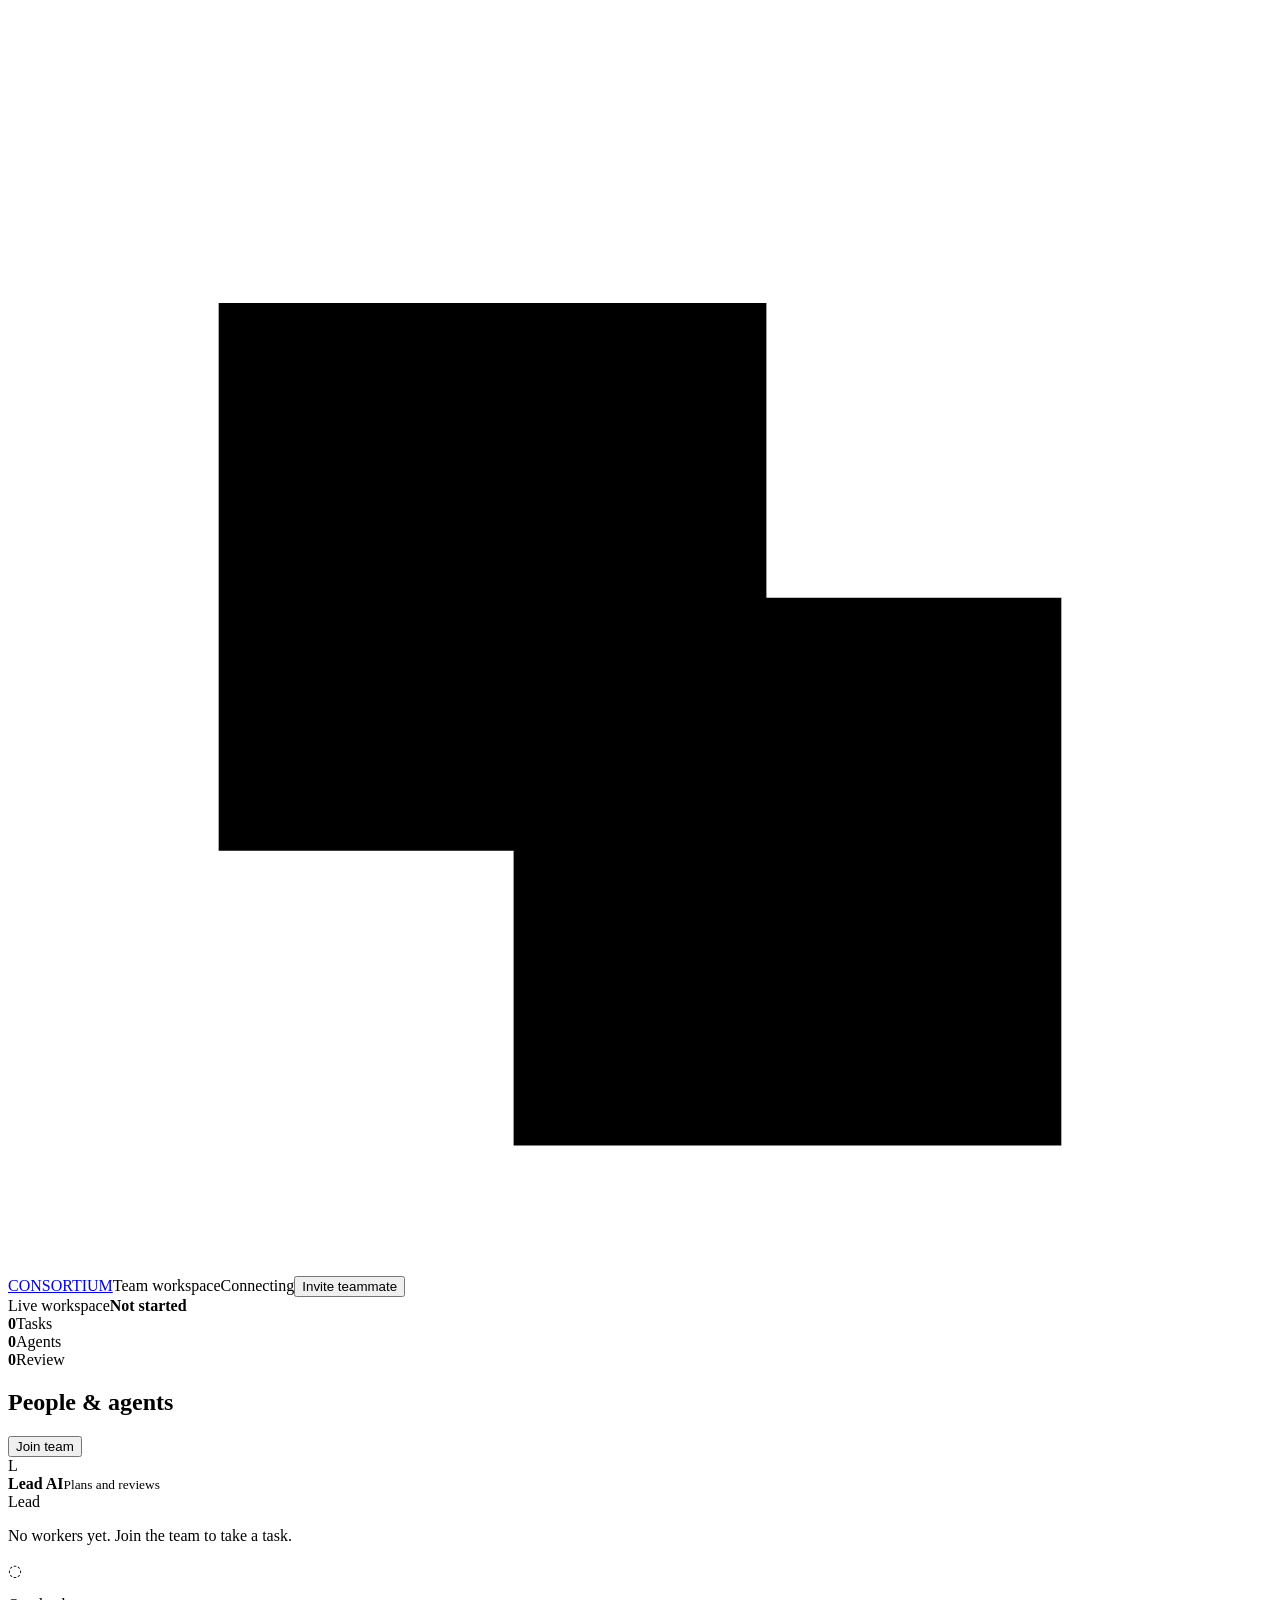
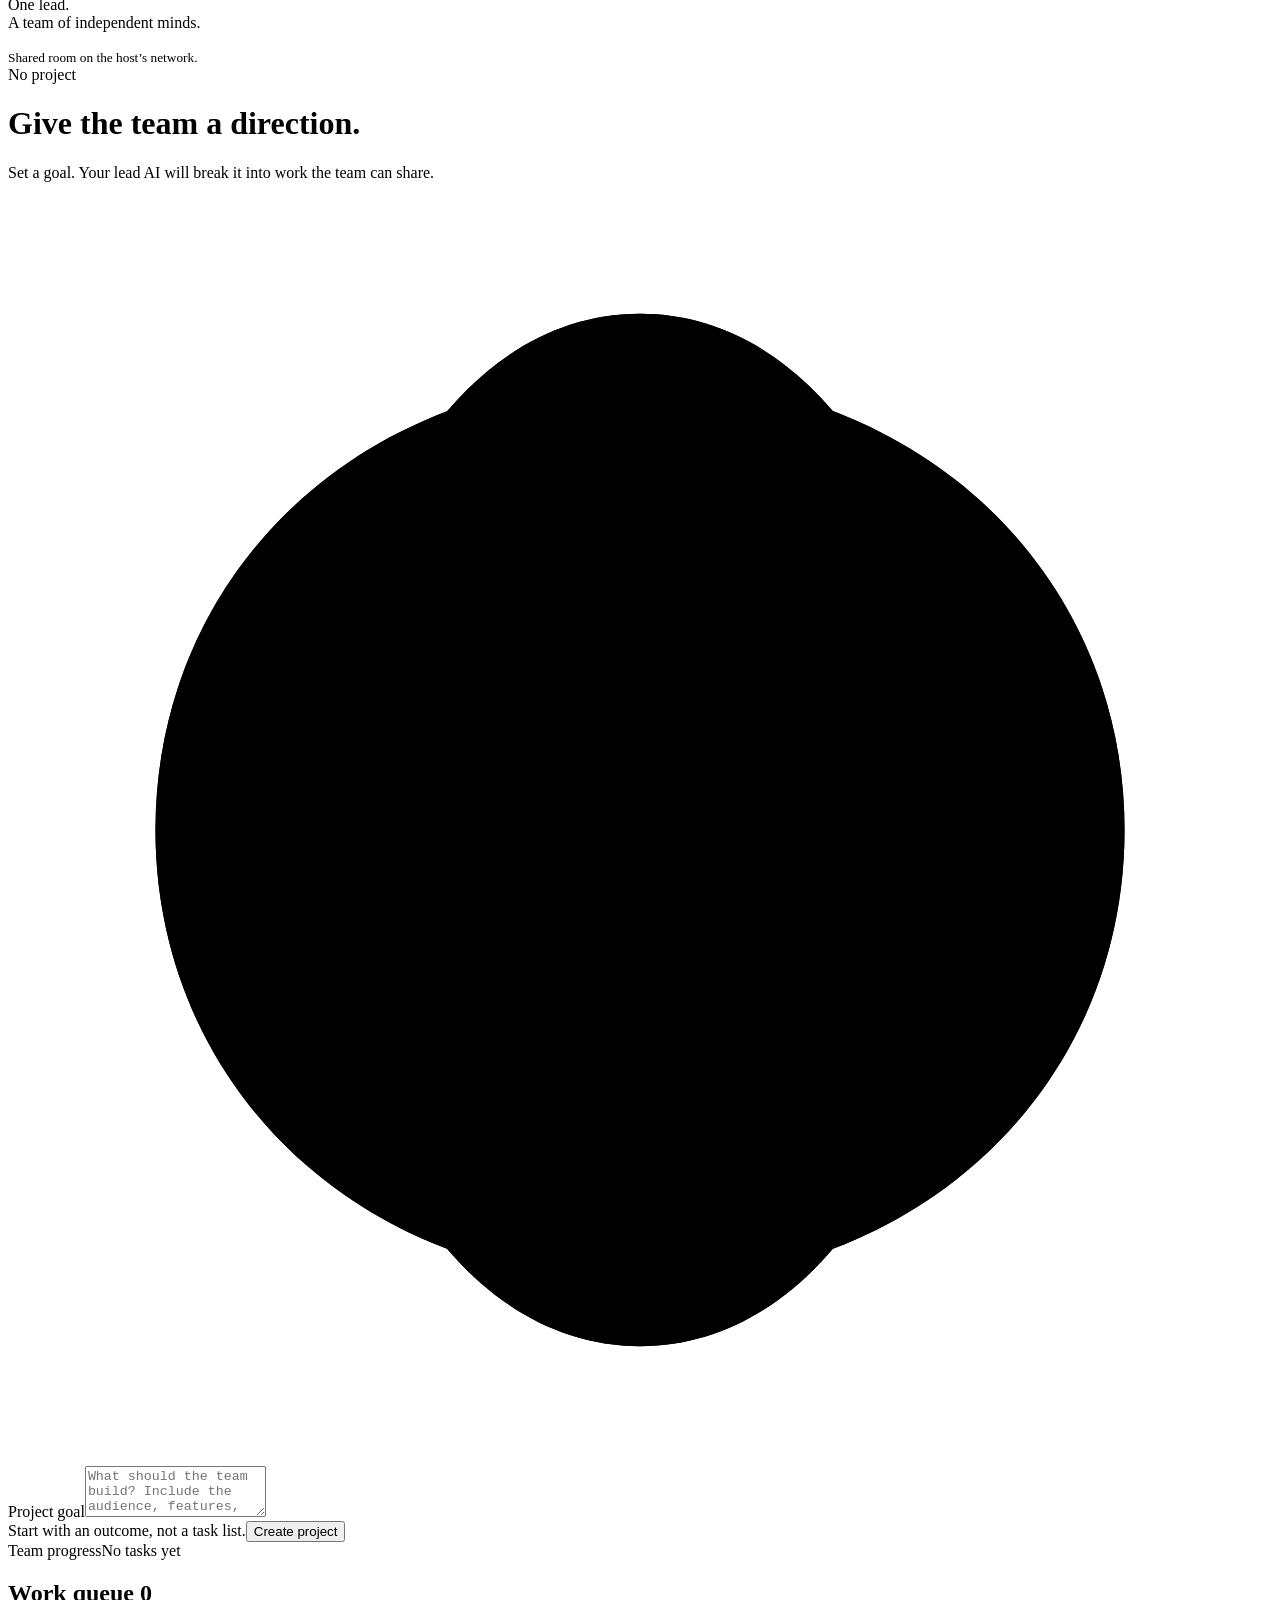
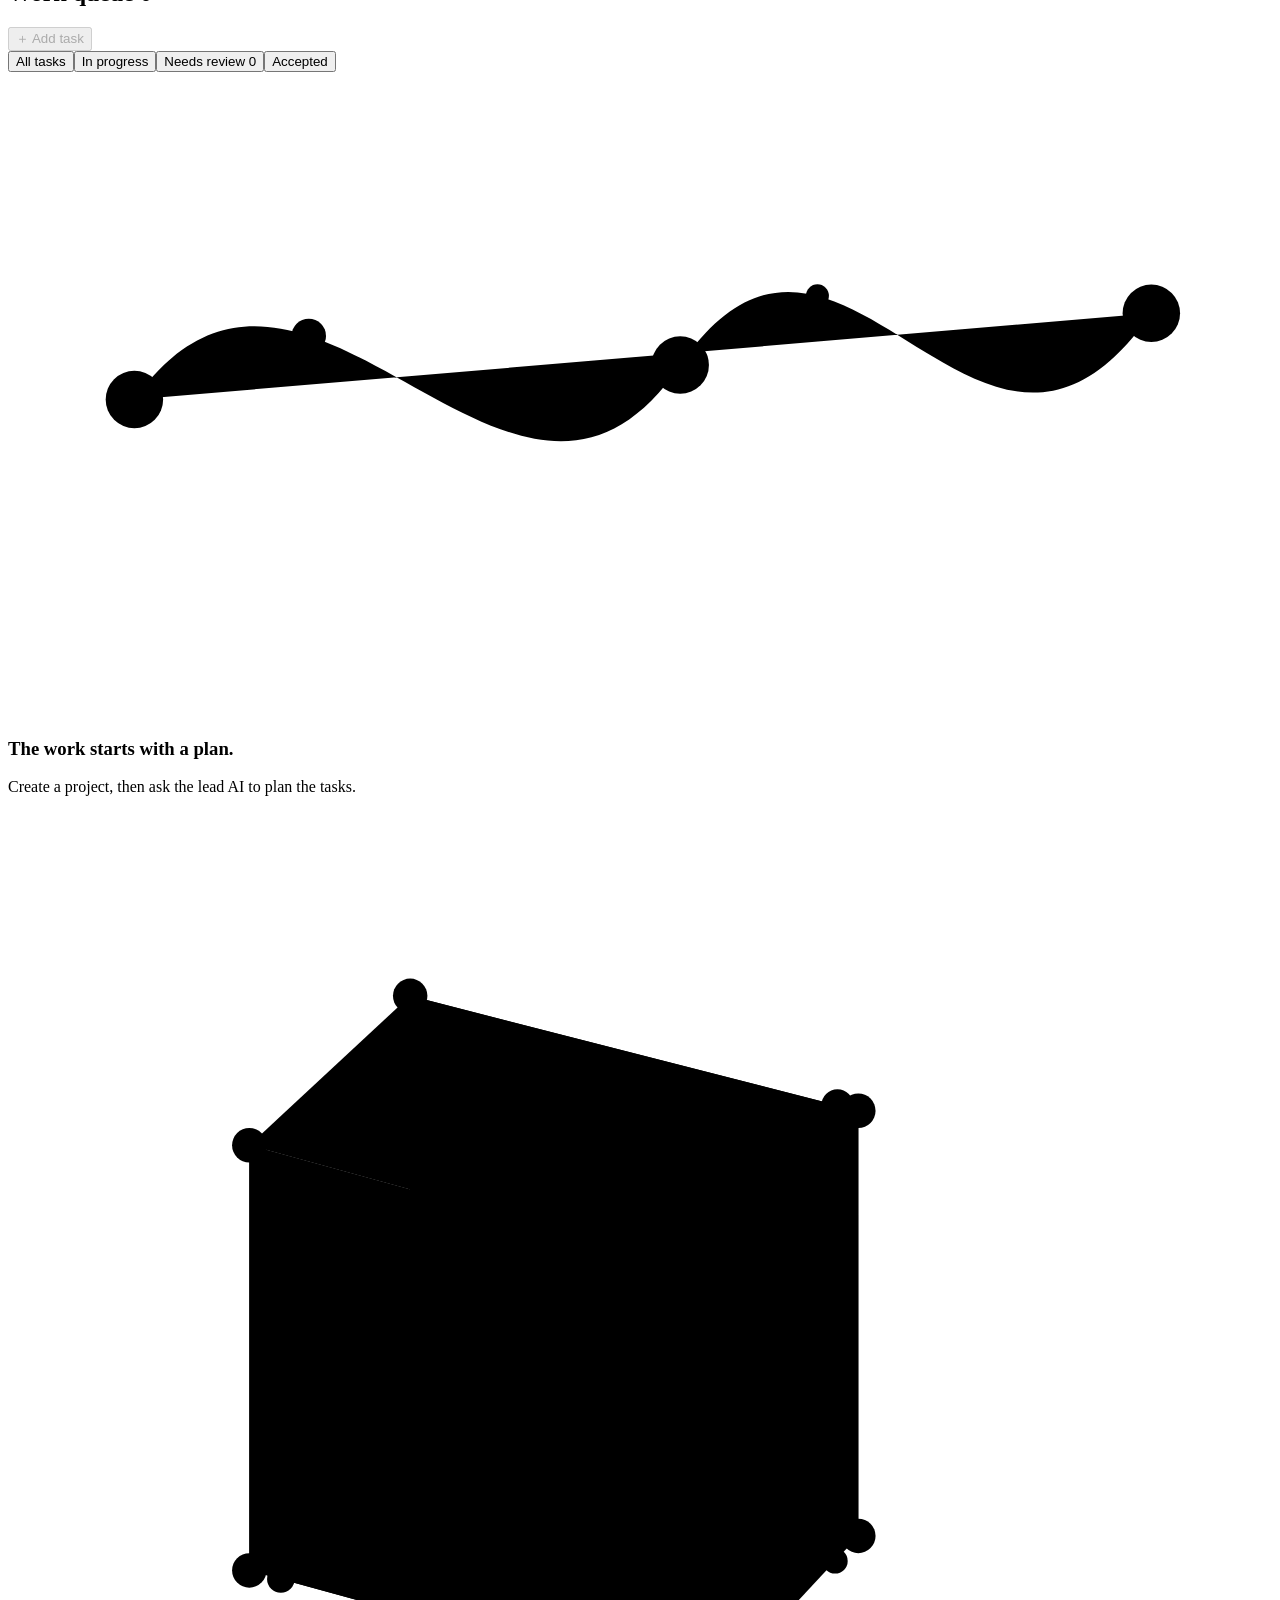
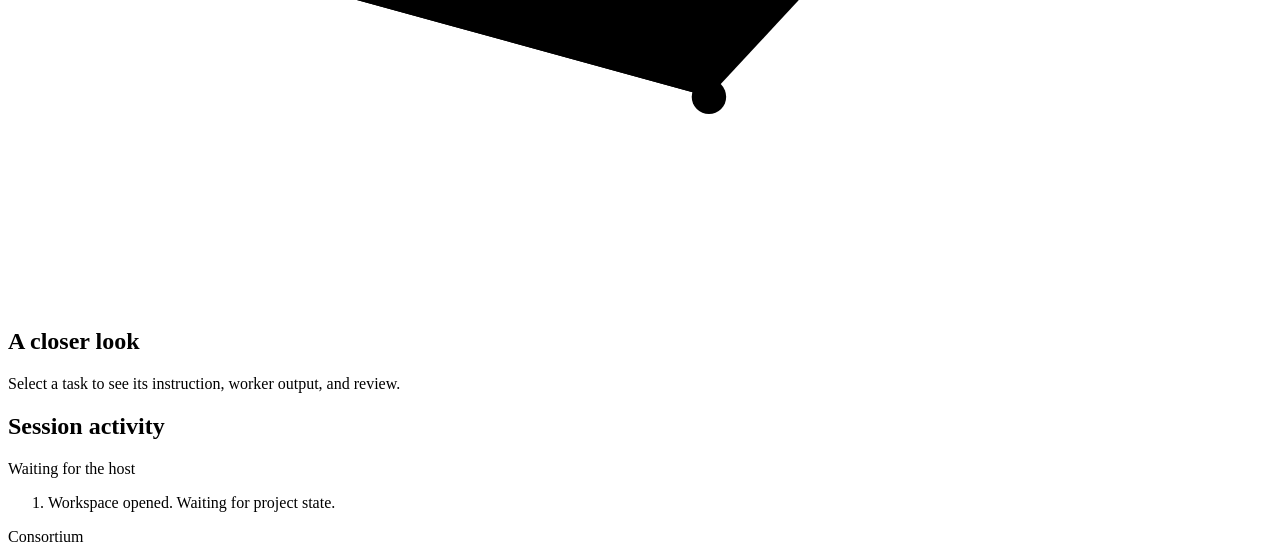
==== agent-mesh/server/webui/index.html @ b5137a47 "Merge remote-tracking branch 'origin/main' into feat/frontend-workspace # Conflicts: #	agent-mesh/se" ====
<!doctype html>
<html lang="en">
<head><meta charset="utf-8"><meta name="viewport" content="width=device-width,initial-scale=1"><meta name="description" content="Consortium connects a lead AI and a team of workers in one shared project."><title>Consortium / Workspace</title><link rel="stylesheet" href="/app.css"><script src="/app.js" defer></script></head>
<body>
<header class="masthead"><a href="./" class="brand" aria-label="Consortium home"><svg viewBox="0 0 30 30" aria-hidden="true"><path d="M5 7h13v13H5zM12 14h13v13H12z"/></svg>CONSORTIUM</a><span class="workspace-name">Team workspace</span><span id="connection" class="connection">Connecting</span><button id="invite" class="quiet">Invite teammate</button></header>
<div id="demo-banner" class="demo-banner" hidden><strong>Sample workspace</strong><span>Local demo. No API calls or real agents.</span><button id="sample-run">Run sample workers</button><a href="./">Connect to backend</a></div>
<div class="layout">
<aside class="sidebar"><section class="workspace-glance" aria-label="Workspace overview"><div class="glance-top"><span>Live workspace</span><strong id="overview-state">Not started</strong></div><div class="glance-metrics"><div><strong id="overview-tasks">0</strong><span>Tasks</span></div><div><strong id="worker-count">0</strong><span>Agents</span></div><div><strong id="overview-review">0</strong><span>Review</span></div></div><div class="glance-track" aria-hidden="true"><span id="overview-fill"></span></div></section><section class="team" id="team"><div class="section-heading"><h2>People & agents</h2><button id="join" class="small-button">Join team</button></div><div class="lead-row"><span class="avatar lead-avatar">L</span><div><strong>Lead AI</strong><small>Plans and reviews</small></div><span class="lead-marker">Lead</span></div><div id="workers"></div><p id="worker-empty" class="muted">No workers yet. Join the team to take a task.</p></section><div class="worker-console" id="worker-console" hidden><div class="section-heading"><h2>Your worker</h2><button class="quiet" id="leave">Leave</button></div><p id="my-worker"></p><button class="button secondary" id="claim">Claim next task</button><p class="help" id="worker-help">Use your AI to complete the instruction, then submit the result.</p></div><div class="sidebar-note"><span class="network-mark" aria-hidden="true">◌</span><p>One lead.<br>A team of independent minds.</p><small>Shared room on the host’s network.</small></div></aside>
<main id="workspace"><div class="project-heading"><div class="project-copy"><span class="project-state" id="project-state">No project</span><h1 id="project-title">Give the team a direction.</h1><p id="project-summary">Set a goal. Your lead AI will break it into work the team can share.</p></div><div class="flow-shape" aria-hidden="true"><svg viewBox="0 0 240 240" focusable="false"><defs><path id="hero-route-a" pathLength="100" d="M120 34C174 34 212 72 212 120C212 168 174 206 120 206C66 206 28 168 28 120C28 72 66 34 120 34Z"/><path id="hero-route-b" pathLength="100" d="M120 22C156 22 181 66 181 120C181 174 156 218 120 218C84 218 59 174 59 120C59 66 84 22 120 22Z"/><path id="hero-route-c" pathLength="100" d="M120 42C184 42 211 80 201 127C191 174 157 205 108 199C59 193 29 157 37 110C45 63 72 42 120 42Z"/></defs><g class="orbit-shell shell-a"><use class="orbit-line" href="#hero-route-a"/><use class="orbit-glint" href="#hero-route-a"/><circle class="orbit-particle" r="2.8"><animateMotion dur="18s" begin="-7s" repeatCount="indefinite"><mpath href="#hero-route-a"/></animateMotion></circle></g><g class="orbit-shell shell-b"><use class="orbit-line" href="#hero-route-b"/><use class="orbit-glint" href="#hero-route-b"/><circle class="orbit-particle muted-particle" r="2.2"><animateMotion dur="24s" begin="-13s" repeatCount="indefinite"><mpath href="#hero-route-b"/></animateMotion></circle></g><g class="orbit-shell shell-c"><use class="orbit-line" href="#hero-route-c"/><use class="orbit-glint" href="#hero-route-c"/><circle class="orbit-particle" r="2.4"><animateMotion dur="31s" begin="-21s" repeatCount="indefinite"><mpath href="#hero-route-c"/></animateMotion></circle></g><g class="flow-kernel"><circle class="kernel-halo" cx="120" cy="120" r="24"/><path d="M102 121C105 101 130 94 143 109C156 124 142 145 121 143C101 141 92 125 102 109"/><circle class="kernel-node" cx="102" cy="121" r="2"/><circle class="kernel-node" cx="143" cy="109" r="2"/><circle class="kernel-node" cx="121" cy="143" r="2"/><circle class="kernel-heart" cx="120" cy="120" r="3.5"/></g></svg></div><div class="project-actions"><button id="pause" class="button secondary" hidden>Pause</button><button id="done" class="button secondary" hidden>Mark done</button></div></div>
<section id="goal-section" class="goal-section"><label for="goal">Project goal</label><textarea id="goal" rows="3" placeholder="What should the team build? Include the audience, features, and what a finished result looks like." maxlength="20000"></textarea><div class="goal-bottom"><span id="goal-help">Start with an outcome, not a task list.</span><button id="create" class="button primary">Create project</button></div></section>
<div class="plan-bar" id="plan-bar" hidden><div><strong>The goal is set.</strong><p>Let the lead AI turn it into an initial task list.</p></div><button id="plan" class="button primary">Plan tasks</button></div>
<div class="progress-section"><div class="progress-label"><span>Team progress</span><span id="progress-text">No tasks yet</span></div><div class="progress-track"><span id="progress-fill"></span></div></div>
<div class="work-area"><section class="queue"><div class="section-heading queue-title"><h2>Work queue <span id="task-count">0</span></h2><button id="add-task" class="quiet" disabled>＋ Add task</button></div><div class="filters" role="group" aria-label="Filter tasks"><button data-filter="all" aria-pressed="true">All tasks</button><button data-filter="assigned" aria-pressed="false">In progress</button><button data-filter="submitted" aria-pressed="false">Needs review <span id="review-count">0</span></button><button data-filter="accepted" aria-pressed="false">Accepted</button></div><div id="task-list" class="task-list"></div><div class="queue-empty" id="queue-empty"><svg class="queue-flow" viewBox="0 0 220 112" aria-hidden="true"><defs><path id="queue-route" pathLength="100" d="M22 57C52 15 88 94 117 51C145 10 169 85 199 42"/></defs><path class="queue-baseline" d="M20 91H200"/><use class="queue-route" href="#queue-route"/><g class="queue-stations"><circle cx="22" cy="57" r="5"/><circle cx="117" cy="51" r="5"/><circle cx="199" cy="42" r="5"/></g><g class="queue-packet"><circle r="3"><animateMotion dur="14s" repeatCount="indefinite"><mpath href="#queue-route"/></animateMotion></circle><circle r="2"><animateMotion dur="14s" begin="-7s" repeatCount="indefinite"><mpath href="#queue-route"/></animateMotion></circle></g></svg><h3>The work starts with a plan.</h3><p>Create a project, then ask the lead AI to plan the tasks.</p></div></section>
<aside class="inspector" id="inspector" aria-label="Task details"><div id="detail-empty"><svg class="inspector-flow cube-flow" viewBox="0 0 220 190" aria-hidden="true"><defs><path id="cube-top-route" pathLength="100" d="M70 32L148 52L122 80L42 58Z"/><path id="cube-front-route" pathLength="100" d="M42 58L122 80L122 154L42 132Z"/><path id="cube-right-route" pathLength="100" d="M148 52L148 126L122 154L122 80Z"/></defs><g class="cube-faces"><path d="M70 32L148 52L122 80L42 58Z"/><path d="M42 58L122 80L122 154L42 132Z"/><path d="M122 80L148 52L148 126L122 154Z"/></g><g class="cube-edges"><path d="M70 32L148 52L148 126L70 106ZM42 58L122 80L122 154L42 132ZM70 32L42 58M148 52L122 80M148 126L122 154M70 106L42 132"/><path class="cube-hidden" d="M70 106L148 126M70 32L70 106"/></g><g class="cube-vertices"><circle cx="70" cy="32" r="3"/><circle cx="148" cy="52" r="3"/><circle cx="148" cy="126" r="3"/><circle cx="70" cy="106" r="3"/><circle cx="42" cy="58" r="3"/><circle cx="122" cy="80" r="3.6"/><circle cx="122" cy="154" r="3"/><circle cx="42" cy="132" r="3"/></g><g class="cube-packets"><circle r="2.8"><animateMotion dur="20s" begin="-4s" repeatCount="indefinite" calcMode="linear"><mpath href="#cube-top-route"/></animateMotion></circle><circle r="2.4"><animateMotion dur="26s" begin="-17s" repeatCount="indefinite" calcMode="linear"><mpath href="#cube-front-route"/></animateMotion></circle><circle r="2.2"><animateMotion dur="32s" begin="-9s" repeatCount="indefinite" calcMode="linear"><mpath href="#cube-right-route"/></animateMotion></circle></g></svg><h2>A closer look</h2><p>Select a task to see its instruction, worker output, and review.</p></div><div id="task-detail" hidden><div class="detail-top"><span id="detail-state" class="state-chip"></span><span id="detail-seq"></span></div><h2 id="detail-title"></h2><p id="detail-worker" class="detail-worker"></p><div id="assign-row" class="assign-row" hidden><label for="assign-select">Assign to</label><select id="assign-select"></select><button id="assign-btn" class="small-button" type="button">Assign</button></div><h3>Instruction</h3><p id="detail-instruction" class="instruction"></p><p id="detail-deps" class="help"></p><div id="output-section" hidden><div class="section-heading"><h3>Worker output</h3><button id="preview-output" class="quiet">Preview HTML</button></div><pre id="detail-output"></pre><iframe id="output-frame" sandbox="allow-scripts" title="Worker HTML output preview" hidden></iframe></div><div id="review-note-section" hidden><h3>Review note</h3><p id="detail-review"></p></div><form id="review-form" hidden><label for="review-note">Review note</label><textarea id="review-note" rows="2" placeholder="What works, or what needs to change?"></textarea><label for="followup">Follow-up instruction <span>optional on rejection</span></label><textarea id="followup" rows="2" placeholder="Describe a correction for a new task"></textarea><div class="review-actions"><button class="button secondary" type="submit" value="rejected">Request changes</button><button class="button primary" type="submit" value="accepted">Accept</button></div></form><form id="submit-form" hidden><label for="worker-output">Your result</label><textarea id="worker-output" rows="7" required placeholder="Paste the result produced by your AI."></textarea><button class="button primary" type="submit">Submit for review</button></form><button id="copy-instruction" class="quiet copy-instruction">Copy instruction</button></div></aside></div>
<section id="activity" class="activity"><div class="section-heading"><h2>Session activity</h2><span id="event-status" class="help">Waiting for the host</span></div><ol id="events"><li>Workspace opened. Waiting for project state.</li></ol></section><footer><span>Consortium</span><button id="new-project" class="quiet" hidden>Start a new project</button></footer>
</main></div>
<div id="toast" role="status" hidden></div>
<dialog id="join-dialog"><form id="join-form"><div class="dialog-top"><h2>Join the team</h2><button type="button" class="close" data-close="join-dialog" aria-label="Close join dialog">×</button></div><p>Register the AI you’re working with. You can claim tasks here or run the worker client.</p><label for="owner">Your name</label><input id="owner" required maxlength="60" autocomplete="given-name" placeholder="Derek"><label for="provider">Provider</label><select id="provider"><option value="mock">Mock (demo)</option><option value="anthropic">Claude / Anthropic</option><option value="openai">OpenAI</option><option value="kimi">Kimi</option><option value="custom">Custom / OpenAI-compatible</option><option value="cli">CLI agent / local runner</option></select><p id="provider-help" class="help" hidden></p><div id="credentials" hidden><div id="custom-endpoint" hidden><label for="base-url">Base URL <span>required for automatic custom workers</span></label><input id="base-url" type="url" autocomplete="off" placeholder="https://openrouter.ai/api/v1"></div><label for="key">API key <span>optional</span></label><input type="password" id="key" autocomplete="off" placeholder="Stored in this tab only"><label for="model">Model <span>optional</span></label><input id="model" placeholder="Provider default"><p class="help">Add a key to run tasks automatically in this tab. Leave it blank to claim and submit work manually. The key is never sent to the Consortium host.</p></div><label for="room-code">Room code <span>if the host requires one</span></label><input id="room-code" autocomplete="off"><p id="join-error" class="error" role="alert"></p><button class="button primary" type="submit">Join team</button></form></dialog>
<dialog id="task-dialog"><form id="task-form"><div class="dialog-top"><h2>Add a task</h2><button type="button" class="close" data-close="task-dialog" aria-label="Close task dialog">×</button></div><label for="task-title">Title</label><input id="task-title" required maxlength="160"><label for="task-instruction">Instruction</label><textarea id="task-instruction" required rows="5"></textarea><label for="dependencies">Depends on <span>Ctrl/Cmd-click for multiple</span></label><select id="dependencies" multiple></select><label for="task-assignee">Assign to <span>optional</span></label><select id="task-assignee"></select><p id="task-error" class="error" role="alert"></p><button class="button primary" type="submit">Add task</button></form></dialog>
<dialog id="invite-dialog"><div class="dialog-top"><h2>Invite a teammate</h2><button class="close" data-close="invite-dialog" aria-label="Close invite dialog">×</button></div><label for="invite-address">Workspace address</label><input id="invite-address" readonly><p class="help" id="invite-help"></p><button class="button primary" id="copy-address">Copy address</button></dialog>
</body></html>
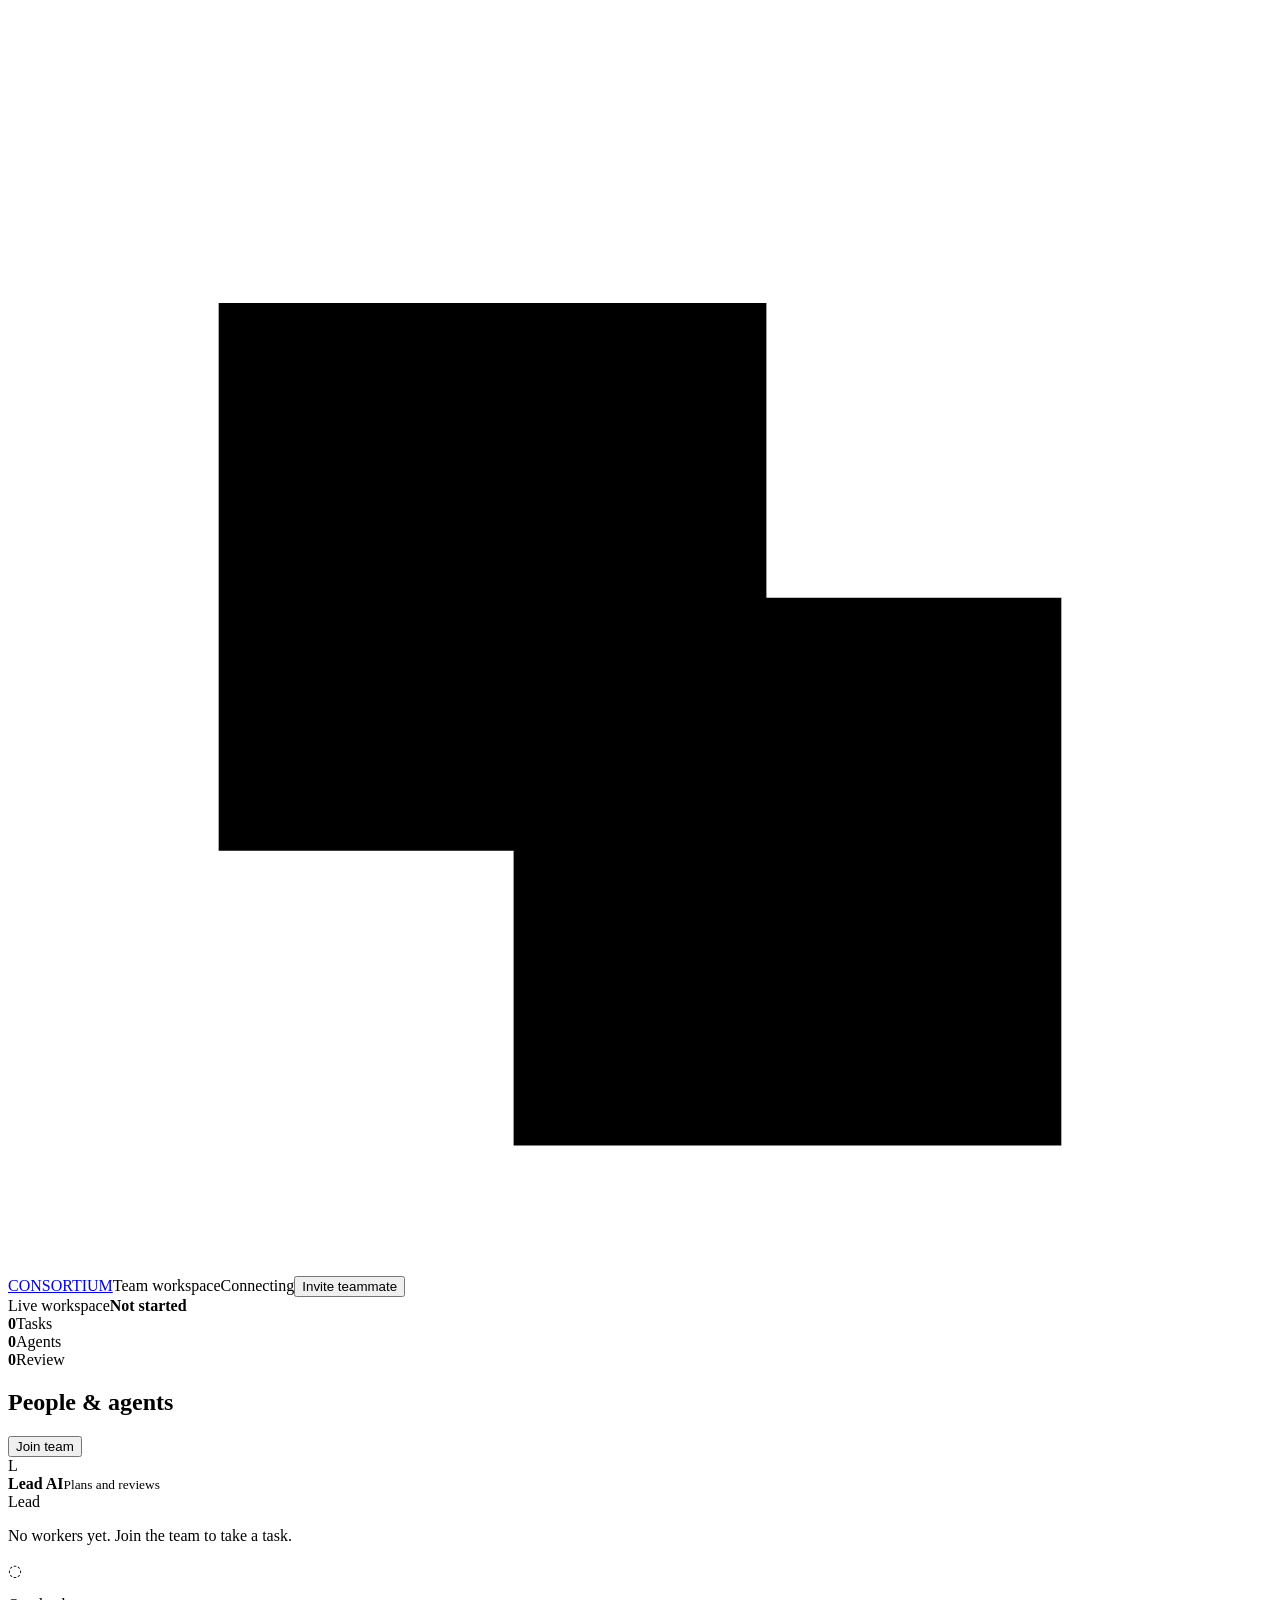
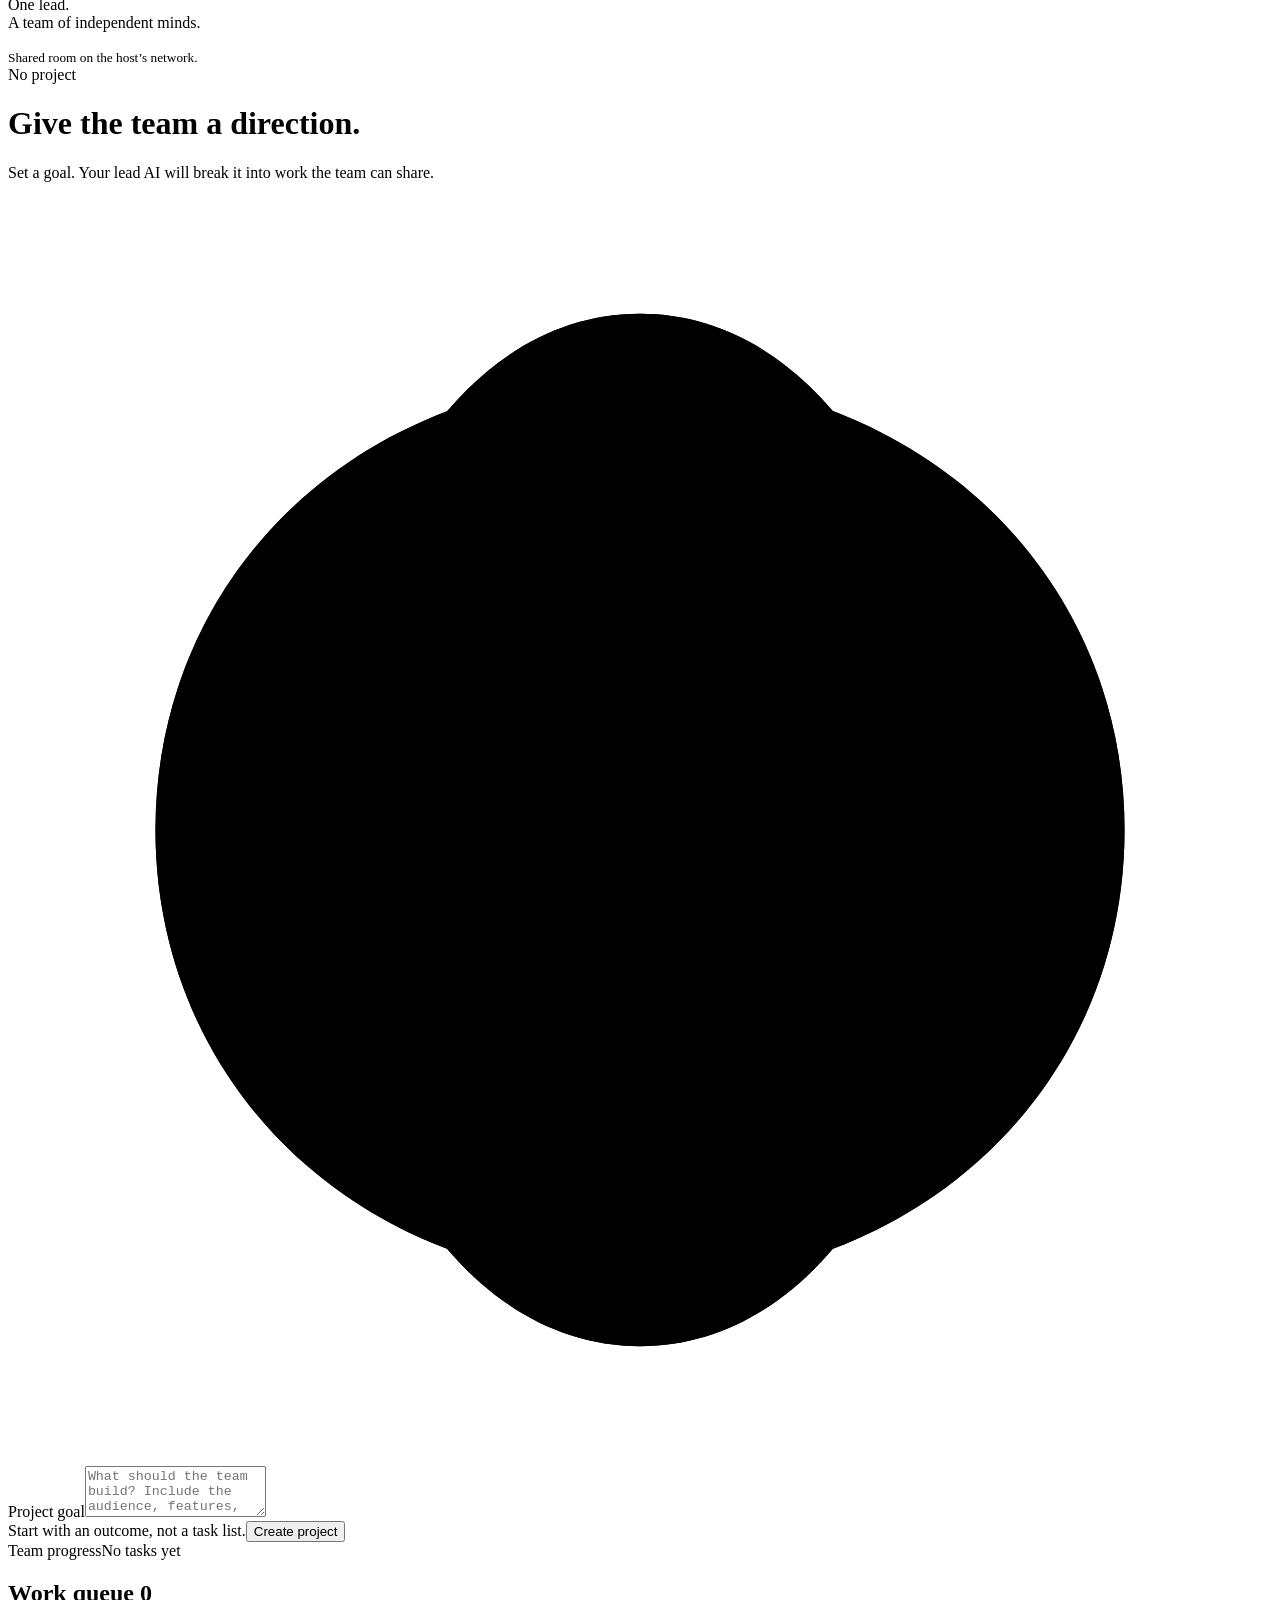
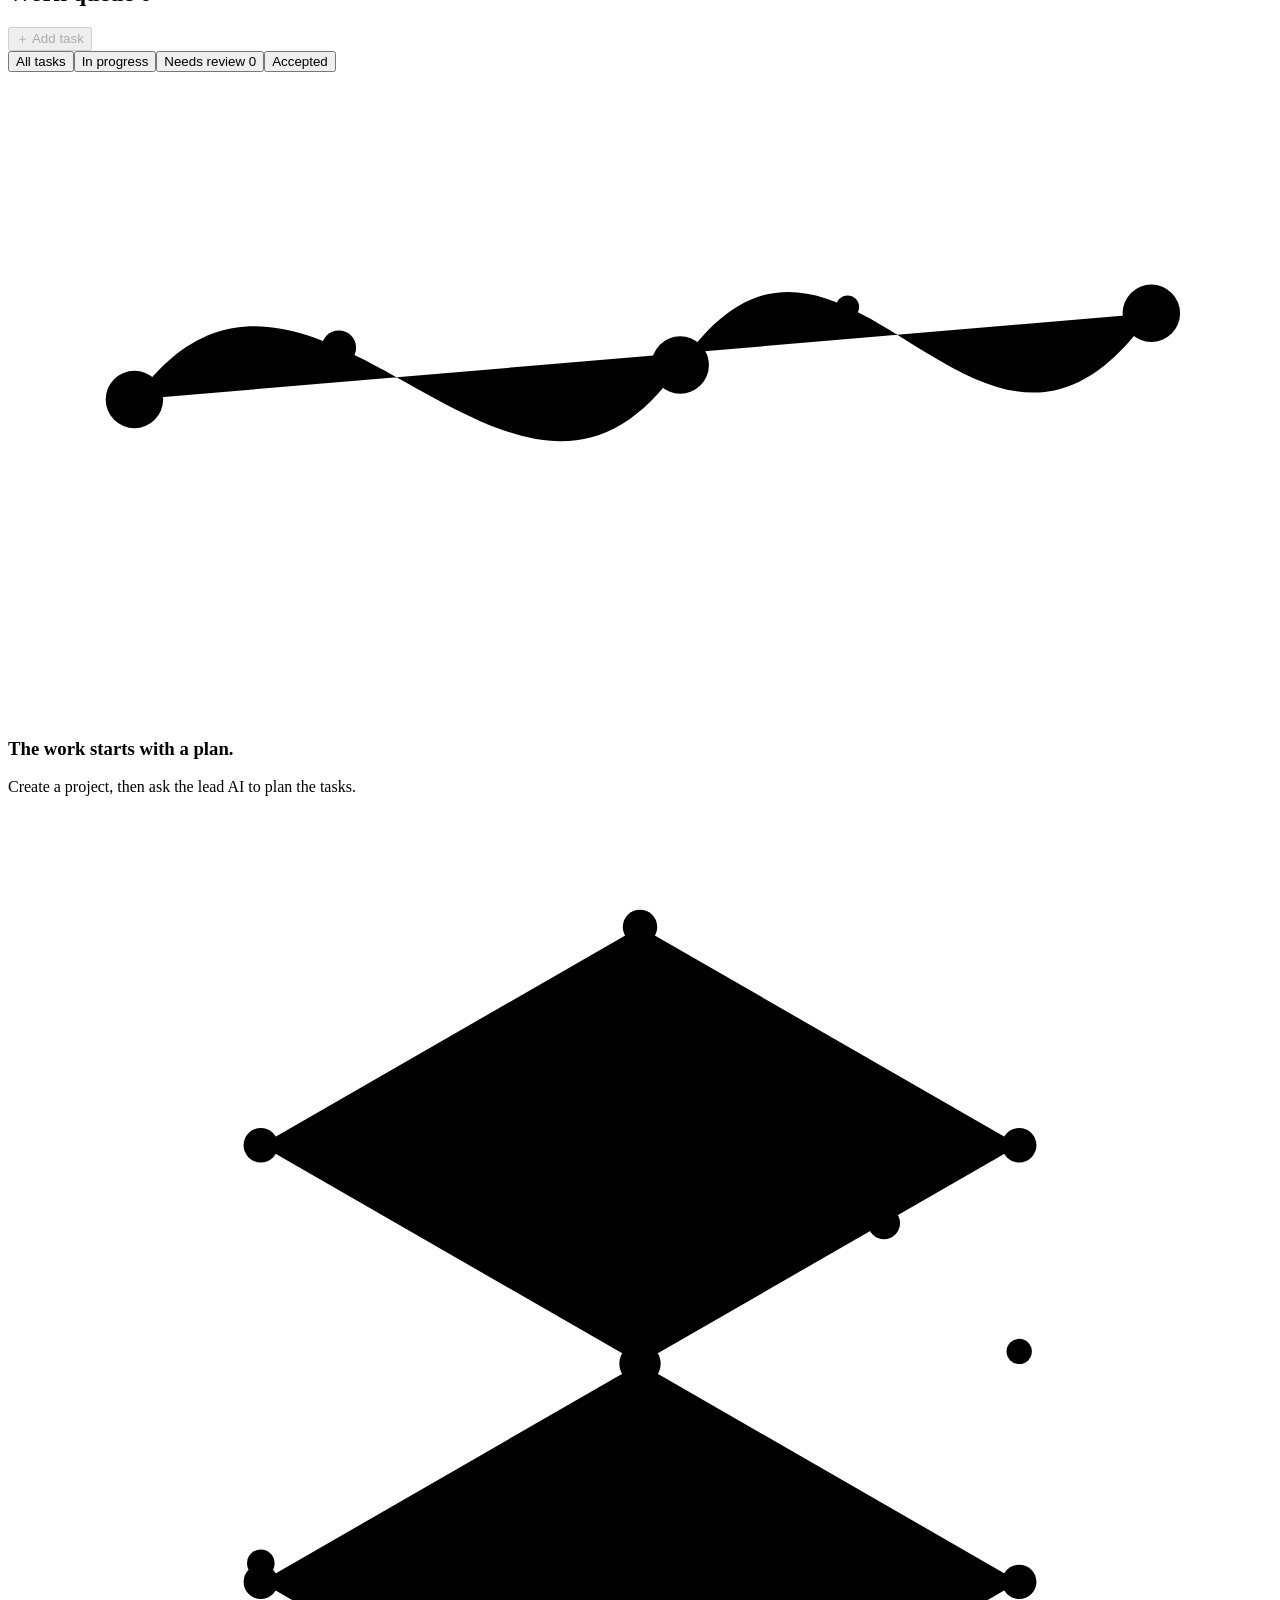
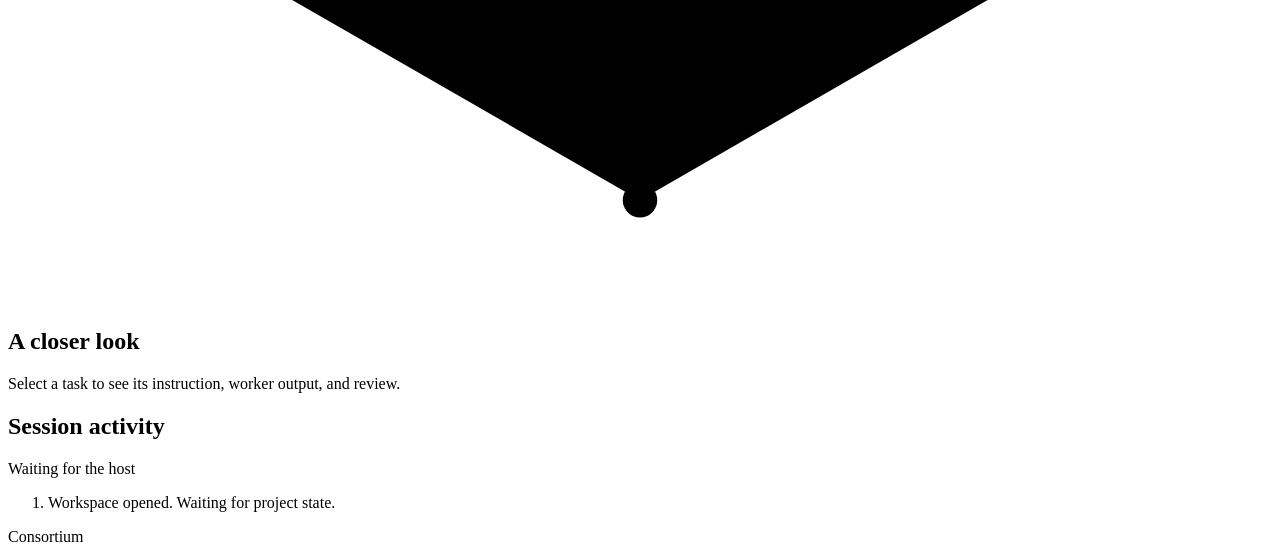
==== commit 1163444d: "frontend: orient inspector cube corner-on" ====
--- a/agent-mesh/server/webui/index.html
+++ b/agent-mesh/server/webui/index.html
@@ -11,7 +11,7 @@
 <div class="plan-bar" id="plan-bar" hidden><div><strong>The goal is set.</strong><p>Let the lead AI turn it into an initial task list.</p></div><button id="plan" class="button primary">Plan tasks</button></div>
 <div class="progress-section"><div class="progress-label"><span>Team progress</span><span id="progress-text">No tasks yet</span></div><div class="progress-track"><span id="progress-fill"></span></div></div>
 <div class="work-area"><section class="queue"><div class="section-heading queue-title"><h2>Work queue <span id="task-count">0</span></h2><button id="add-task" class="quiet" disabled>＋ Add task</button></div><div class="filters" role="group" aria-label="Filter tasks"><button data-filter="all" aria-pressed="true">All tasks</button><button data-filter="assigned" aria-pressed="false">In progress</button><button data-filter="submitted" aria-pressed="false">Needs review <span id="review-count">0</span></button><button data-filter="accepted" aria-pressed="false">Accepted</button></div><div id="task-list" class="task-list"></div><div class="queue-empty" id="queue-empty"><svg class="queue-flow" viewBox="0 0 220 112" aria-hidden="true"><defs><path id="queue-route" pathLength="100" d="M22 57C52 15 88 94 117 51C145 10 169 85 199 42"/></defs><path class="queue-baseline" d="M20 91H200"/><use class="queue-route" href="#queue-route"/><g class="queue-stations"><circle cx="22" cy="57" r="5"/><circle cx="117" cy="51" r="5"/><circle cx="199" cy="42" r="5"/></g><g class="queue-packet"><circle r="3"><animateMotion dur="14s" repeatCount="indefinite"><mpath href="#queue-route"/></animateMotion></circle><circle r="2"><animateMotion dur="14s" begin="-7s" repeatCount="indefinite"><mpath href="#queue-route"/></animateMotion></circle></g></svg><h3>The work starts with a plan.</h3><p>Create a project, then ask the lead AI to plan the tasks.</p></div></section>
-<aside class="inspector" id="inspector" aria-label="Task details"><div id="detail-empty"><svg class="inspector-flow cube-flow" viewBox="0 0 220 190" aria-hidden="true"><defs><path id="cube-top-route" pathLength="100" d="M70 32L148 52L122 80L42 58Z"/><path id="cube-front-route" pathLength="100" d="M42 58L122 80L122 154L42 132Z"/><path id="cube-right-route" pathLength="100" d="M148 52L148 126L122 154L122 80Z"/></defs><g class="cube-faces"><path d="M70 32L148 52L122 80L42 58Z"/><path d="M42 58L122 80L122 154L42 132Z"/><path d="M122 80L148 52L148 126L122 154Z"/></g><g class="cube-edges"><path d="M70 32L148 52L148 126L70 106ZM42 58L122 80L122 154L42 132ZM70 32L42 58M148 52L122 80M148 126L122 154M70 106L42 132"/><path class="cube-hidden" d="M70 106L148 126M70 32L70 106"/></g><g class="cube-vertices"><circle cx="70" cy="32" r="3"/><circle cx="148" cy="52" r="3"/><circle cx="148" cy="126" r="3"/><circle cx="70" cy="106" r="3"/><circle cx="42" cy="58" r="3"/><circle cx="122" cy="80" r="3.6"/><circle cx="122" cy="154" r="3"/><circle cx="42" cy="132" r="3"/></g><g class="cube-packets"><circle r="2.8"><animateMotion dur="20s" begin="-4s" repeatCount="indefinite" calcMode="linear"><mpath href="#cube-top-route"/></animateMotion></circle><circle r="2.4"><animateMotion dur="26s" begin="-17s" repeatCount="indefinite" calcMode="linear"><mpath href="#cube-front-route"/></animateMotion></circle><circle r="2.2"><animateMotion dur="32s" begin="-9s" repeatCount="indefinite" calcMode="linear"><mpath href="#cube-right-route"/></animateMotion></circle></g></svg><h2>A closer look</h2><p>Select a task to see its instruction, worker output, and review.</p></div><div id="task-detail" hidden><div class="detail-top"><span id="detail-state" class="state-chip"></span><span id="detail-seq"></span></div><h2 id="detail-title"></h2><p id="detail-worker" class="detail-worker"></p><div id="assign-row" class="assign-row" hidden><label for="assign-select">Assign to</label><select id="assign-select"></select><button id="assign-btn" class="small-button" type="button">Assign</button></div><h3>Instruction</h3><p id="detail-instruction" class="instruction"></p><p id="detail-deps" class="help"></p><div id="output-section" hidden><div class="section-heading"><h3>Worker output</h3><button id="preview-output" class="quiet">Preview HTML</button></div><pre id="detail-output"></pre><iframe id="output-frame" sandbox="allow-scripts" title="Worker HTML output preview" hidden></iframe></div><div id="review-note-section" hidden><h3>Review note</h3><p id="detail-review"></p></div><form id="review-form" hidden><label for="review-note">Review note</label><textarea id="review-note" rows="2" placeholder="What works, or what needs to change?"></textarea><label for="followup">Follow-up instruction <span>optional on rejection</span></label><textarea id="followup" rows="2" placeholder="Describe a correction for a new task"></textarea><div class="review-actions"><button class="button secondary" type="submit" value="rejected">Request changes</button><button class="button primary" type="submit" value="accepted">Accept</button></div></form><form id="submit-form" hidden><label for="worker-output">Your result</label><textarea id="worker-output" rows="7" required placeholder="Paste the result produced by your AI."></textarea><button class="button primary" type="submit">Submit for review</button></form><button id="copy-instruction" class="quiet copy-instruction">Copy instruction</button></div></aside></div>
+<aside class="inspector" id="inspector" aria-label="Task details"><div id="detail-empty"><svg class="inspector-flow cube-flow" viewBox="0 0 220 190" aria-hidden="true"><defs><path id="cube-top-route" pathLength="100" d="M110 20L176 58L110 96L44 58Z"/><path id="cube-left-route" pathLength="100" d="M44 58L110 96L110 172L44 134Z"/><path id="cube-right-route" pathLength="100" d="M110 96L176 58L176 134L110 172Z"/></defs><g class="cube-edges"><path d="M110 20L176 58L110 96L44 58ZM110 96L176 134L110 172L44 134ZM110 20L110 96M176 58L176 134M110 96L110 172M44 58L44 134"/></g><g class="cube-vertices"><circle cx="110" cy="20" r="3"/><circle cx="176" cy="58" r="3"/><circle cx="110" cy="96" r="3.6"/><circle class="coincident-vertex" cx="110" cy="96" r="1.7"/><circle cx="44" cy="58" r="3"/><circle cx="176" cy="134" r="3"/><circle cx="110" cy="172" r="3"/><circle cx="44" cy="134" r="3"/></g><g class="cube-packets"><circle r="2.8"><animateMotion dur="20s" begin="-4s" repeatCount="indefinite" calcMode="linear"><mpath href="#cube-top-route"/></animateMotion></circle><circle r="2.4"><animateMotion dur="26s" begin="-17s" repeatCount="indefinite" calcMode="linear"><mpath href="#cube-left-route"/></animateMotion></circle><circle r="2.2"><animateMotion dur="32s" begin="-9s" repeatCount="indefinite" calcMode="linear"><mpath href="#cube-right-route"/></animateMotion></circle></g></svg><h2>A closer look</h2><p>Select a task to see its instruction, worker output, and review.</p></div><div id="task-detail" hidden><div class="detail-top"><span id="detail-state" class="state-chip"></span><span id="detail-seq"></span></div><h2 id="detail-title"></h2><p id="detail-worker" class="detail-worker"></p><div id="assign-row" class="assign-row" hidden><label for="assign-select">Assign to</label><select id="assign-select"></select><button id="assign-btn" class="small-button" type="button">Assign</button></div><h3>Instruction</h3><p id="detail-instruction" class="instruction"></p><p id="detail-deps" class="help"></p><div id="output-section" hidden><div class="section-heading"><h3>Worker output</h3><button id="preview-output" class="quiet">Preview HTML</button></div><pre id="detail-output"></pre><iframe id="output-frame" sandbox="allow-scripts" title="Worker HTML output preview" hidden></iframe></div><div id="review-note-section" hidden><h3>Review note</h3><p id="detail-review"></p></div><form id="review-form" hidden><label for="review-note">Review note</label><textarea id="review-note" rows="2" placeholder="What works, or what needs to change?"></textarea><label for="followup">Follow-up instruction <span>optional on rejection</span></label><textarea id="followup" rows="2" placeholder="Describe a correction for a new task"></textarea><div class="review-actions"><button class="button secondary" type="submit" value="rejected">Request changes</button><button class="button primary" type="submit" value="accepted">Accept</button></div></form><form id="submit-form" hidden><label for="worker-output">Your result</label><textarea id="worker-output" rows="7" required placeholder="Paste the result produced by your AI."></textarea><button class="button primary" type="submit">Submit for review</button></form><button id="copy-instruction" class="quiet copy-instruction">Copy instruction</button></div></aside></div>
 <section id="activity" class="activity"><div class="section-heading"><h2>Session activity</h2><span id="event-status" class="help">Waiting for the host</span></div><ol id="events"><li>Workspace opened. Waiting for project state.</li></ol></section><footer><span>Consortium</span><button id="new-project" class="quiet" hidden>Start a new project</button></footer>
 </main></div>
 <div id="toast" role="status" hidden></div>
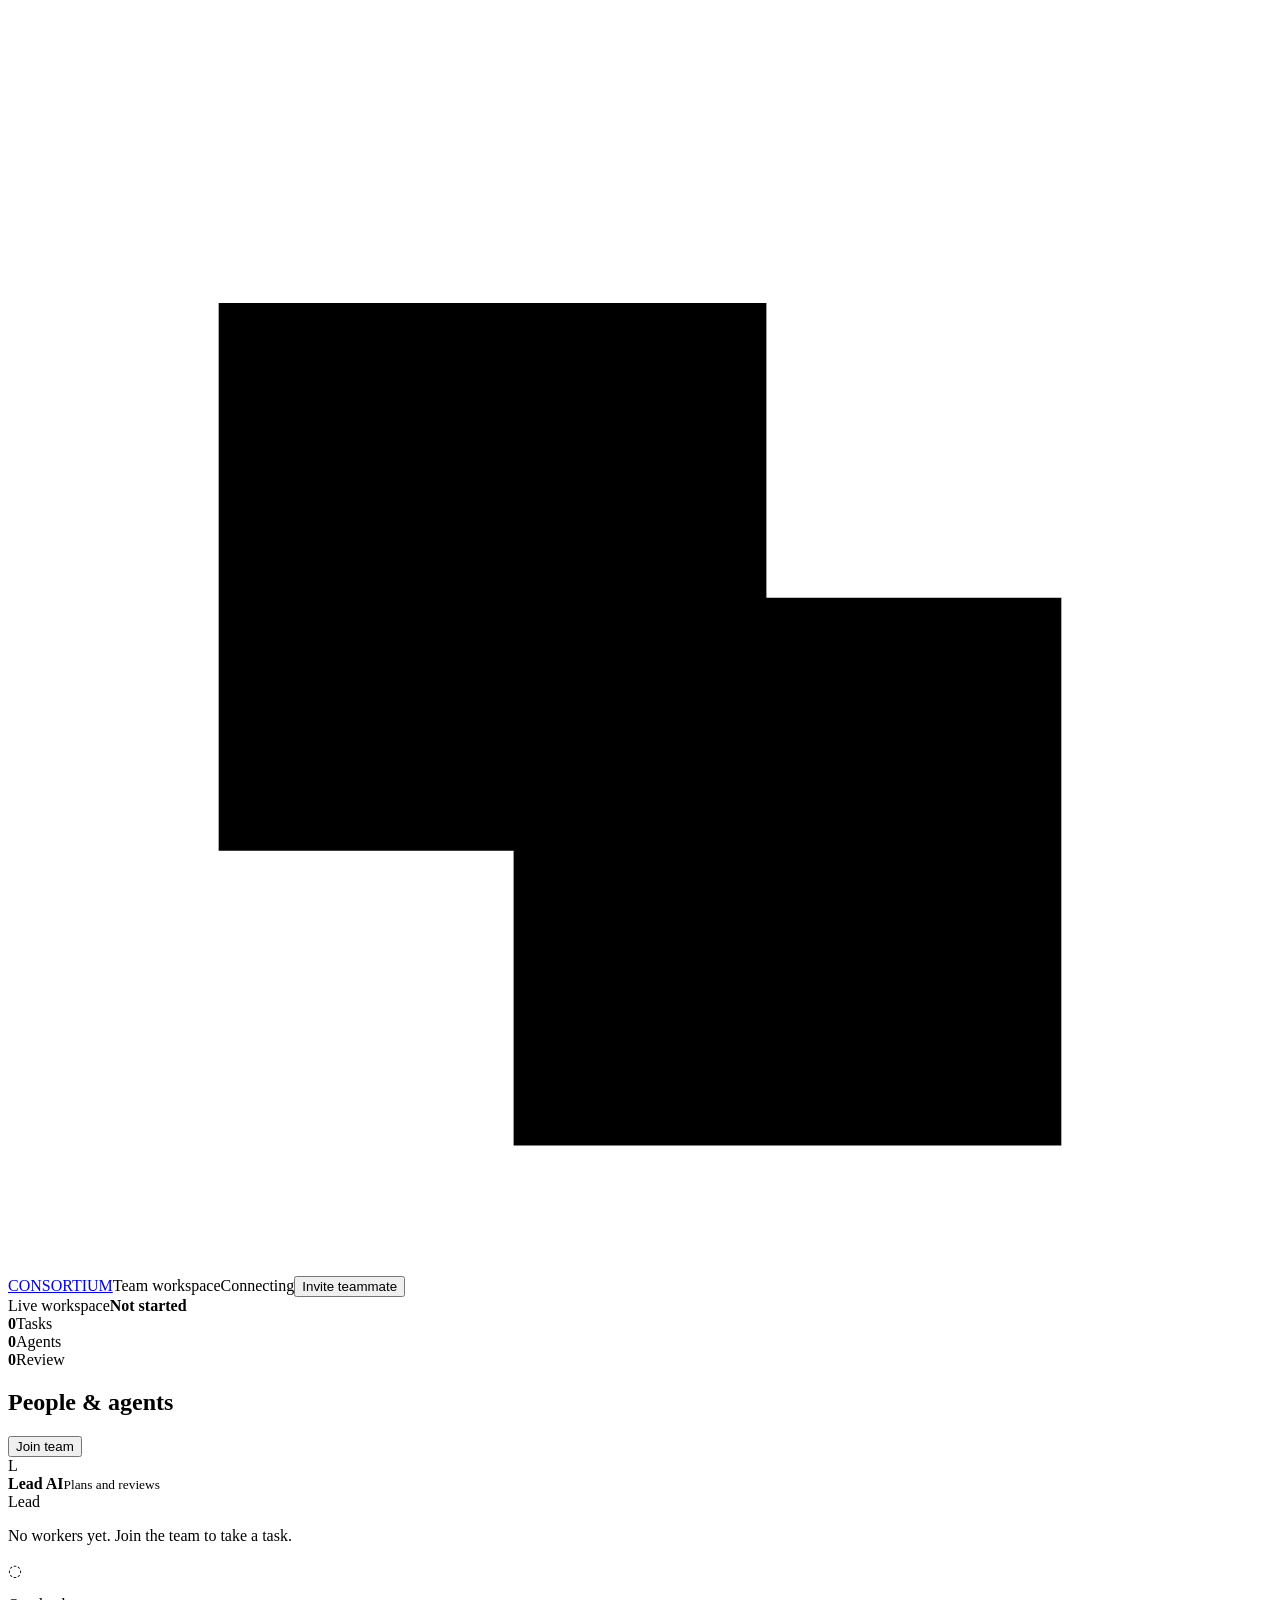
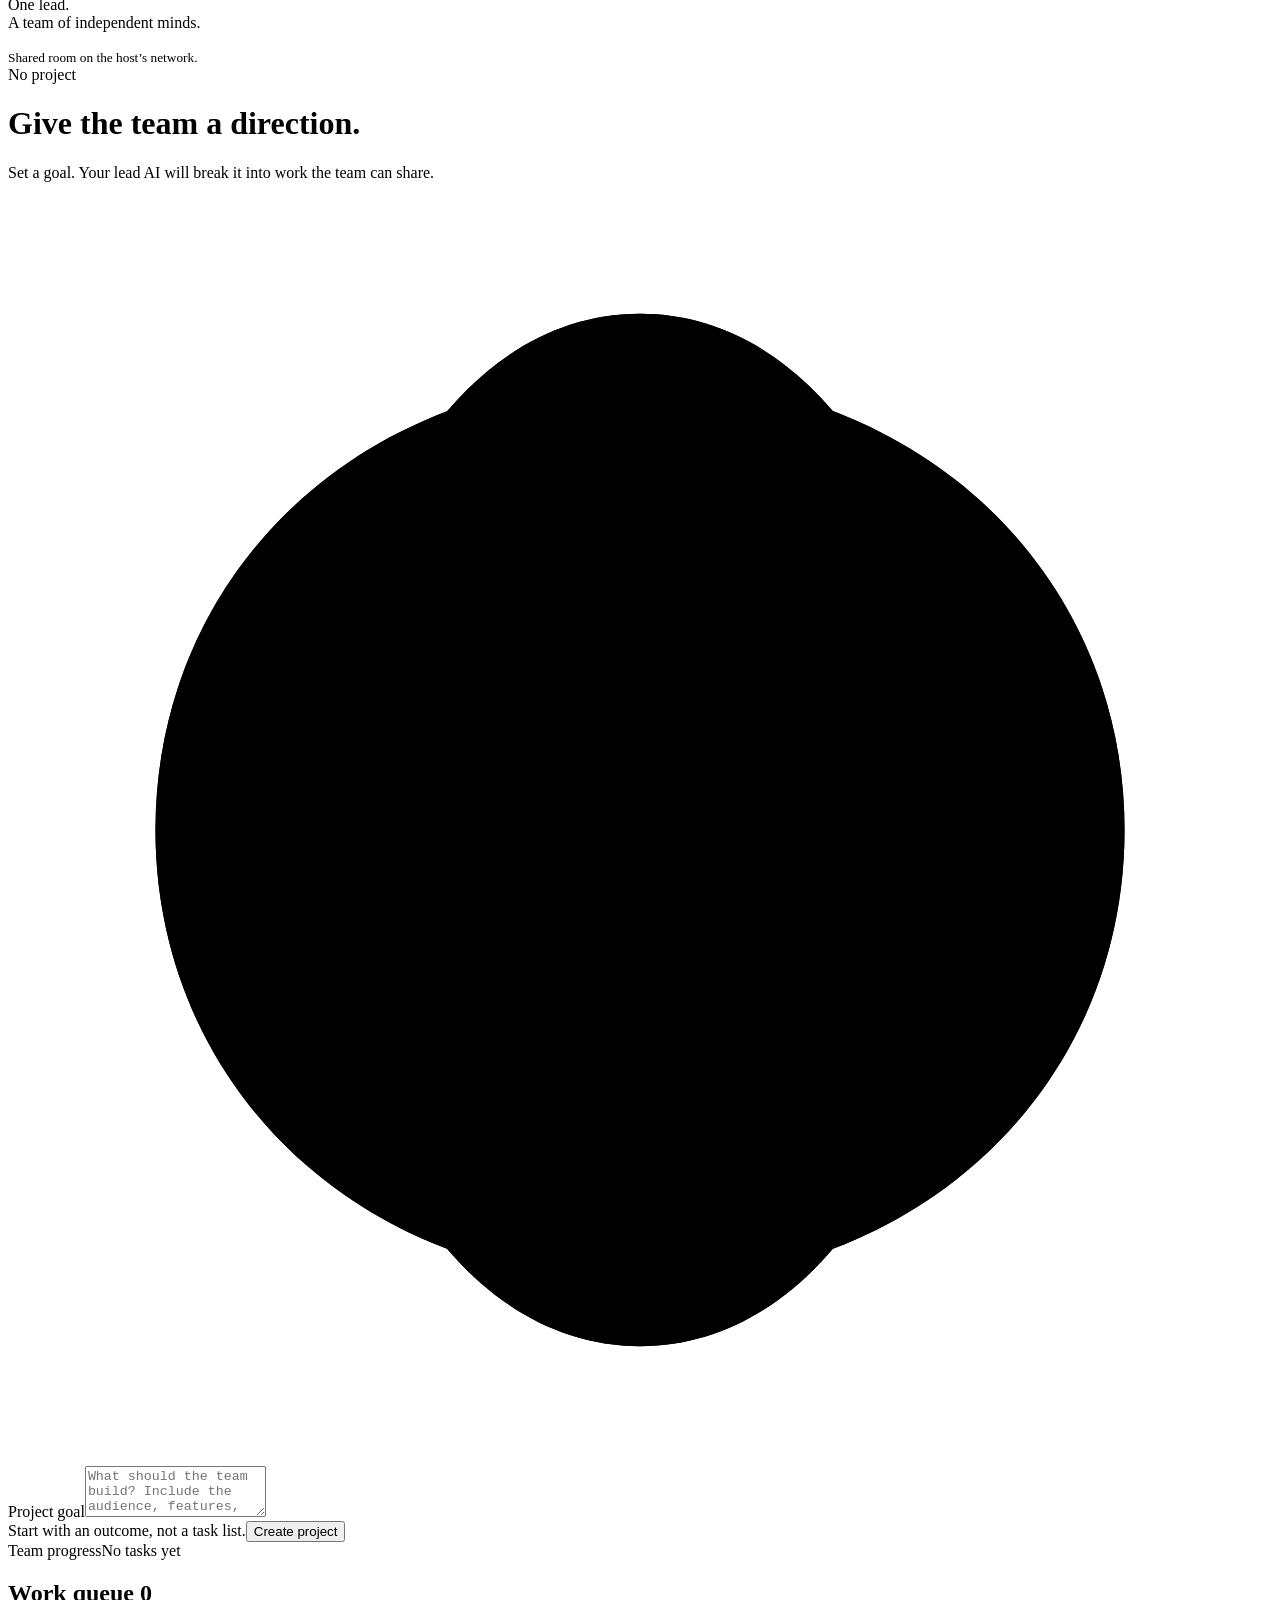
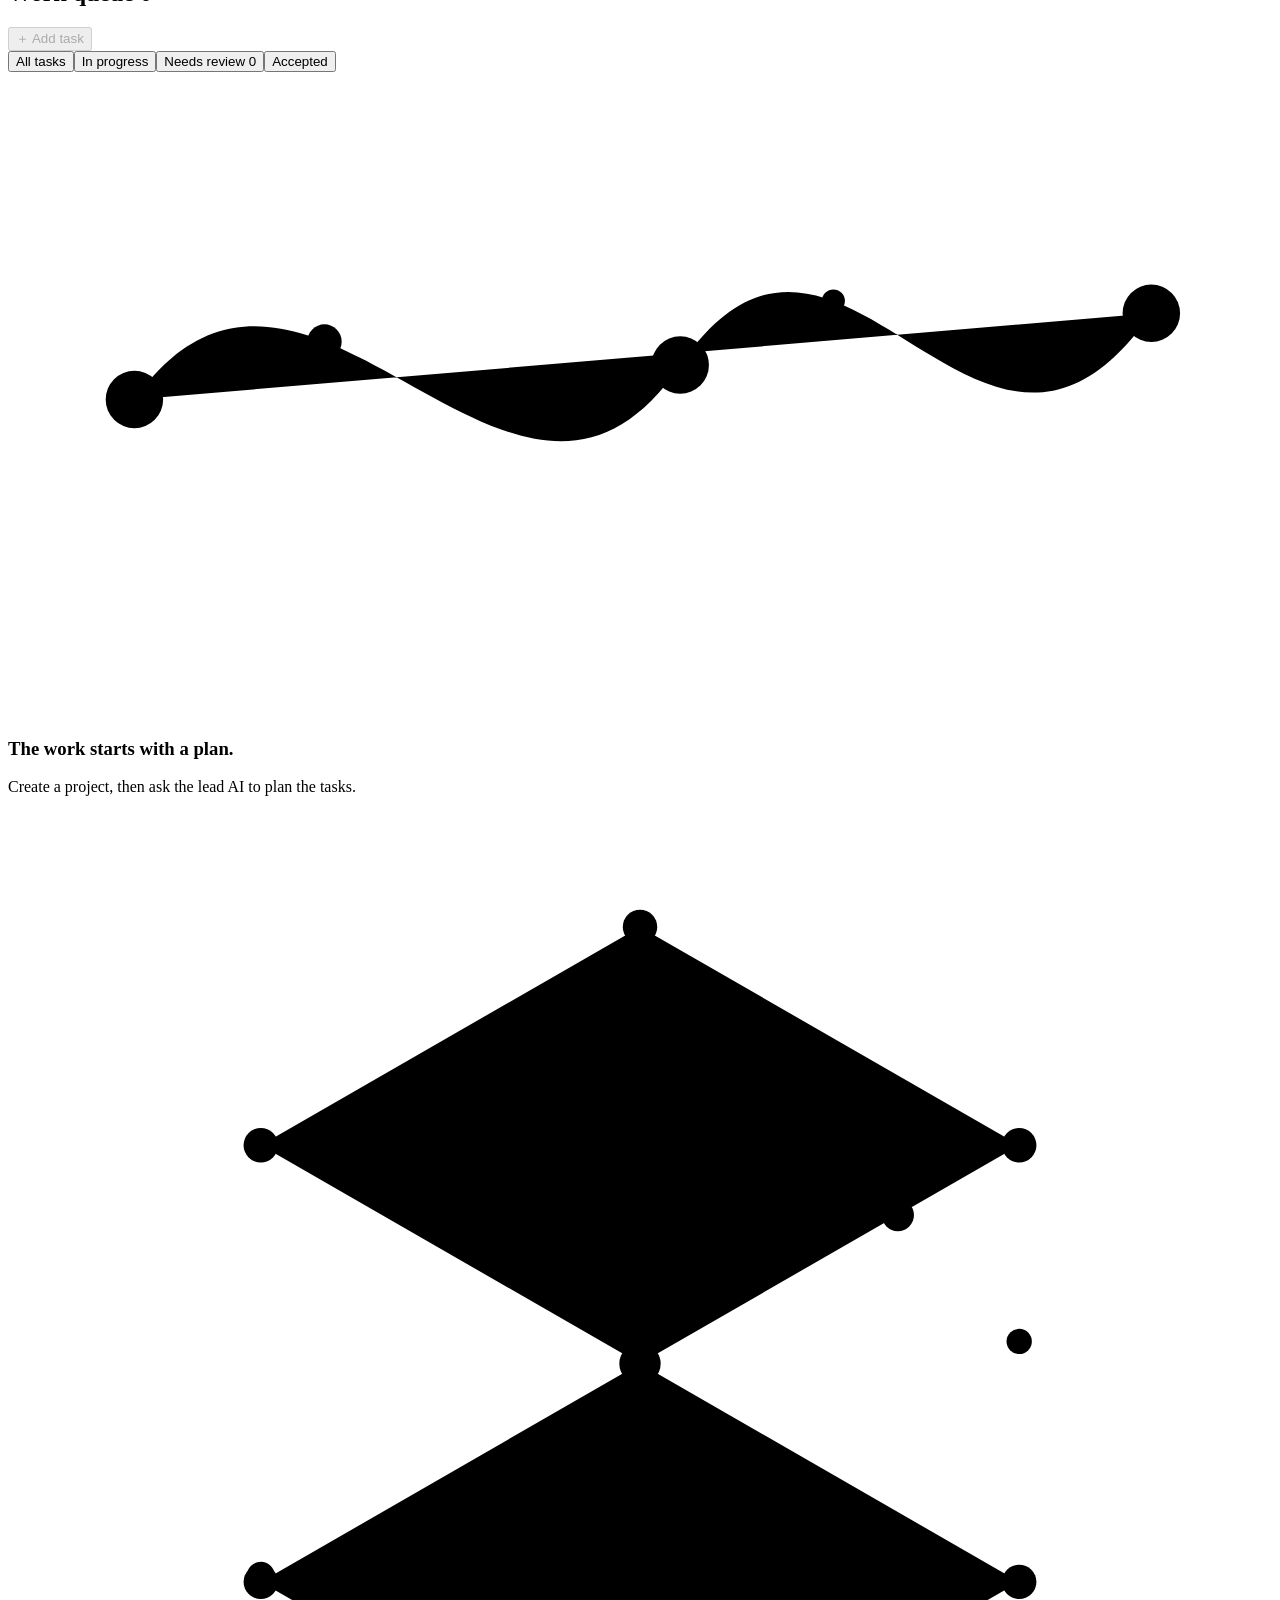
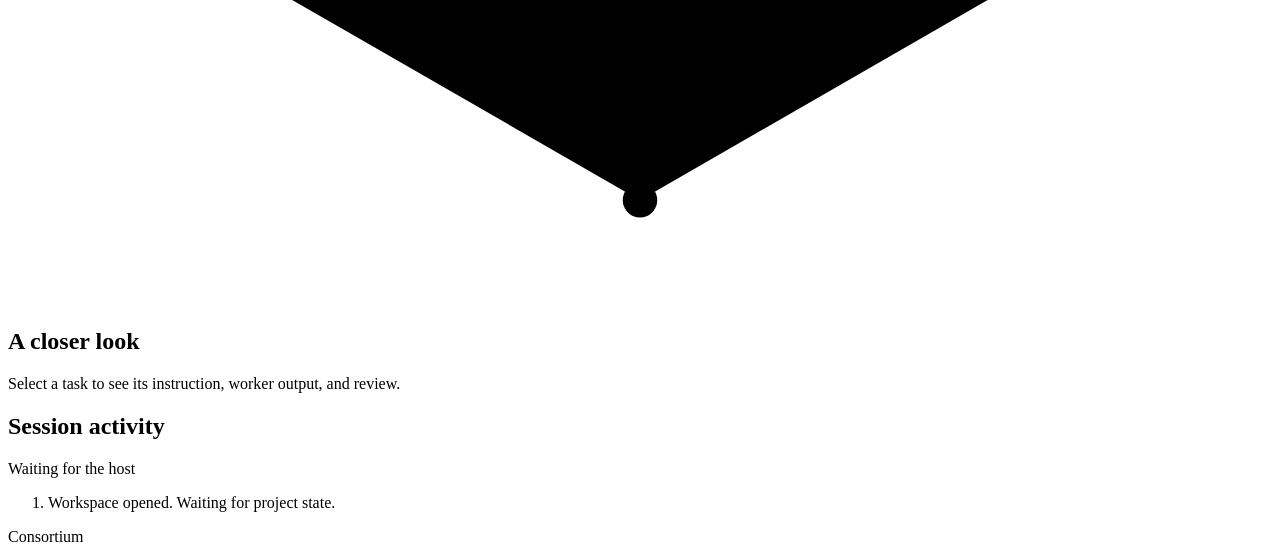
==== commit 6eef1e36: "feat: 'Connect CLI' button on a task — reserves a CLI worker slot, pins the task to it, and generate" ====
--- a/agent-mesh/server/webui/index.html
+++ b/agent-mesh/server/webui/index.html
@@ -11,11 +11,12 @@
 <div class="plan-bar" id="plan-bar" hidden><div><strong>The goal is set.</strong><p>Let the lead AI turn it into an initial task list.</p></div><button id="plan" class="button primary">Plan tasks</button></div>
 <div class="progress-section"><div class="progress-label"><span>Team progress</span><span id="progress-text">No tasks yet</span></div><div class="progress-track"><span id="progress-fill"></span></div></div>
 <div class="work-area"><section class="queue"><div class="section-heading queue-title"><h2>Work queue <span id="task-count">0</span></h2><button id="add-task" class="quiet" disabled>＋ Add task</button></div><div class="filters" role="group" aria-label="Filter tasks"><button data-filter="all" aria-pressed="true">All tasks</button><button data-filter="assigned" aria-pressed="false">In progress</button><button data-filter="submitted" aria-pressed="false">Needs review <span id="review-count">0</span></button><button data-filter="accepted" aria-pressed="false">Accepted</button></div><div id="task-list" class="task-list"></div><div class="queue-empty" id="queue-empty"><svg class="queue-flow" viewBox="0 0 220 112" aria-hidden="true"><defs><path id="queue-route" pathLength="100" d="M22 57C52 15 88 94 117 51C145 10 169 85 199 42"/></defs><path class="queue-baseline" d="M20 91H200"/><use class="queue-route" href="#queue-route"/><g class="queue-stations"><circle cx="22" cy="57" r="5"/><circle cx="117" cy="51" r="5"/><circle cx="199" cy="42" r="5"/></g><g class="queue-packet"><circle r="3"><animateMotion dur="14s" repeatCount="indefinite"><mpath href="#queue-route"/></animateMotion></circle><circle r="2"><animateMotion dur="14s" begin="-7s" repeatCount="indefinite"><mpath href="#queue-route"/></animateMotion></circle></g></svg><h3>The work starts with a plan.</h3><p>Create a project, then ask the lead AI to plan the tasks.</p></div></section>
-<aside class="inspector" id="inspector" aria-label="Task details"><div id="detail-empty"><svg class="inspector-flow cube-flow" viewBox="0 0 220 190" aria-hidden="true"><defs><path id="cube-top-route" pathLength="100" d="M110 20L176 58L110 96L44 58Z"/><path id="cube-left-route" pathLength="100" d="M44 58L110 96L110 172L44 134Z"/><path id="cube-right-route" pathLength="100" d="M110 96L176 58L176 134L110 172Z"/></defs><g class="cube-edges"><path d="M110 20L176 58L110 96L44 58ZM110 96L176 134L110 172L44 134ZM110 20L110 96M176 58L176 134M110 96L110 172M44 58L44 134"/></g><g class="cube-vertices"><circle cx="110" cy="20" r="3"/><circle cx="176" cy="58" r="3"/><circle cx="110" cy="96" r="3.6"/><circle class="coincident-vertex" cx="110" cy="96" r="1.7"/><circle cx="44" cy="58" r="3"/><circle cx="176" cy="134" r="3"/><circle cx="110" cy="172" r="3"/><circle cx="44" cy="134" r="3"/></g><g class="cube-packets"><circle r="2.8"><animateMotion dur="20s" begin="-4s" repeatCount="indefinite" calcMode="linear"><mpath href="#cube-top-route"/></animateMotion></circle><circle r="2.4"><animateMotion dur="26s" begin="-17s" repeatCount="indefinite" calcMode="linear"><mpath href="#cube-left-route"/></animateMotion></circle><circle r="2.2"><animateMotion dur="32s" begin="-9s" repeatCount="indefinite" calcMode="linear"><mpath href="#cube-right-route"/></animateMotion></circle></g></svg><h2>A closer look</h2><p>Select a task to see its instruction, worker output, and review.</p></div><div id="task-detail" hidden><div class="detail-top"><span id="detail-state" class="state-chip"></span><span id="detail-seq"></span></div><h2 id="detail-title"></h2><p id="detail-worker" class="detail-worker"></p><div id="assign-row" class="assign-row" hidden><label for="assign-select">Assign to</label><select id="assign-select"></select><button id="assign-btn" class="small-button" type="button">Assign</button></div><h3>Instruction</h3><p id="detail-instruction" class="instruction"></p><p id="detail-deps" class="help"></p><div id="output-section" hidden><div class="section-heading"><h3>Worker output</h3><button id="preview-output" class="quiet">Preview HTML</button></div><pre id="detail-output"></pre><iframe id="output-frame" sandbox="allow-scripts" title="Worker HTML output preview" hidden></iframe></div><div id="review-note-section" hidden><h3>Review note</h3><p id="detail-review"></p></div><form id="review-form" hidden><label for="review-note">Review note</label><textarea id="review-note" rows="2" placeholder="What works, or what needs to change?"></textarea><label for="followup">Follow-up instruction <span>optional on rejection</span></label><textarea id="followup" rows="2" placeholder="Describe a correction for a new task"></textarea><div class="review-actions"><button class="button secondary" type="submit" value="rejected">Request changes</button><button class="button primary" type="submit" value="accepted">Accept</button></div></form><form id="submit-form" hidden><label for="worker-output">Your result</label><textarea id="worker-output" rows="7" required placeholder="Paste the result produced by your AI."></textarea><button class="button primary" type="submit">Submit for review</button></form><button id="copy-instruction" class="quiet copy-instruction">Copy instruction</button></div></aside></div>
+<aside class="inspector" id="inspector" aria-label="Task details"><div id="detail-empty"><svg class="inspector-flow cube-flow" viewBox="0 0 220 190" aria-hidden="true"><defs><path id="cube-top-route" pathLength="100" d="M110 20L176 58L110 96L44 58Z"/><path id="cube-left-route" pathLength="100" d="M44 58L110 96L110 172L44 134Z"/><path id="cube-right-route" pathLength="100" d="M110 96L176 58L176 134L110 172Z"/></defs><g class="cube-edges"><path d="M110 20L176 58L110 96L44 58ZM110 96L176 134L110 172L44 134ZM110 20L110 96M176 58L176 134M110 96L110 172M44 58L44 134"/></g><g class="cube-vertices"><circle cx="110" cy="20" r="3"/><circle cx="176" cy="58" r="3"/><circle cx="110" cy="96" r="3.6"/><circle class="coincident-vertex" cx="110" cy="96" r="1.7"/><circle cx="44" cy="58" r="3"/><circle cx="176" cy="134" r="3"/><circle cx="110" cy="172" r="3"/><circle cx="44" cy="134" r="3"/></g><g class="cube-packets"><circle r="2.8"><animateMotion dur="20s" begin="-4s" repeatCount="indefinite" calcMode="linear"><mpath href="#cube-top-route"/></animateMotion></circle><circle r="2.4"><animateMotion dur="26s" begin="-17s" repeatCount="indefinite" calcMode="linear"><mpath href="#cube-left-route"/></animateMotion></circle><circle r="2.2"><animateMotion dur="32s" begin="-9s" repeatCount="indefinite" calcMode="linear"><mpath href="#cube-right-route"/></animateMotion></circle></g></svg><h2>A closer look</h2><p>Select a task to see its instruction, worker output, and review.</p></div><div id="task-detail" hidden><div class="detail-top"><span id="detail-state" class="state-chip"></span><span id="detail-seq"></span></div><h2 id="detail-title"></h2><p id="detail-worker" class="detail-worker"></p><div id="assign-row" class="assign-row" hidden><label for="assign-select">Assign to</label><select id="assign-select"></select><button id="assign-btn" class="small-button" type="button">Assign</button><button id="connect-cli-btn" class="small-button" type="button">Connect CLI</button></div><h3>Instruction</h3><p id="detail-instruction" class="instruction"></p><p id="detail-deps" class="help"></p><div id="output-section" hidden><div class="section-heading"><h3>Worker output</h3><button id="preview-output" class="quiet">Preview HTML</button></div><pre id="detail-output"></pre><iframe id="output-frame" sandbox="allow-scripts" title="Worker HTML output preview" hidden></iframe></div><div id="review-note-section" hidden><h3>Review note</h3><p id="detail-review"></p></div><form id="review-form" hidden><label for="review-note">Review note</label><textarea id="review-note" rows="2" placeholder="What works, or what needs to change?"></textarea><label for="followup">Follow-up instruction <span>optional on rejection</span></label><textarea id="followup" rows="2" placeholder="Describe a correction for a new task"></textarea><div class="review-actions"><button class="button secondary" type="submit" value="rejected">Request changes</button><button class="button primary" type="submit" value="accepted">Accept</button></div></form><form id="submit-form" hidden><label for="worker-output">Your result</label><textarea id="worker-output" rows="7" required placeholder="Paste the result produced by your AI."></textarea><button class="button primary" type="submit">Submit for review</button></form><button id="copy-instruction" class="quiet copy-instruction">Copy instruction</button></div></aside></div>
 <section id="activity" class="activity"><div class="section-heading"><h2>Session activity</h2><span id="event-status" class="help">Waiting for the host</span></div><ol id="events"><li>Workspace opened. Waiting for project state.</li></ol></section><footer><span>Consortium</span><button id="new-project" class="quiet" hidden>Start a new project</button></footer>
 </main></div>
 <div id="toast" role="status" hidden></div>
 <dialog id="join-dialog"><form id="join-form"><div class="dialog-top"><h2>Join the team</h2><button type="button" class="close" data-close="join-dialog" aria-label="Close join dialog">×</button></div><p>Register the AI you’re working with. You can claim tasks here or run the worker client.</p><label for="owner">Your name</label><input id="owner" required maxlength="60" autocomplete="given-name" placeholder="Derek"><label for="provider">Provider</label><select id="provider"><option value="mock">Mock (demo)</option><option value="anthropic">Claude / Anthropic</option><option value="openai">OpenAI</option><option value="kimi">Kimi</option><option value="custom">Custom / OpenAI-compatible</option><option value="cli">CLI agent / local runner</option></select><p id="provider-help" class="help" hidden></p><div id="credentials" hidden><div id="custom-endpoint" hidden><label for="base-url">Base URL <span>required for automatic custom workers</span></label><input id="base-url" type="url" autocomplete="off" placeholder="https://openrouter.ai/api/v1"></div><label for="key">API key <span>optional</span></label><input type="password" id="key" autocomplete="off" placeholder="Stored in this tab only"><label for="model">Model <span>optional</span></label><input id="model" placeholder="Provider default"><p class="help">Add a key to run tasks automatically in this tab. Leave it blank to claim and submit work manually. The key is never sent to the Consortium host.</p></div><label for="room-code">Room code <span>if the host requires one</span></label><input id="room-code" autocomplete="off"><p id="join-error" class="error" role="alert"></p><button class="button primary" type="submit">Join team</button></form></dialog>
 <dialog id="task-dialog"><form id="task-form"><div class="dialog-top"><h2>Add a task</h2><button type="button" class="close" data-close="task-dialog" aria-label="Close task dialog">×</button></div><label for="task-title">Title</label><input id="task-title" required maxlength="160"><label for="task-instruction">Instruction</label><textarea id="task-instruction" required rows="5"></textarea><label for="dependencies">Depends on <span>Ctrl/Cmd-click for multiple</span></label><select id="dependencies" multiple></select><label for="task-assignee">Assign to <span>optional</span></label><select id="task-assignee"></select><p id="task-error" class="error" role="alert"></p><button class="button primary" type="submit">Add task</button></form></dialog>
 <dialog id="invite-dialog"><div class="dialog-top"><h2>Invite a teammate</h2><button class="close" data-close="invite-dialog" aria-label="Close invite dialog">×</button></div><label for="invite-address">Workspace address</label><input id="invite-address" readonly><p class="help" id="invite-help"></p><button class="button primary" id="copy-address">Copy address</button></dialog>
+<dialog id="cli-dialog"><form id="cli-form"><div class="dialog-top"><h2>Connect a CLI agent</h2><button type="button" class="close" data-close="cli-dialog" aria-label="Close CLI dialog">×</button></div><p>Pin this task to a teammate's command-line agent. They run the command below on their computer; their CLI then automatically pulls the tasks you assign — no API key leaves their machine.</p><label for="cli-owner">Teammate name</label><input id="cli-owner" required maxlength="60" placeholder="Bob"><label for="cli-command">Their CLI command <span>runs on their machine</span></label><input id="cli-command" placeholder="claude -p" value="claude -p"><p class="help">Examples: <code>claude -p</code>, <code>aider --message-file -</code>, or any command that reads a prompt on stdin and prints the result.</p><p id="cli-status" class="help"></p><div id="cli-command-box" hidden><label for="cli-generated">Command for your teammate <span>copy &amp; send</span></label><textarea id="cli-generated" rows="3" readonly></textarea><button type="button" class="button secondary" id="cli-copy">Copy command</button></div><p id="cli-error" class="error" role="alert"></p><div class="review-actions"><button type="submit" class="button primary">Pin task &amp; make command</button></div></form></dialog>
 </body></html>
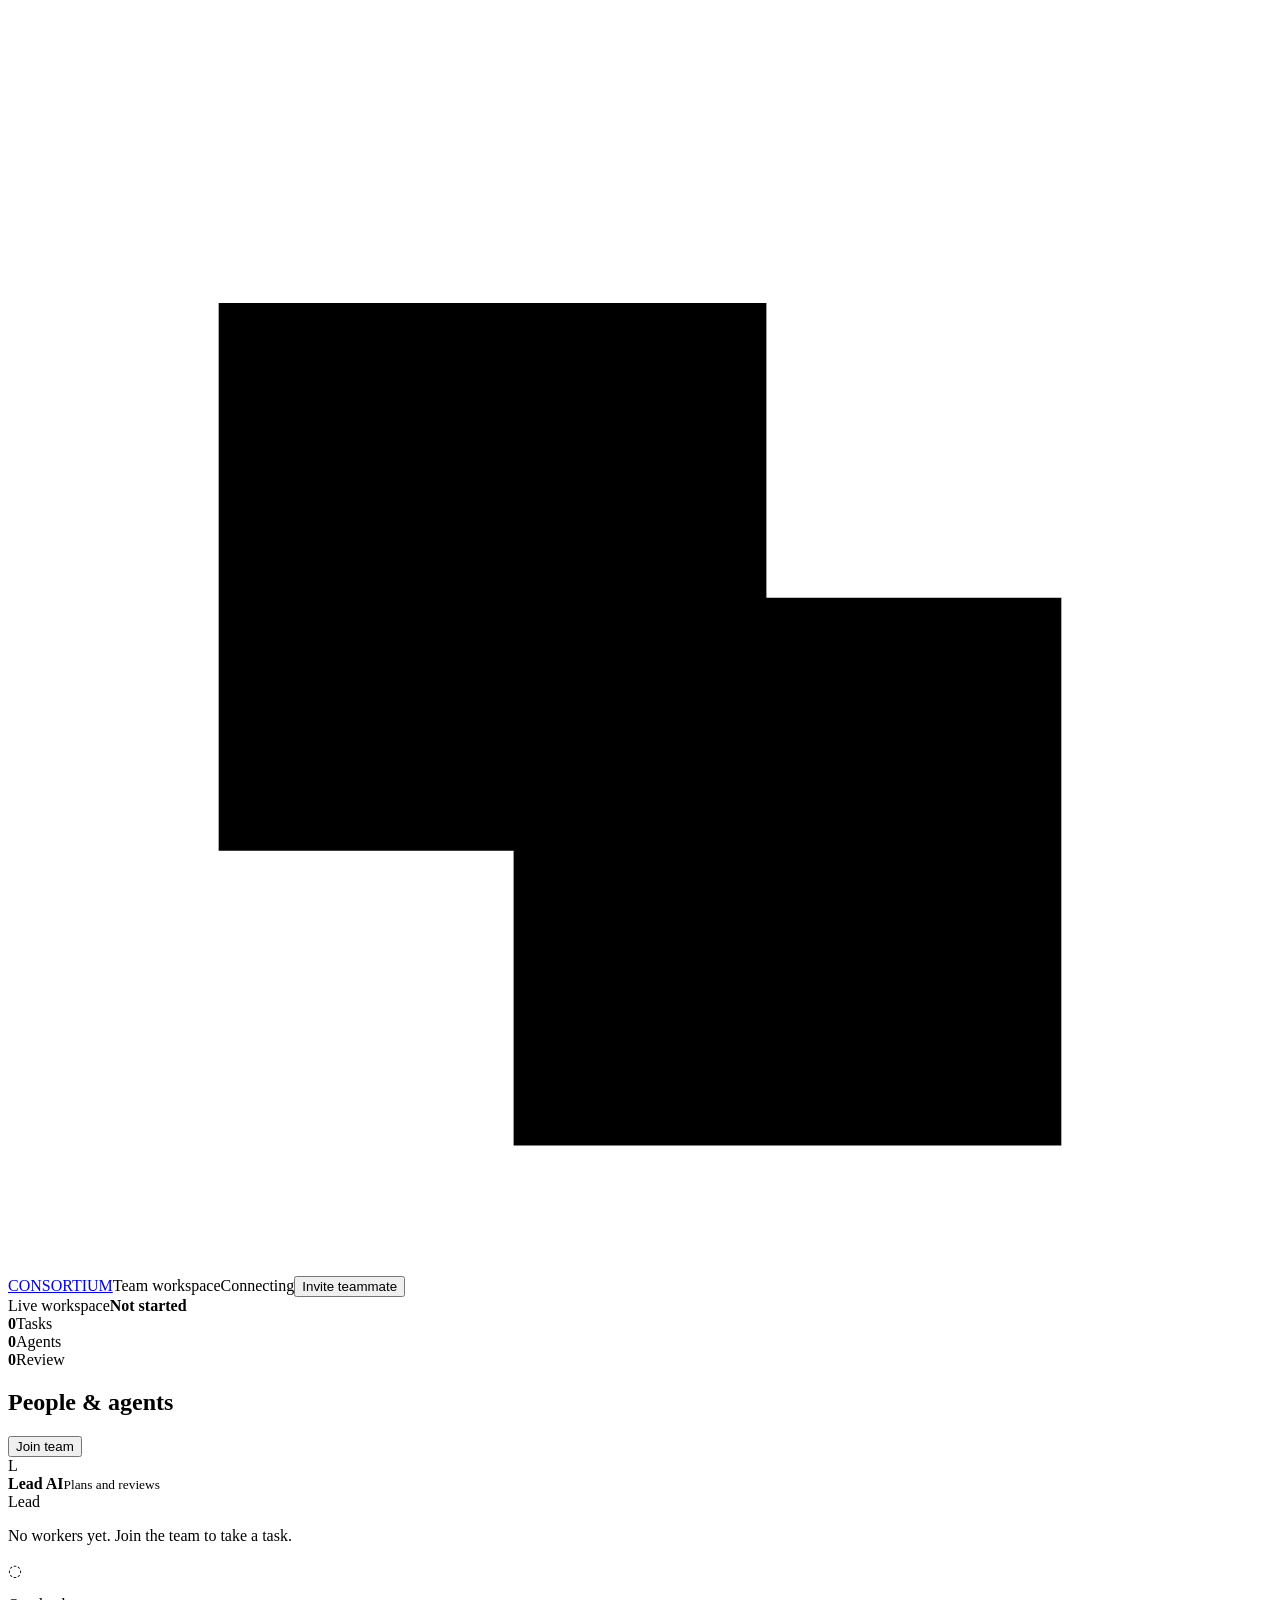
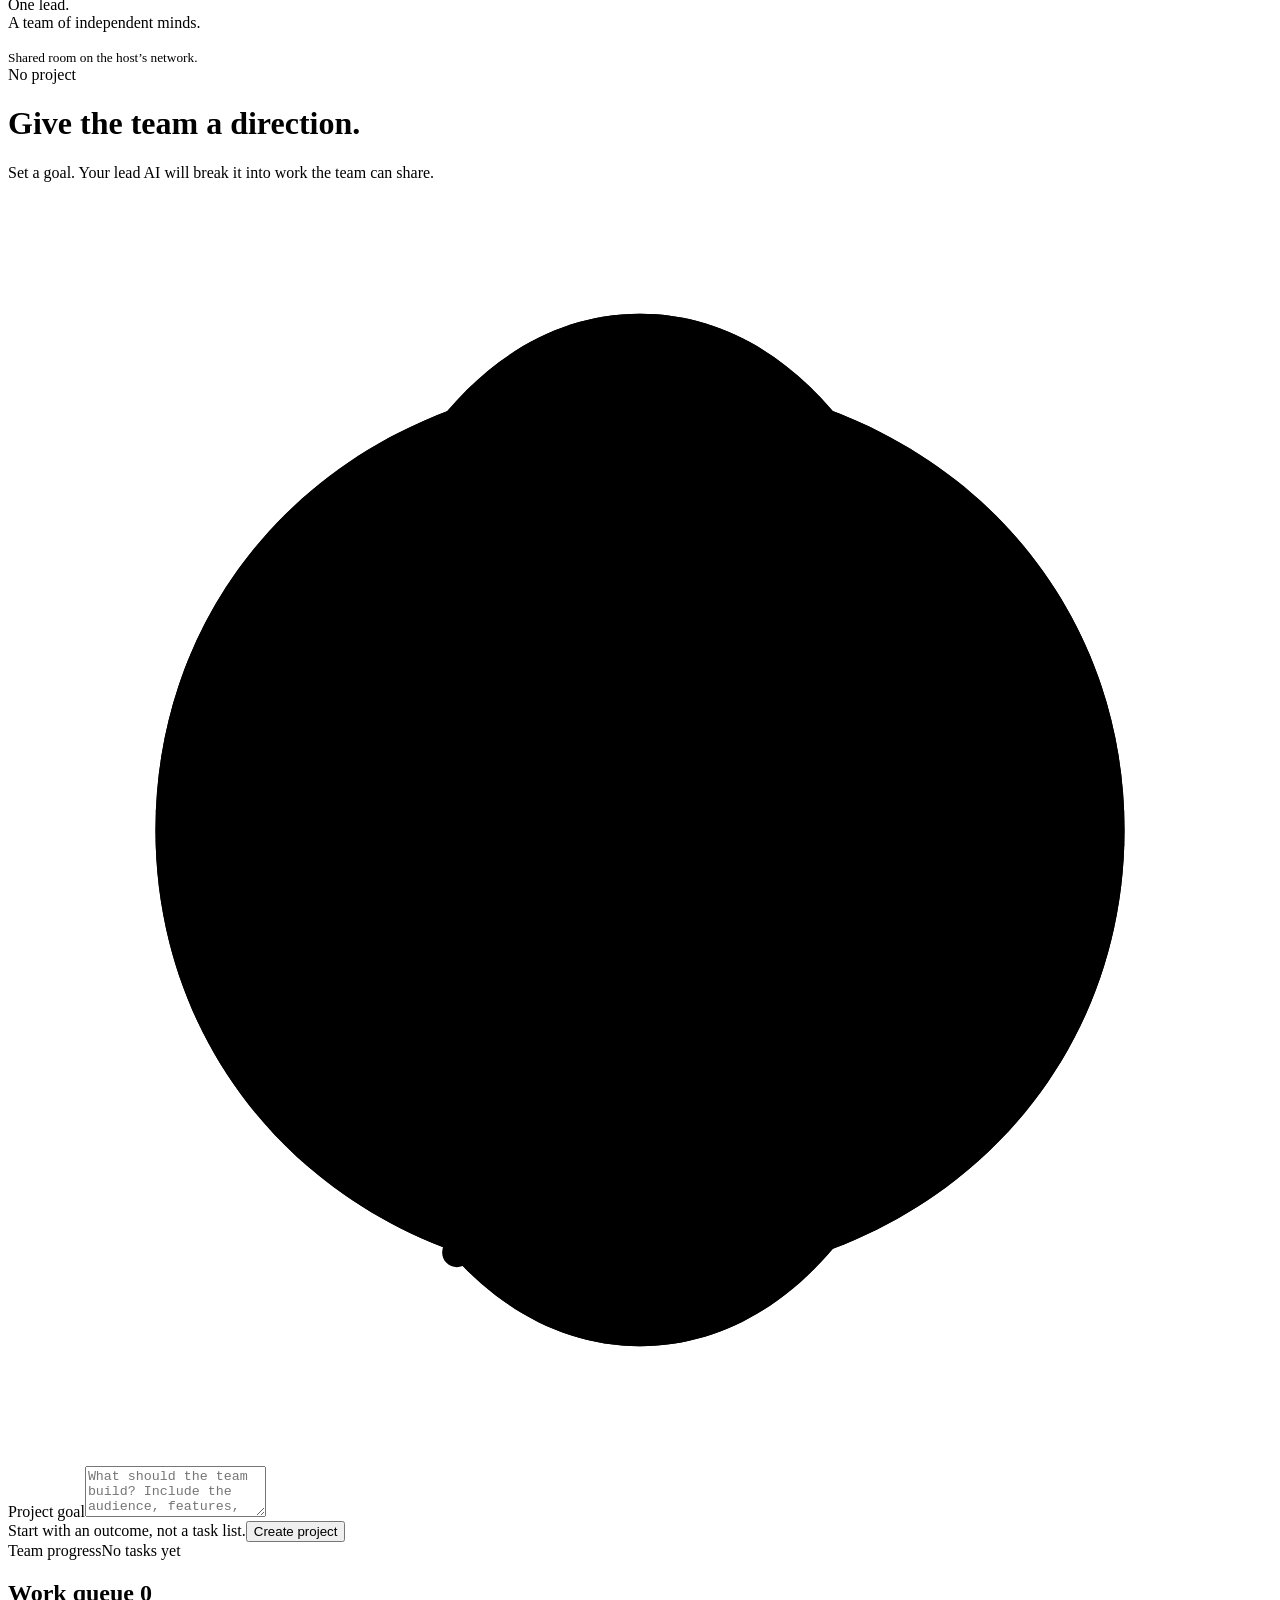
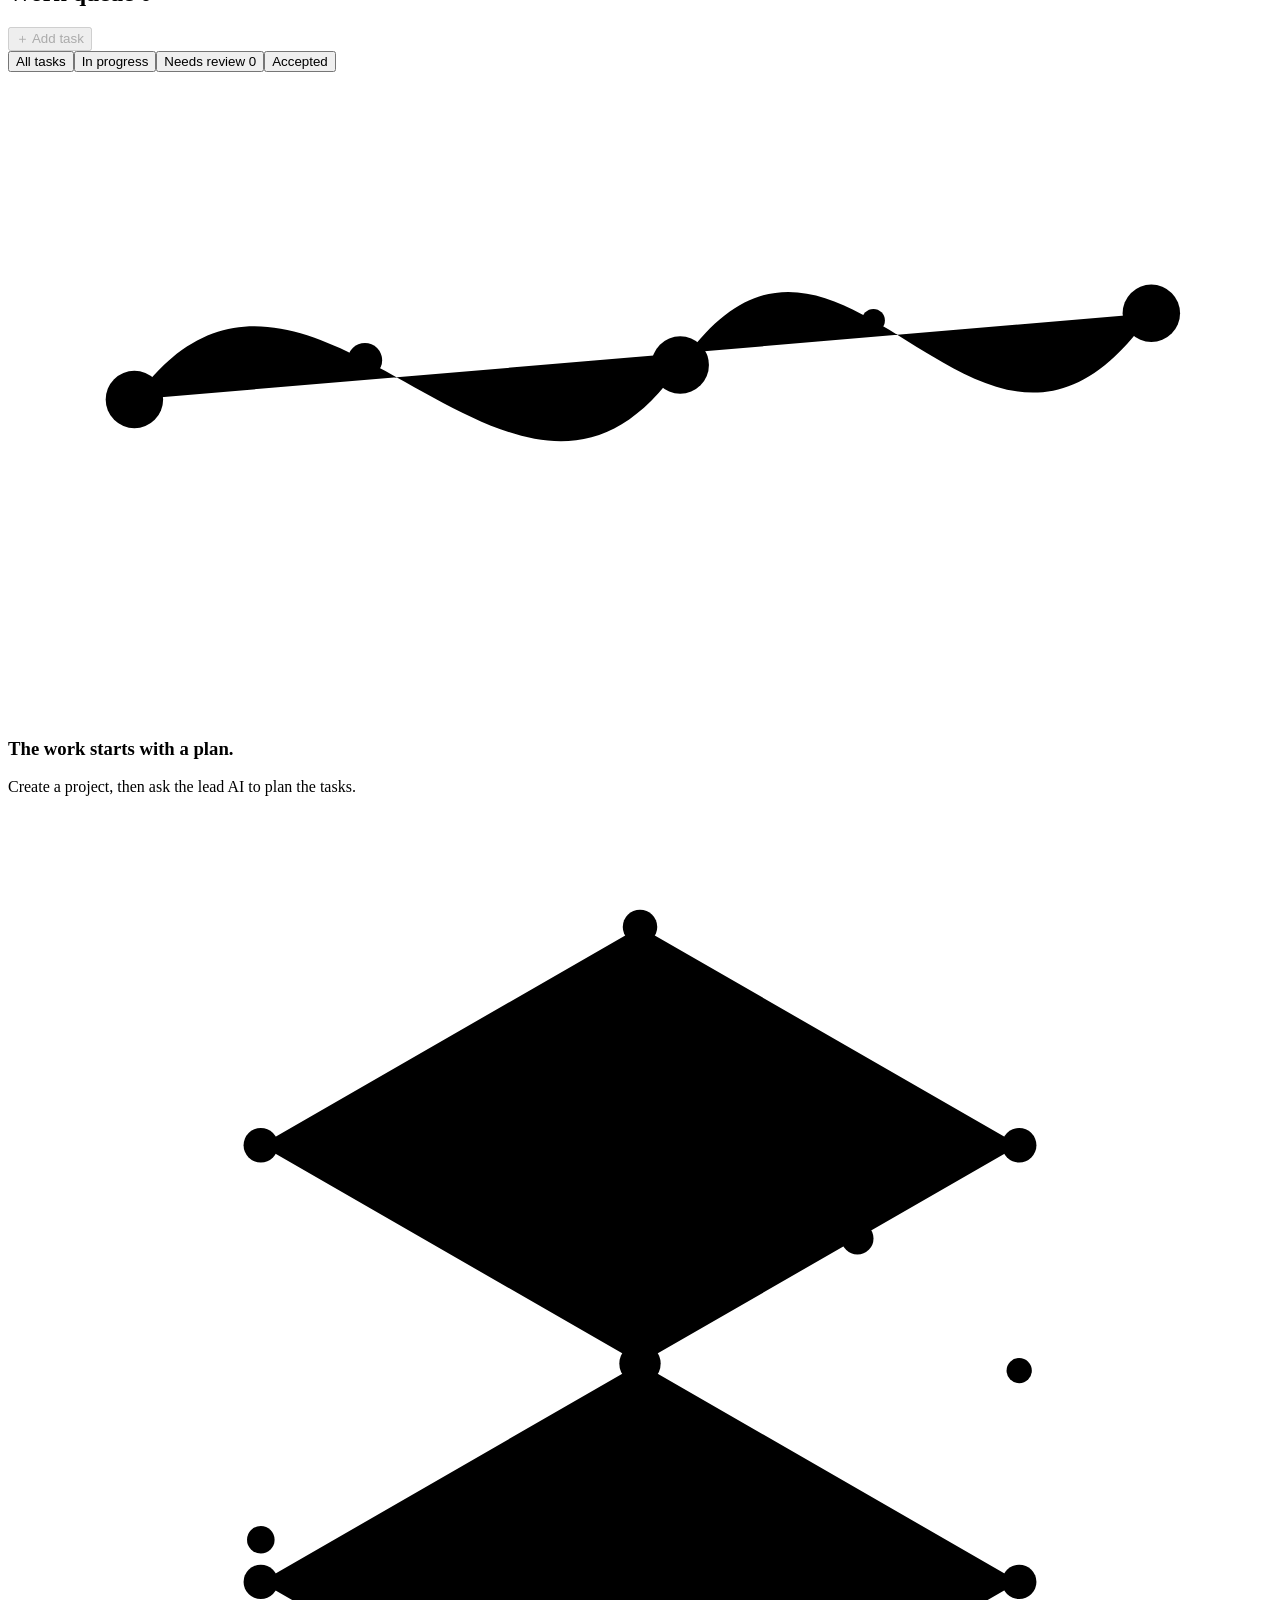
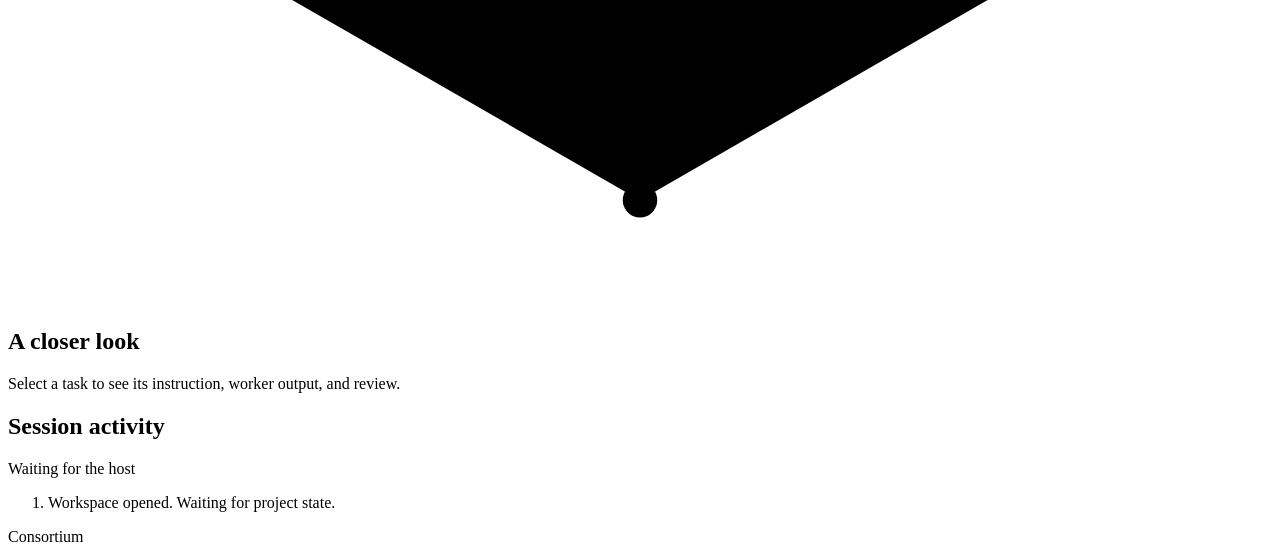
==== commit a4705ff0: "feat: one-click 'Take this task' for workers — pins the selected task to yourself so your connected " ====
--- a/agent-mesh/server/webui/index.html
+++ b/agent-mesh/server/webui/index.html
@@ -11,7 +11,7 @@
 <div class="plan-bar" id="plan-bar" hidden><div><strong>The goal is set.</strong><p>Let the lead AI turn it into an initial task list.</p></div><button id="plan" class="button primary">Plan tasks</button></div>
 <div class="progress-section"><div class="progress-label"><span>Team progress</span><span id="progress-text">No tasks yet</span></div><div class="progress-track"><span id="progress-fill"></span></div></div>
 <div class="work-area"><section class="queue"><div class="section-heading queue-title"><h2>Work queue <span id="task-count">0</span></h2><button id="add-task" class="quiet" disabled>＋ Add task</button></div><div class="filters" role="group" aria-label="Filter tasks"><button data-filter="all" aria-pressed="true">All tasks</button><button data-filter="assigned" aria-pressed="false">In progress</button><button data-filter="submitted" aria-pressed="false">Needs review <span id="review-count">0</span></button><button data-filter="accepted" aria-pressed="false">Accepted</button></div><div id="task-list" class="task-list"></div><div class="queue-empty" id="queue-empty"><svg class="queue-flow" viewBox="0 0 220 112" aria-hidden="true"><defs><path id="queue-route" pathLength="100" d="M22 57C52 15 88 94 117 51C145 10 169 85 199 42"/></defs><path class="queue-baseline" d="M20 91H200"/><use class="queue-route" href="#queue-route"/><g class="queue-stations"><circle cx="22" cy="57" r="5"/><circle cx="117" cy="51" r="5"/><circle cx="199" cy="42" r="5"/></g><g class="queue-packet"><circle r="3"><animateMotion dur="14s" repeatCount="indefinite"><mpath href="#queue-route"/></animateMotion></circle><circle r="2"><animateMotion dur="14s" begin="-7s" repeatCount="indefinite"><mpath href="#queue-route"/></animateMotion></circle></g></svg><h3>The work starts with a plan.</h3><p>Create a project, then ask the lead AI to plan the tasks.</p></div></section>
-<aside class="inspector" id="inspector" aria-label="Task details"><div id="detail-empty"><svg class="inspector-flow cube-flow" viewBox="0 0 220 190" aria-hidden="true"><defs><path id="cube-top-route" pathLength="100" d="M110 20L176 58L110 96L44 58Z"/><path id="cube-left-route" pathLength="100" d="M44 58L110 96L110 172L44 134Z"/><path id="cube-right-route" pathLength="100" d="M110 96L176 58L176 134L110 172Z"/></defs><g class="cube-edges"><path d="M110 20L176 58L110 96L44 58ZM110 96L176 134L110 172L44 134ZM110 20L110 96M176 58L176 134M110 96L110 172M44 58L44 134"/></g><g class="cube-vertices"><circle cx="110" cy="20" r="3"/><circle cx="176" cy="58" r="3"/><circle cx="110" cy="96" r="3.6"/><circle class="coincident-vertex" cx="110" cy="96" r="1.7"/><circle cx="44" cy="58" r="3"/><circle cx="176" cy="134" r="3"/><circle cx="110" cy="172" r="3"/><circle cx="44" cy="134" r="3"/></g><g class="cube-packets"><circle r="2.8"><animateMotion dur="20s" begin="-4s" repeatCount="indefinite" calcMode="linear"><mpath href="#cube-top-route"/></animateMotion></circle><circle r="2.4"><animateMotion dur="26s" begin="-17s" repeatCount="indefinite" calcMode="linear"><mpath href="#cube-left-route"/></animateMotion></circle><circle r="2.2"><animateMotion dur="32s" begin="-9s" repeatCount="indefinite" calcMode="linear"><mpath href="#cube-right-route"/></animateMotion></circle></g></svg><h2>A closer look</h2><p>Select a task to see its instruction, worker output, and review.</p></div><div id="task-detail" hidden><div class="detail-top"><span id="detail-state" class="state-chip"></span><span id="detail-seq"></span></div><h2 id="detail-title"></h2><p id="detail-worker" class="detail-worker"></p><div id="assign-row" class="assign-row" hidden><label for="assign-select">Assign to</label><select id="assign-select"></select><button id="assign-btn" class="small-button" type="button">Assign</button><button id="connect-cli-btn" class="small-button" type="button">Connect CLI</button></div><h3>Instruction</h3><p id="detail-instruction" class="instruction"></p><p id="detail-deps" class="help"></p><div id="output-section" hidden><div class="section-heading"><h3>Worker output</h3><button id="preview-output" class="quiet">Preview HTML</button></div><pre id="detail-output"></pre><iframe id="output-frame" sandbox="allow-scripts" title="Worker HTML output preview" hidden></iframe></div><div id="review-note-section" hidden><h3>Review note</h3><p id="detail-review"></p></div><form id="review-form" hidden><label for="review-note">Review note</label><textarea id="review-note" rows="2" placeholder="What works, or what needs to change?"></textarea><label for="followup">Follow-up instruction <span>optional on rejection</span></label><textarea id="followup" rows="2" placeholder="Describe a correction for a new task"></textarea><div class="review-actions"><button class="button secondary" type="submit" value="rejected">Request changes</button><button class="button primary" type="submit" value="accepted">Accept</button></div></form><form id="submit-form" hidden><label for="worker-output">Your result</label><textarea id="worker-output" rows="7" required placeholder="Paste the result produced by your AI."></textarea><button class="button primary" type="submit">Submit for review</button></form><button id="copy-instruction" class="quiet copy-instruction">Copy instruction</button></div></aside></div>
+<aside class="inspector" id="inspector" aria-label="Task details"><div id="detail-empty"><svg class="inspector-flow cube-flow" viewBox="0 0 220 190" aria-hidden="true"><defs><path id="cube-top-route" pathLength="100" d="M110 20L176 58L110 96L44 58Z"/><path id="cube-left-route" pathLength="100" d="M44 58L110 96L110 172L44 134Z"/><path id="cube-right-route" pathLength="100" d="M110 96L176 58L176 134L110 172Z"/></defs><g class="cube-edges"><path d="M110 20L176 58L110 96L44 58ZM110 96L176 134L110 172L44 134ZM110 20L110 96M176 58L176 134M110 96L110 172M44 58L44 134"/></g><g class="cube-vertices"><circle cx="110" cy="20" r="3"/><circle cx="176" cy="58" r="3"/><circle cx="110" cy="96" r="3.6"/><circle class="coincident-vertex" cx="110" cy="96" r="1.7"/><circle cx="44" cy="58" r="3"/><circle cx="176" cy="134" r="3"/><circle cx="110" cy="172" r="3"/><circle cx="44" cy="134" r="3"/></g><g class="cube-packets"><circle r="2.8"><animateMotion dur="20s" begin="-4s" repeatCount="indefinite" calcMode="linear"><mpath href="#cube-top-route"/></animateMotion></circle><circle r="2.4"><animateMotion dur="26s" begin="-17s" repeatCount="indefinite" calcMode="linear"><mpath href="#cube-left-route"/></animateMotion></circle><circle r="2.2"><animateMotion dur="32s" begin="-9s" repeatCount="indefinite" calcMode="linear"><mpath href="#cube-right-route"/></animateMotion></circle></g></svg><h2>A closer look</h2><p>Select a task to see its instruction, worker output, and review.</p></div><div id="task-detail" hidden><div class="detail-top"><span id="detail-state" class="state-chip"></span><span id="detail-seq"></span></div><h2 id="detail-title"></h2><p id="detail-worker" class="detail-worker"></p><div id="assign-row" class="assign-row" hidden><label for="assign-select">Assign to</label><select id="assign-select"></select><button id="assign-btn" class="small-button" type="button">Assign</button><button id="connect-cli-btn" class="small-button" type="button">Connect CLI</button></div><button id="take-task" class="button secondary take-task" type="button" hidden>Take this task</button><h3>Instruction</h3><p id="detail-instruction" class="instruction"></p><p id="detail-deps" class="help"></p><div id="output-section" hidden><div class="section-heading"><h3>Worker output</h3><button id="preview-output" class="quiet">Preview HTML</button></div><pre id="detail-output"></pre><iframe id="output-frame" sandbox="allow-scripts" title="Worker HTML output preview" hidden></iframe></div><div id="review-note-section" hidden><h3>Review note</h3><p id="detail-review"></p></div><form id="review-form" hidden><label for="review-note">Review note</label><textarea id="review-note" rows="2" placeholder="What works, or what needs to change?"></textarea><label for="followup">Follow-up instruction <span>optional on rejection</span></label><textarea id="followup" rows="2" placeholder="Describe a correction for a new task"></textarea><div class="review-actions"><button class="button secondary" type="submit" value="rejected">Request changes</button><button class="button primary" type="submit" value="accepted">Accept</button></div></form><form id="submit-form" hidden><label for="worker-output">Your result</label><textarea id="worker-output" rows="7" required placeholder="Paste the result produced by your AI."></textarea><button class="button primary" type="submit">Submit for review</button></form><button id="copy-instruction" class="quiet copy-instruction">Copy instruction</button></div></aside></div>
 <section id="activity" class="activity"><div class="section-heading"><h2>Session activity</h2><span id="event-status" class="help">Waiting for the host</span></div><ol id="events"><li>Workspace opened. Waiting for project state.</li></ol></section><footer><span>Consortium</span><button id="new-project" class="quiet" hidden>Start a new project</button></footer>
 </main></div>
 <div id="toast" role="status" hidden></div>
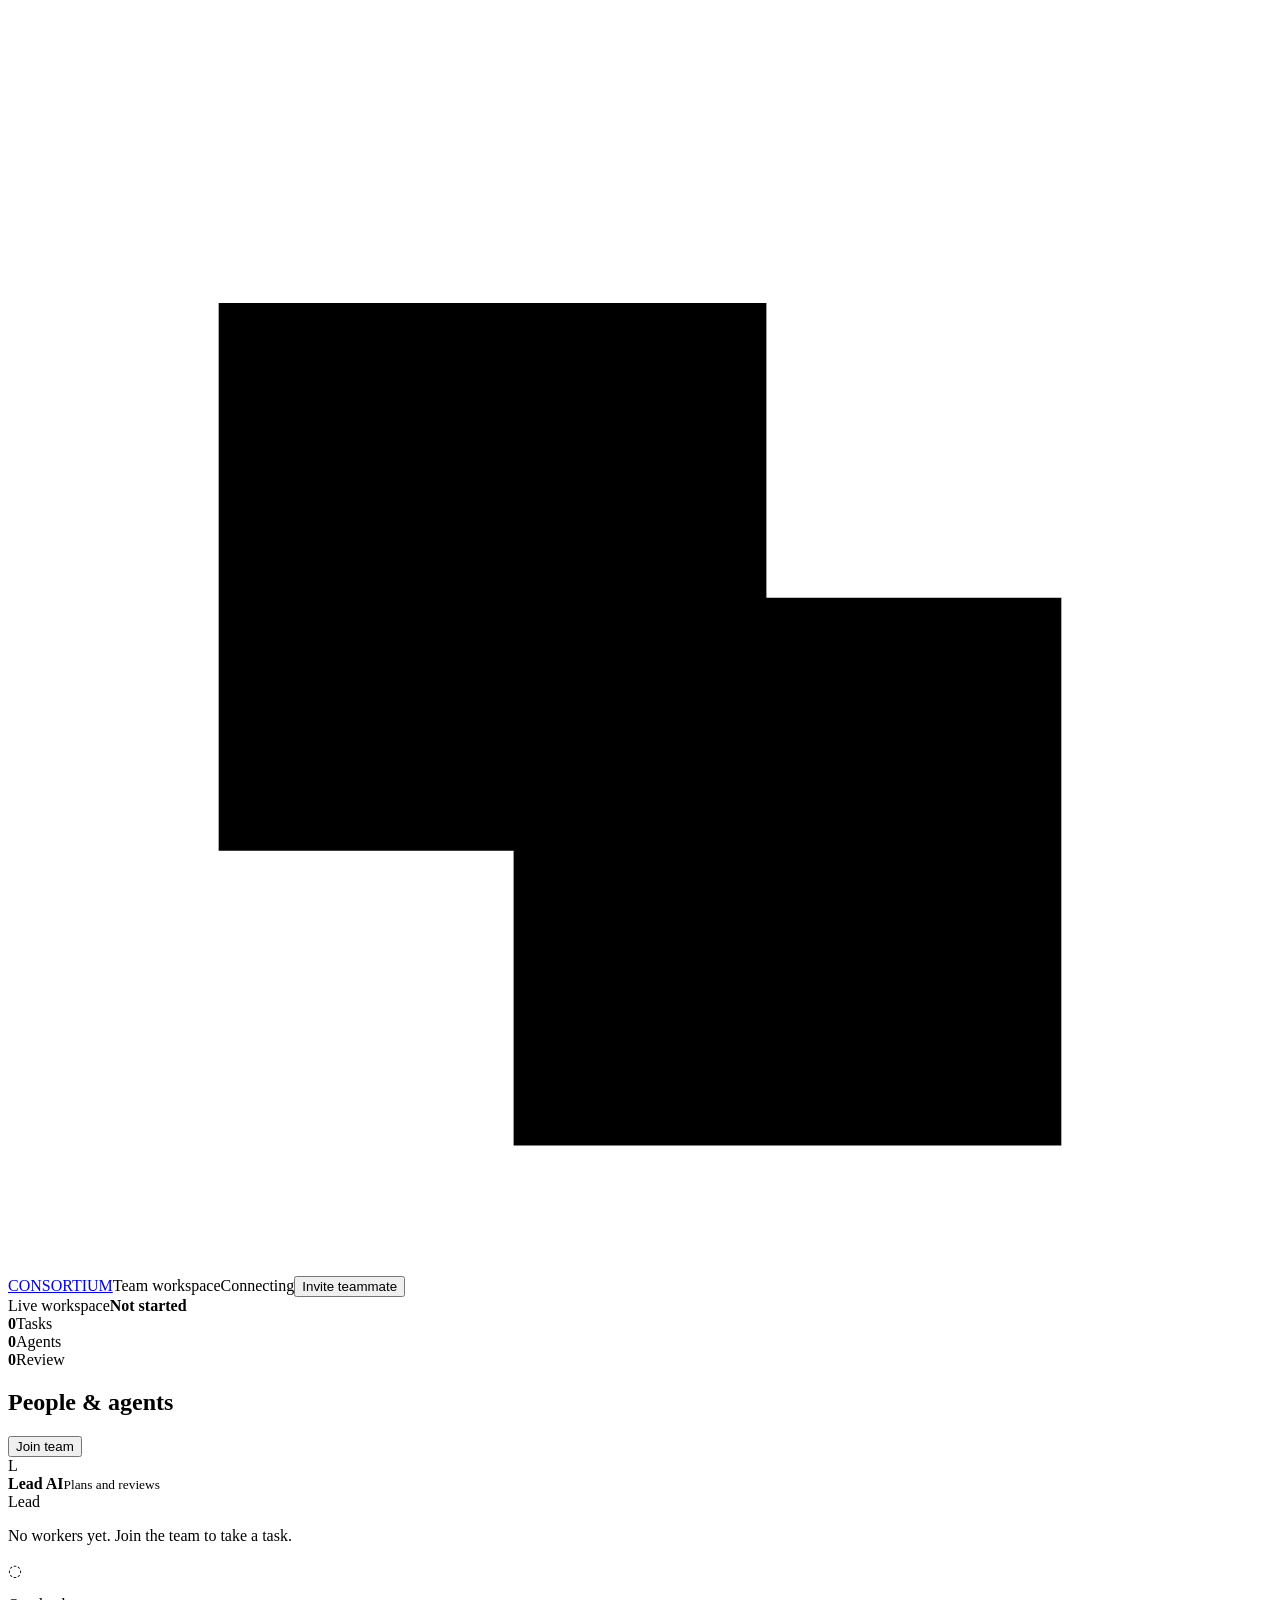
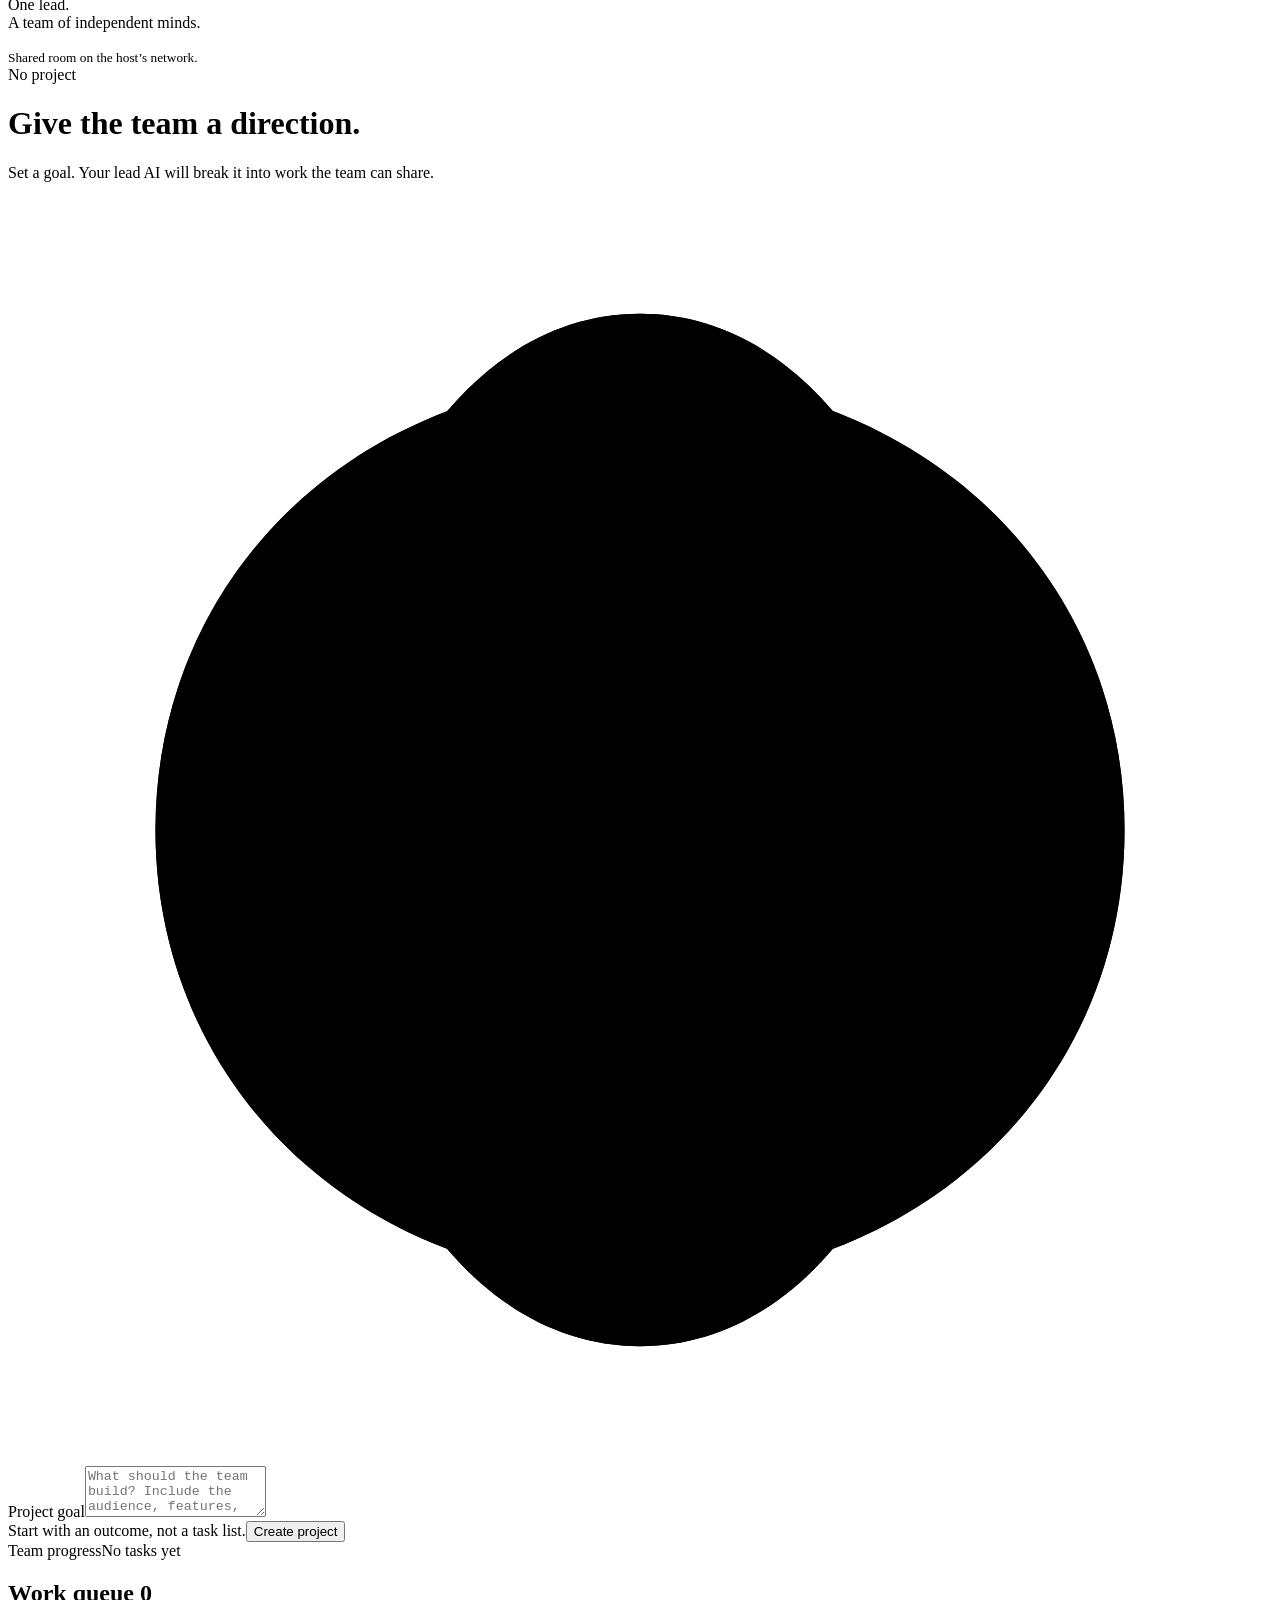
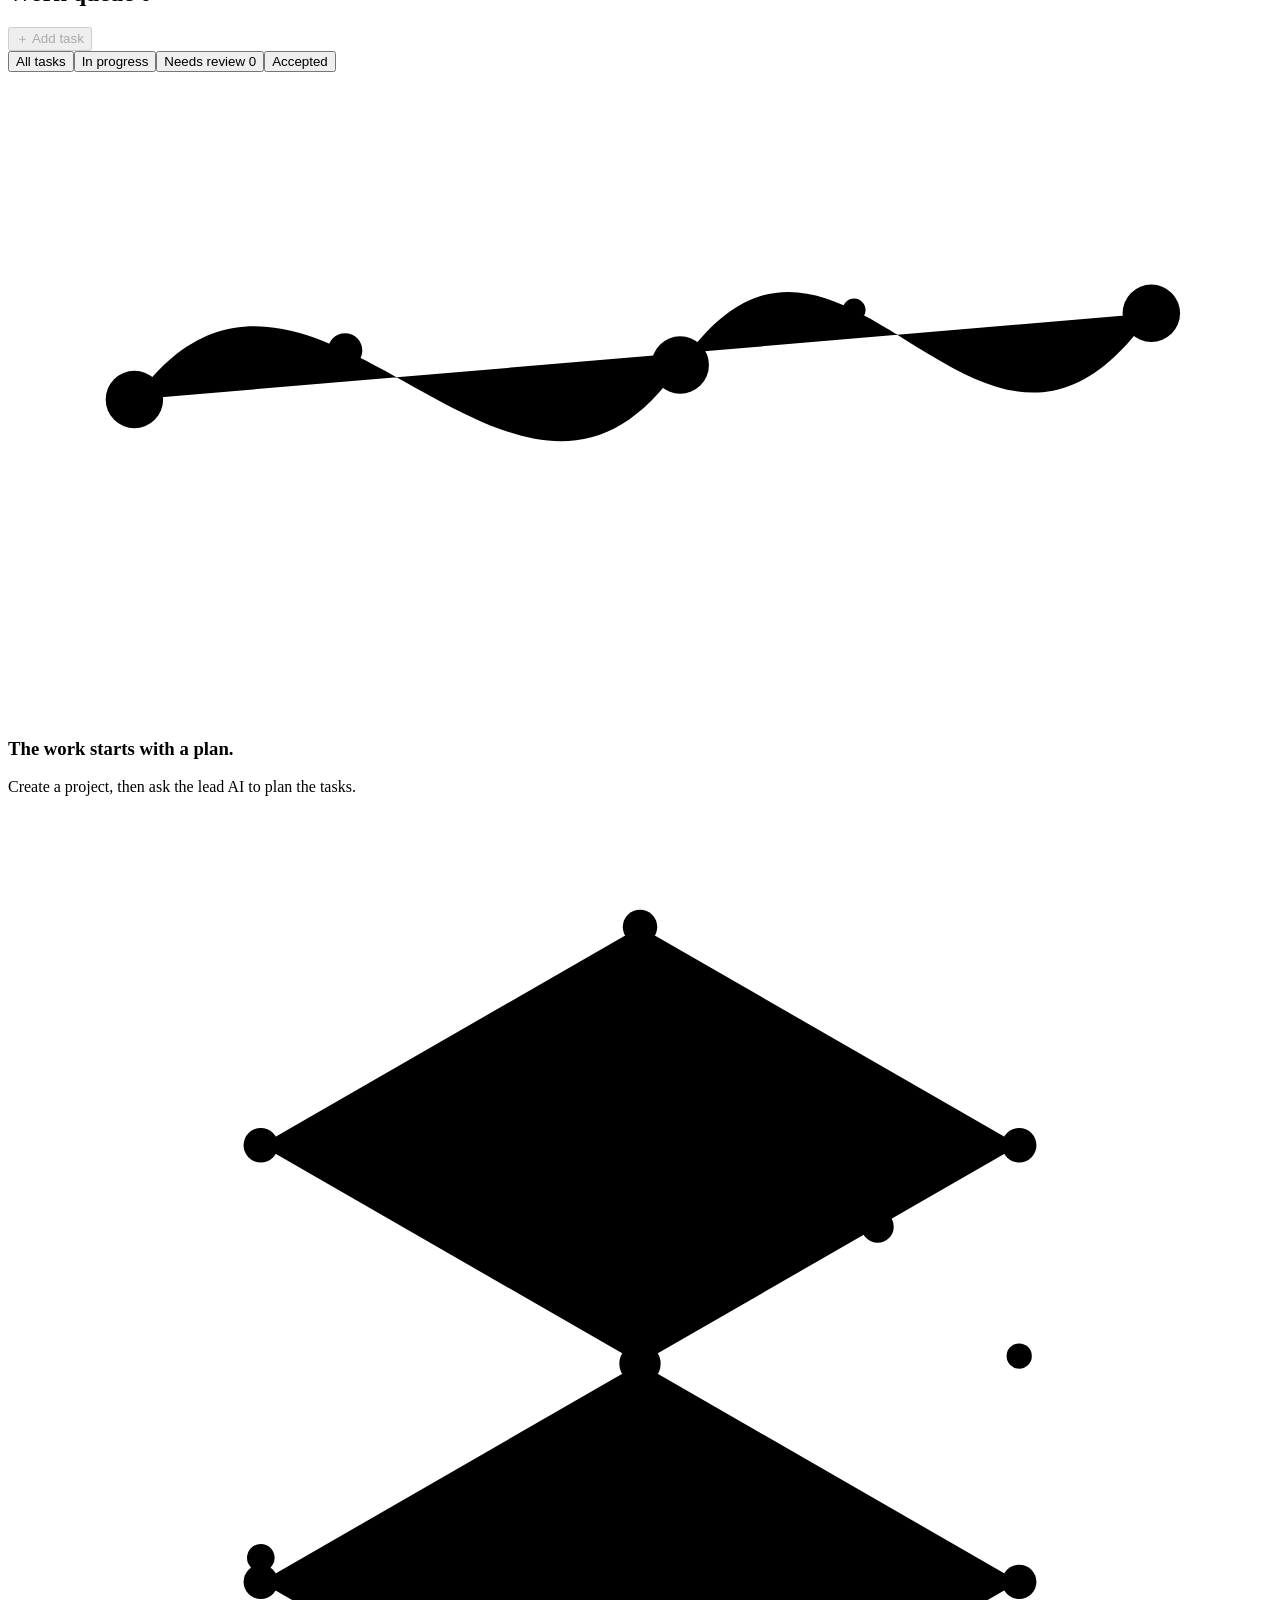
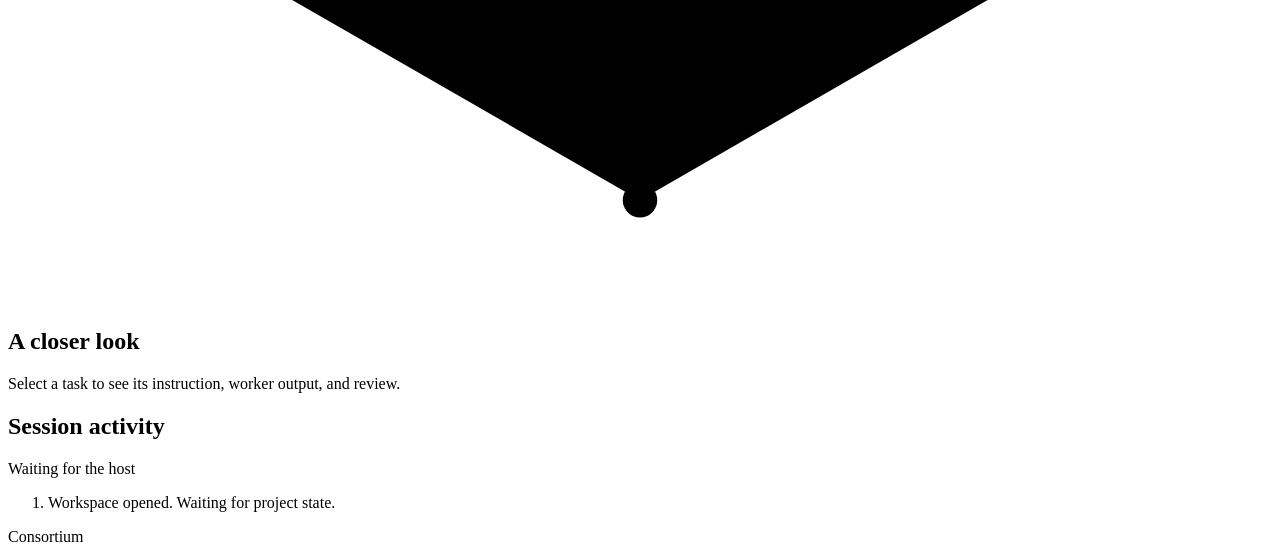
==== commit c6fbbf8c: "feat: Connect CLI generates a ONE-paste bootstrap command (downloads worker from the server + boots " ====
--- a/agent-mesh/server/webui/index.html
+++ b/agent-mesh/server/webui/index.html
@@ -18,5 +18,5 @@
 <dialog id="join-dialog"><form id="join-form"><div class="dialog-top"><h2>Join the team</h2><button type="button" class="close" data-close="join-dialog" aria-label="Close join dialog">×</button></div><p>Register the AI you’re working with. You can claim tasks here or run the worker client.</p><label for="owner">Your name</label><input id="owner" required maxlength="60" autocomplete="given-name" placeholder="Derek"><label for="provider">Provider</label><select id="provider"><option value="mock">Mock (demo)</option><option value="anthropic">Claude / Anthropic</option><option value="openai">OpenAI</option><option value="kimi">Kimi</option><option value="custom">Custom / OpenAI-compatible</option><option value="cli">CLI agent / local runner</option></select><p id="provider-help" class="help" hidden></p><div id="credentials" hidden><div id="custom-endpoint" hidden><label for="base-url">Base URL <span>required for automatic custom workers</span></label><input id="base-url" type="url" autocomplete="off" placeholder="https://openrouter.ai/api/v1"></div><label for="key">API key <span>optional</span></label><input type="password" id="key" autocomplete="off" placeholder="Stored in this tab only"><label for="model">Model <span>optional</span></label><input id="model" placeholder="Provider default"><p class="help">Add a key to run tasks automatically in this tab. Leave it blank to claim and submit work manually. The key is never sent to the Consortium host.</p></div><label for="room-code">Room code <span>if the host requires one</span></label><input id="room-code" autocomplete="off"><p id="join-error" class="error" role="alert"></p><button class="button primary" type="submit">Join team</button></form></dialog>
 <dialog id="task-dialog"><form id="task-form"><div class="dialog-top"><h2>Add a task</h2><button type="button" class="close" data-close="task-dialog" aria-label="Close task dialog">×</button></div><label for="task-title">Title</label><input id="task-title" required maxlength="160"><label for="task-instruction">Instruction</label><textarea id="task-instruction" required rows="5"></textarea><label for="dependencies">Depends on <span>Ctrl/Cmd-click for multiple</span></label><select id="dependencies" multiple></select><label for="task-assignee">Assign to <span>optional</span></label><select id="task-assignee"></select><p id="task-error" class="error" role="alert"></p><button class="button primary" type="submit">Add task</button></form></dialog>
 <dialog id="invite-dialog"><div class="dialog-top"><h2>Invite a teammate</h2><button class="close" data-close="invite-dialog" aria-label="Close invite dialog">×</button></div><label for="invite-address">Workspace address</label><input id="invite-address" readonly><p class="help" id="invite-help"></p><button class="button primary" id="copy-address">Copy address</button></dialog>
-<dialog id="cli-dialog"><form id="cli-form"><div class="dialog-top"><h2>Connect a CLI agent</h2><button type="button" class="close" data-close="cli-dialog" aria-label="Close CLI dialog">×</button></div><p>Pin this task to a teammate's command-line agent. They run the command below on their computer; their CLI then automatically pulls the tasks you assign — no API key leaves their machine.</p><label for="cli-owner">Teammate name</label><input id="cli-owner" required maxlength="60" placeholder="Bob"><label for="cli-command">Their CLI command <span>runs on their machine</span></label><input id="cli-command" placeholder="claude -p" value="claude -p"><p class="help">Examples: <code>claude -p</code>, <code>aider --message-file -</code>, or any command that reads a prompt on stdin and prints the result.</p><p id="cli-status" class="help"></p><div id="cli-command-box" hidden><label for="cli-generated">Command for your teammate <span>copy &amp; send</span></label><textarea id="cli-generated" rows="3" readonly></textarea><button type="button" class="button secondary" id="cli-copy">Copy command</button></div><p id="cli-error" class="error" role="alert"></p><div class="review-actions"><button type="submit" class="button primary">Pin task &amp; make command</button></div></form></dialog>
+<dialog id="cli-dialog"><form id="cli-form"><div class="dialog-top"><h2>Connect a CLI agent</h2><button type="button" class="close" data-close="cli-dialog" aria-label="Close CLI dialog">×</button></div><p>Pin this task to a teammate's command-line agent. They run the command below on their computer; their CLI then automatically pulls the tasks you assign — no API key leaves their machine.</p><label for="cli-owner">Teammate name</label><input id="cli-owner" required maxlength="60" placeholder="Bob"><label for="cli-command">Their CLI command <span>runs on their machine</span></label><input id="cli-command" placeholder="claude -p" value="claude -p"><p class="help">Examples: <code>claude -p</code>, <code>aider --message-file -</code>, or any command that reads a prompt on stdin and prints the result.</p><p id="cli-status" class="help"></p><div id="cli-command-box" hidden><label for="cli-generated">Command for your teammate <span>copy &amp; send</span></label><textarea id="cli-generated" rows="6" readonly></textarea><button type="button" class="button secondary" id="cli-copy">Copy command</button></div><p id="cli-error" class="error" role="alert"></p><div class="review-actions"><button type="submit" class="button primary">Pin task &amp; make command</button></div></form></dialog>
 </body></html>
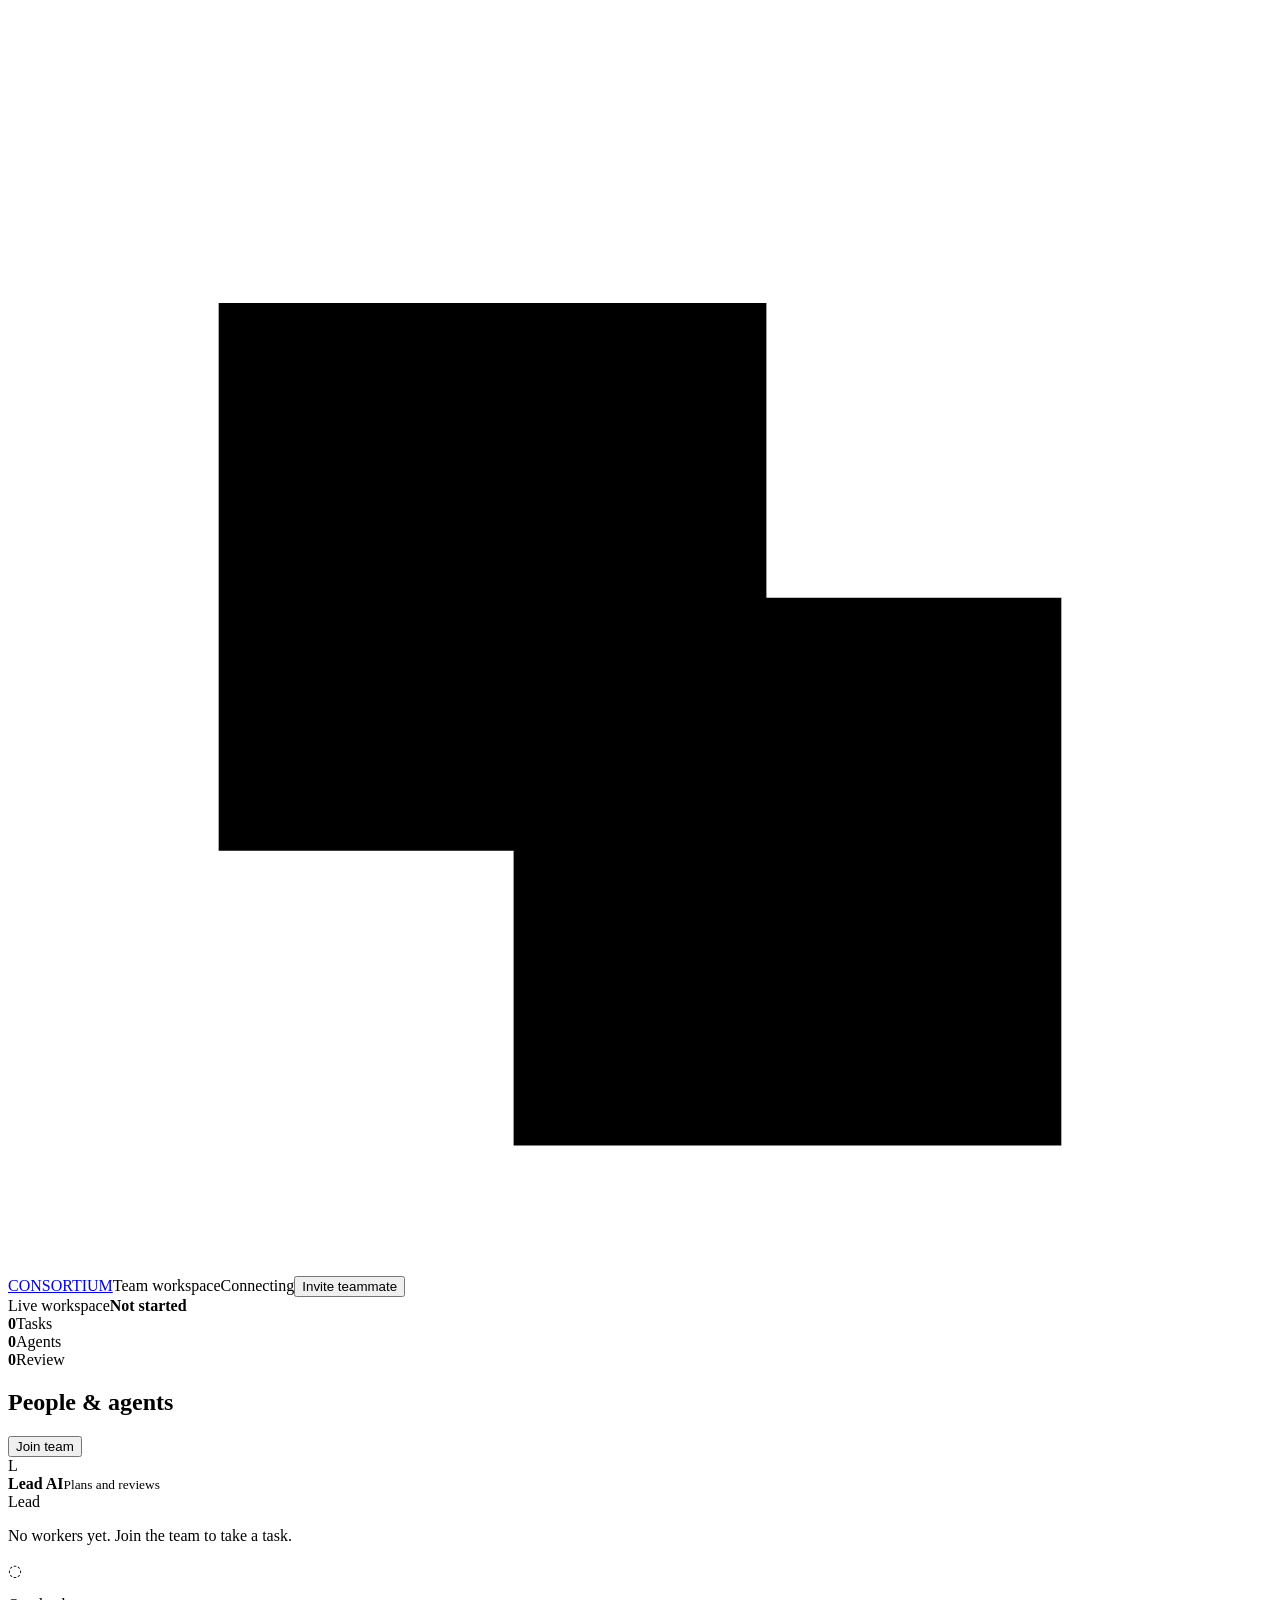
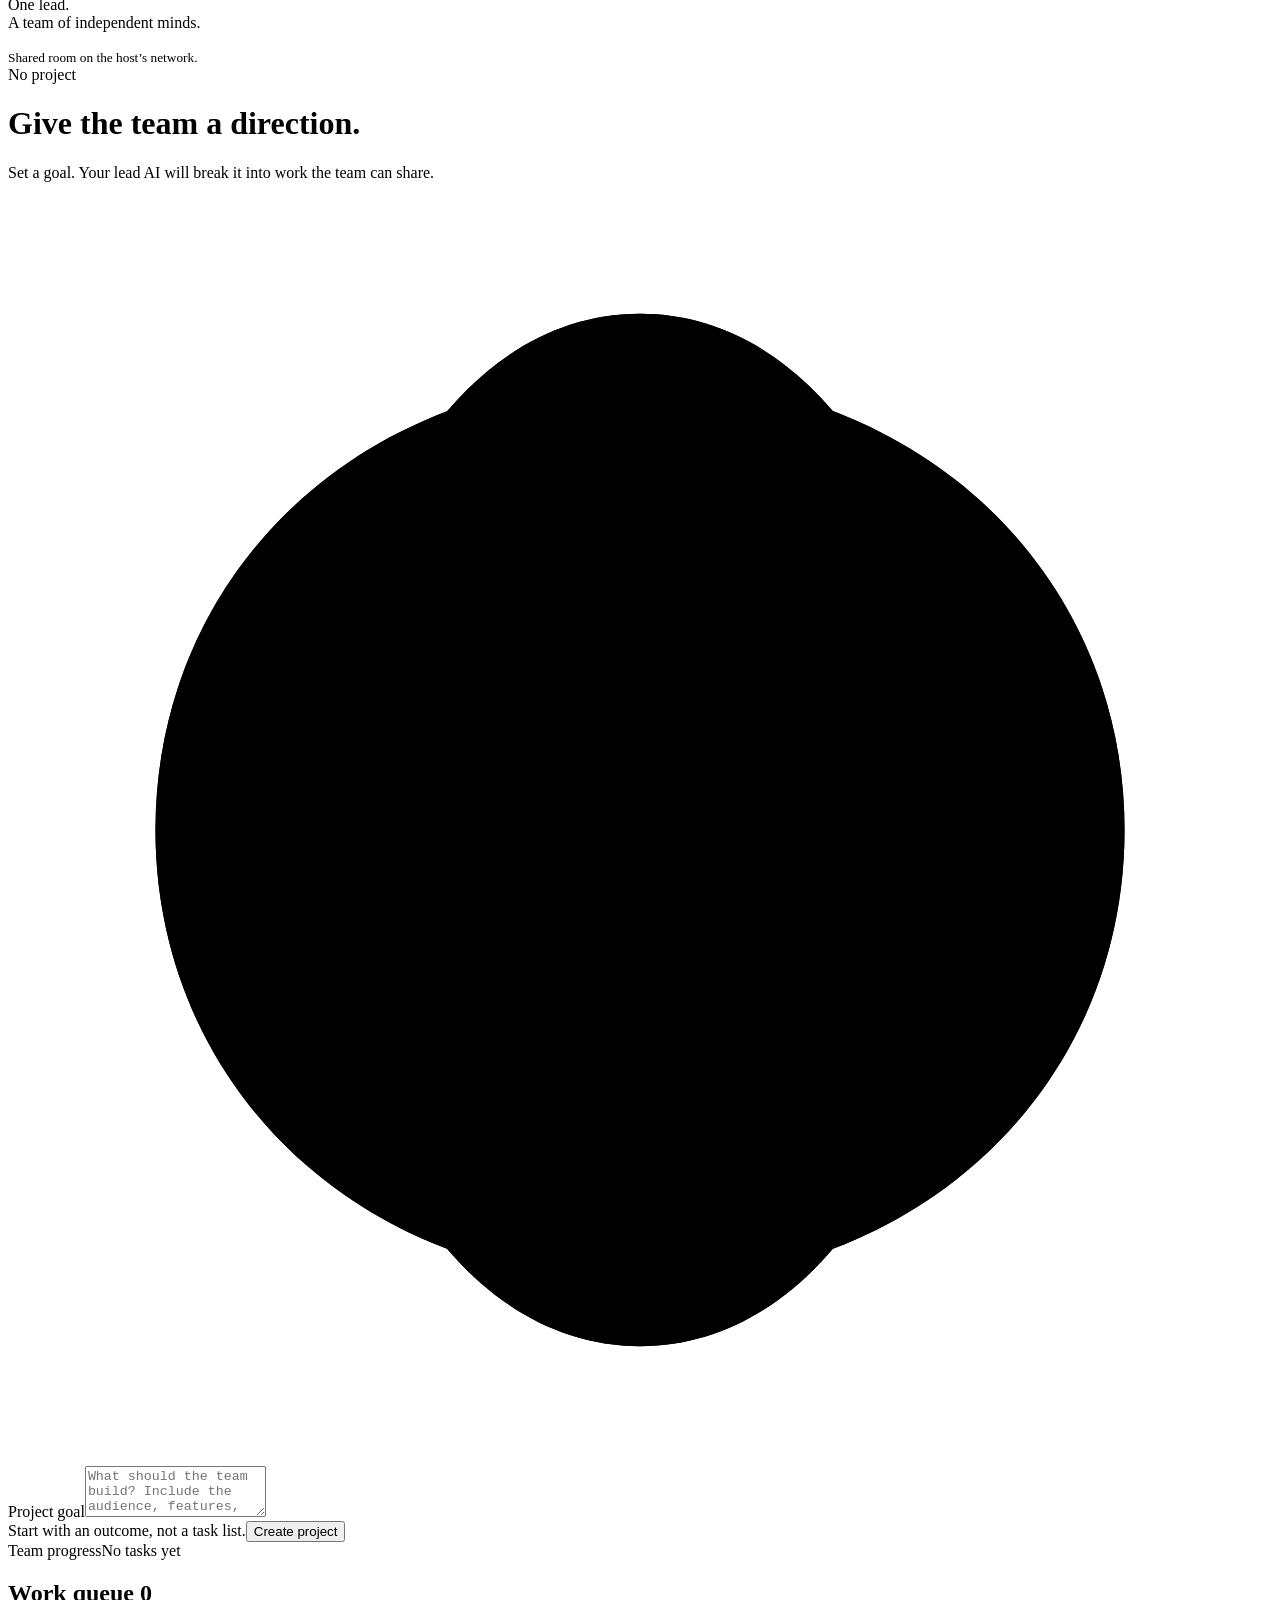
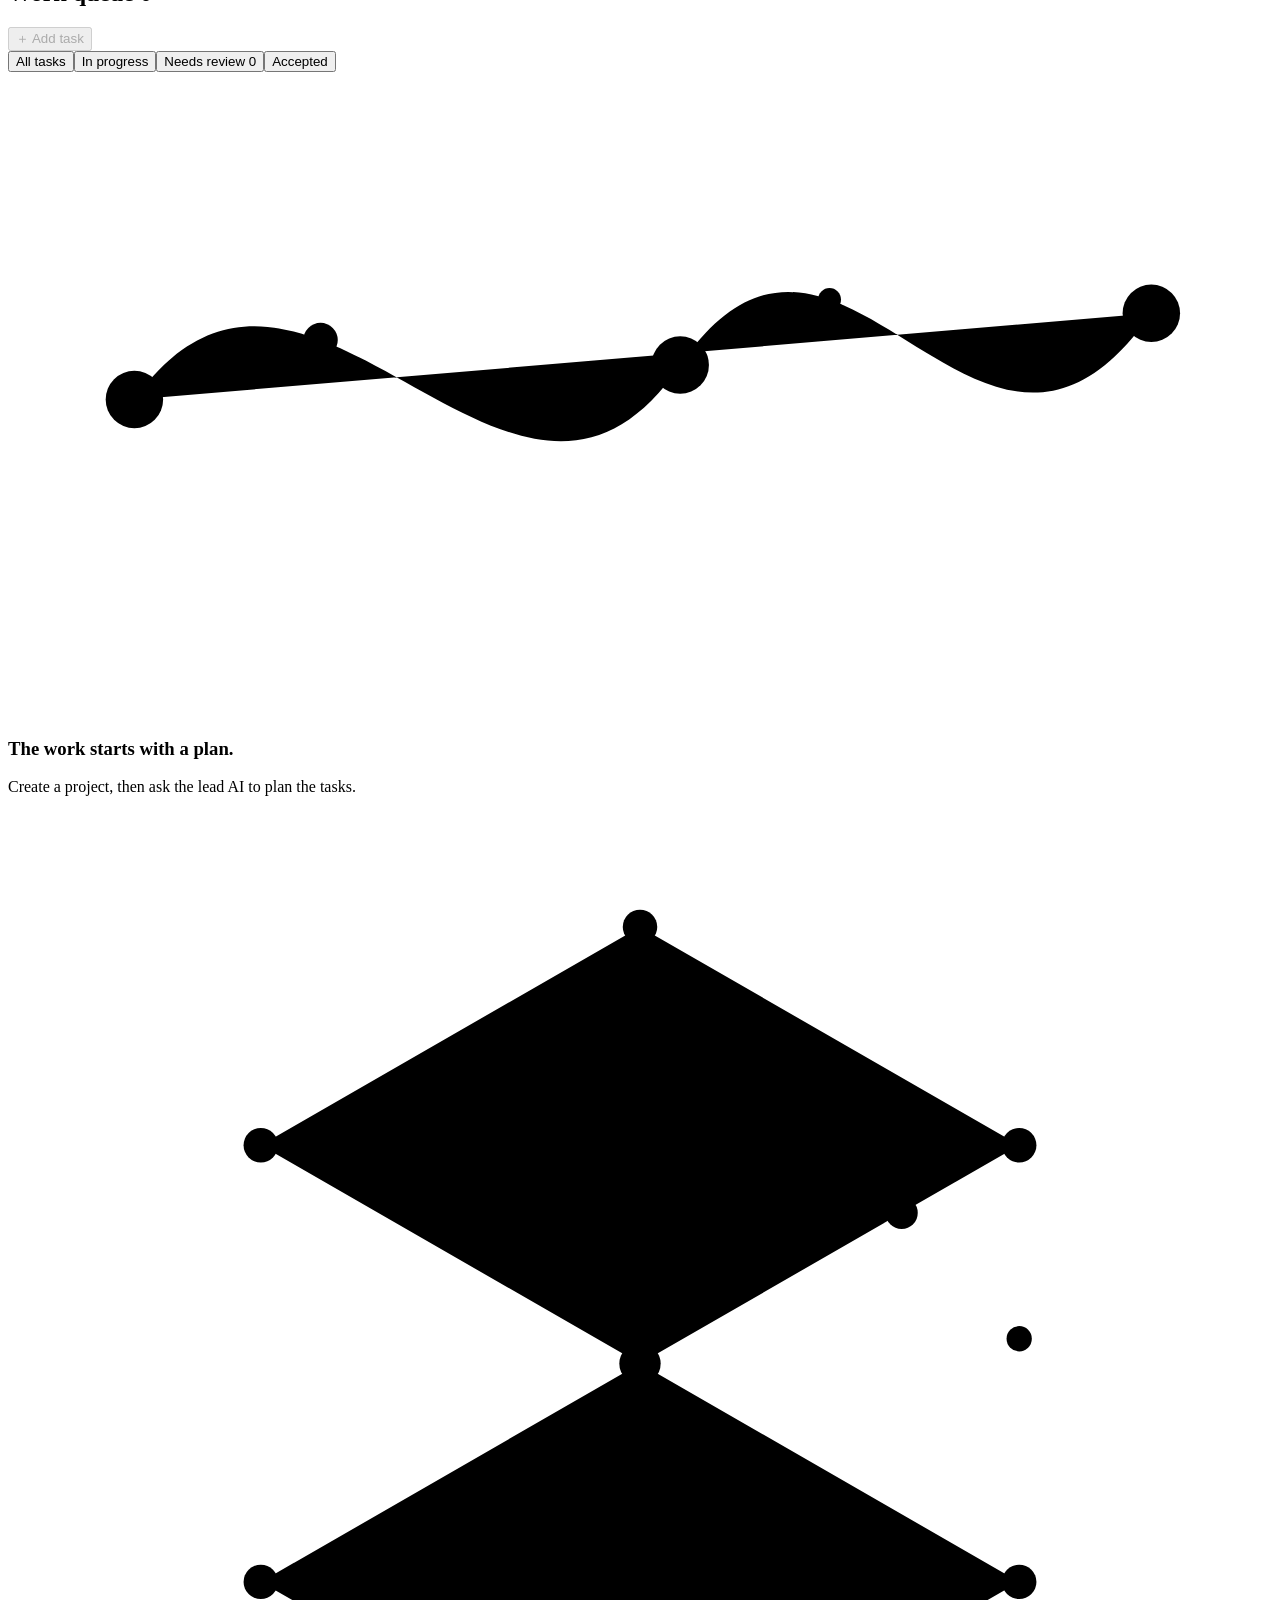
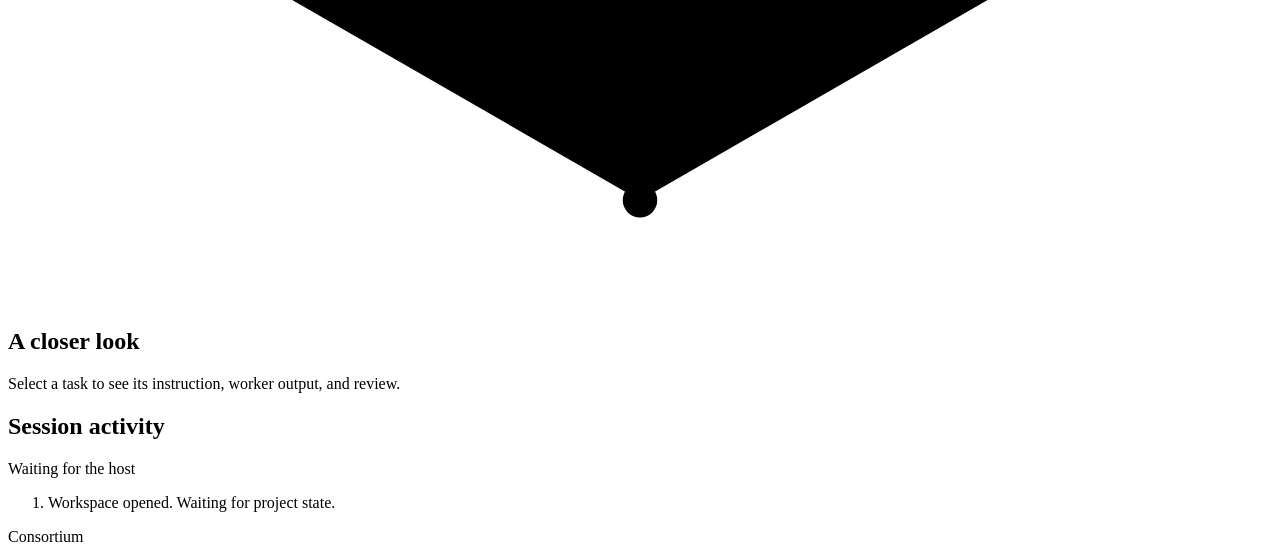
==== commit e7d8e65e: "feat: export accepted project results" ====
--- a/agent-mesh/server/webui/index.html
+++ b/agent-mesh/server/webui/index.html
@@ -6,7 +6,7 @@
 <div id="demo-banner" class="demo-banner" hidden><strong>Sample workspace</strong><span>Local demo. No API calls or real agents.</span><button id="sample-run">Run sample workers</button><a href="./">Connect to backend</a></div>
 <div class="layout">
 <aside class="sidebar"><section class="workspace-glance" aria-label="Workspace overview"><div class="glance-top"><span>Live workspace</span><strong id="overview-state">Not started</strong></div><div class="glance-metrics"><div><strong id="overview-tasks">0</strong><span>Tasks</span></div><div><strong id="worker-count">0</strong><span>Agents</span></div><div><strong id="overview-review">0</strong><span>Review</span></div></div><div class="glance-track" aria-hidden="true"><span id="overview-fill"></span></div></section><section class="team" id="team"><div class="section-heading"><h2>People & agents</h2><button id="join" class="small-button">Join team</button></div><div class="lead-row"><span class="avatar lead-avatar">L</span><div><strong>Lead AI</strong><small>Plans and reviews</small></div><span class="lead-marker">Lead</span></div><div id="workers"></div><p id="worker-empty" class="muted">No workers yet. Join the team to take a task.</p></section><div class="worker-console" id="worker-console" hidden><div class="section-heading"><h2>Your worker</h2><button class="quiet" id="leave">Leave</button></div><p id="my-worker"></p><button class="button secondary" id="claim">Claim next task</button><p class="help" id="worker-help">Use your AI to complete the instruction, then submit the result.</p></div><div class="sidebar-note"><span class="network-mark" aria-hidden="true">◌</span><p>One lead.<br>A team of independent minds.</p><small>Shared room on the host’s network.</small></div></aside>
-<main id="workspace"><div class="project-heading"><div class="project-copy"><span class="project-state" id="project-state">No project</span><h1 id="project-title">Give the team a direction.</h1><p id="project-summary">Set a goal. Your lead AI will break it into work the team can share.</p></div><div class="flow-shape" aria-hidden="true"><svg viewBox="0 0 240 240" focusable="false"><defs><path id="hero-route-a" pathLength="100" d="M120 34C174 34 212 72 212 120C212 168 174 206 120 206C66 206 28 168 28 120C28 72 66 34 120 34Z"/><path id="hero-route-b" pathLength="100" d="M120 22C156 22 181 66 181 120C181 174 156 218 120 218C84 218 59 174 59 120C59 66 84 22 120 22Z"/><path id="hero-route-c" pathLength="100" d="M120 42C184 42 211 80 201 127C191 174 157 205 108 199C59 193 29 157 37 110C45 63 72 42 120 42Z"/></defs><g class="orbit-shell shell-a"><use class="orbit-line" href="#hero-route-a"/><use class="orbit-glint" href="#hero-route-a"/><circle class="orbit-particle" r="2.8"><animateMotion dur="18s" begin="-7s" repeatCount="indefinite"><mpath href="#hero-route-a"/></animateMotion></circle></g><g class="orbit-shell shell-b"><use class="orbit-line" href="#hero-route-b"/><use class="orbit-glint" href="#hero-route-b"/><circle class="orbit-particle muted-particle" r="2.2"><animateMotion dur="24s" begin="-13s" repeatCount="indefinite"><mpath href="#hero-route-b"/></animateMotion></circle></g><g class="orbit-shell shell-c"><use class="orbit-line" href="#hero-route-c"/><use class="orbit-glint" href="#hero-route-c"/><circle class="orbit-particle" r="2.4"><animateMotion dur="31s" begin="-21s" repeatCount="indefinite"><mpath href="#hero-route-c"/></animateMotion></circle></g><g class="flow-kernel"><circle class="kernel-halo" cx="120" cy="120" r="24"/><path d="M102 121C105 101 130 94 143 109C156 124 142 145 121 143C101 141 92 125 102 109"/><circle class="kernel-node" cx="102" cy="121" r="2"/><circle class="kernel-node" cx="143" cy="109" r="2"/><circle class="kernel-node" cx="121" cy="143" r="2"/><circle class="kernel-heart" cx="120" cy="120" r="3.5"/></g></svg></div><div class="project-actions"><button id="pause" class="button secondary" hidden>Pause</button><button id="done" class="button secondary" hidden>Mark done</button></div></div>
+<main id="workspace"><div class="project-heading"><div class="project-copy"><span class="project-state" id="project-state">No project</span><h1 id="project-title">Give the team a direction.</h1><p id="project-summary">Set a goal. Your lead AI will break it into work the team can share.</p></div><div class="flow-shape" aria-hidden="true"><svg viewBox="0 0 240 240" focusable="false"><defs><path id="hero-route-a" pathLength="100" d="M120 34C174 34 212 72 212 120C212 168 174 206 120 206C66 206 28 168 28 120C28 72 66 34 120 34Z"/><path id="hero-route-b" pathLength="100" d="M120 22C156 22 181 66 181 120C181 174 156 218 120 218C84 218 59 174 59 120C59 66 84 22 120 22Z"/><path id="hero-route-c" pathLength="100" d="M120 42C184 42 211 80 201 127C191 174 157 205 108 199C59 193 29 157 37 110C45 63 72 42 120 42Z"/></defs><g class="orbit-shell shell-a"><use class="orbit-line" href="#hero-route-a"/><use class="orbit-glint" href="#hero-route-a"/><circle class="orbit-particle" r="2.8"><animateMotion dur="18s" begin="-7s" repeatCount="indefinite"><mpath href="#hero-route-a"/></animateMotion></circle></g><g class="orbit-shell shell-b"><use class="orbit-line" href="#hero-route-b"/><use class="orbit-glint" href="#hero-route-b"/><circle class="orbit-particle muted-particle" r="2.2"><animateMotion dur="24s" begin="-13s" repeatCount="indefinite"><mpath href="#hero-route-b"/></animateMotion></circle></g><g class="orbit-shell shell-c"><use class="orbit-line" href="#hero-route-c"/><use class="orbit-glint" href="#hero-route-c"/><circle class="orbit-particle" r="2.4"><animateMotion dur="31s" begin="-21s" repeatCount="indefinite"><mpath href="#hero-route-c"/></animateMotion></circle></g><g class="flow-kernel"><circle class="kernel-halo" cx="120" cy="120" r="24"/><path d="M102 121C105 101 130 94 143 109C156 124 142 145 121 143C101 141 92 125 102 109"/><circle class="kernel-node" cx="102" cy="121" r="2"/><circle class="kernel-node" cx="143" cy="109" r="2"/><circle class="kernel-node" cx="121" cy="143" r="2"/><circle class="kernel-heart" cx="120" cy="120" r="3.5"/></g></svg></div><div class="project-actions"><button id="export" class="button primary" hidden>Export result</button><button id="pause" class="button secondary" hidden>Pause</button><button id="done" class="button secondary" hidden>Mark done</button></div></div>
 <section id="goal-section" class="goal-section"><label for="goal">Project goal</label><textarea id="goal" rows="3" placeholder="What should the team build? Include the audience, features, and what a finished result looks like." maxlength="20000"></textarea><div class="goal-bottom"><span id="goal-help">Start with an outcome, not a task list.</span><button id="create" class="button primary">Create project</button></div></section>
 <div class="plan-bar" id="plan-bar" hidden><div><strong>The goal is set.</strong><p>Let the lead AI turn it into an initial task list.</p></div><button id="plan" class="button primary">Plan tasks</button></div>
 <div class="progress-section"><div class="progress-label"><span>Team progress</span><span id="progress-text">No tasks yet</span></div><div class="progress-track"><span id="progress-fill"></span></div></div>
@@ -18,5 +18,6 @@
 <dialog id="join-dialog"><form id="join-form"><div class="dialog-top"><h2>Join the team</h2><button type="button" class="close" data-close="join-dialog" aria-label="Close join dialog">×</button></div><p>Register the AI you’re working with. You can claim tasks here or run the worker client.</p><label for="owner">Your name</label><input id="owner" required maxlength="60" autocomplete="given-name" placeholder="Derek"><label for="provider">Provider</label><select id="provider"><option value="mock">Mock (demo)</option><option value="anthropic">Claude / Anthropic</option><option value="openai">OpenAI</option><option value="kimi">Kimi</option><option value="custom">Custom / OpenAI-compatible</option><option value="cli">CLI agent / local runner</option></select><p id="provider-help" class="help" hidden></p><div id="credentials" hidden><div id="custom-endpoint" hidden><label for="base-url">Base URL <span>required for automatic custom workers</span></label><input id="base-url" type="url" autocomplete="off" placeholder="https://openrouter.ai/api/v1"></div><label for="key">API key <span>optional</span></label><input type="password" id="key" autocomplete="off" placeholder="Stored in this tab only"><label for="model">Model <span>optional</span></label><input id="model" placeholder="Provider default"><p class="help">Add a key to run tasks automatically in this tab. Leave it blank to claim and submit work manually. The key is never sent to the Consortium host.</p></div><label for="room-code">Room code <span>if the host requires one</span></label><input id="room-code" autocomplete="off"><p id="join-error" class="error" role="alert"></p><button class="button primary" type="submit">Join team</button></form></dialog>
 <dialog id="task-dialog"><form id="task-form"><div class="dialog-top"><h2>Add a task</h2><button type="button" class="close" data-close="task-dialog" aria-label="Close task dialog">×</button></div><label for="task-title">Title</label><input id="task-title" required maxlength="160"><label for="task-instruction">Instruction</label><textarea id="task-instruction" required rows="5"></textarea><label for="dependencies">Depends on <span>Ctrl/Cmd-click for multiple</span></label><select id="dependencies" multiple></select><label for="task-assignee">Assign to <span>optional</span></label><select id="task-assignee"></select><p id="task-error" class="error" role="alert"></p><button class="button primary" type="submit">Add task</button></form></dialog>
 <dialog id="invite-dialog"><div class="dialog-top"><h2>Invite a teammate</h2><button class="close" data-close="invite-dialog" aria-label="Close invite dialog">×</button></div><label for="invite-address">Workspace address</label><input id="invite-address" readonly><p class="help" id="invite-help"></p><button class="button primary" id="copy-address">Copy address</button></dialog>
+<dialog id="export-dialog" class="export-dialog"><div class="dialog-top"><div><span class="export-kicker">Ready to take with you</span><h2>Export result</h2></div><button type="button" class="close" data-close="export-dialog" aria-label="Close export dialog">×</button></div><p id="export-summary">Consortium selected the accepted result that best represents the finished project.</p><div class="export-file"><span class="export-file-mark" aria-hidden="true">↧</span><div><strong id="export-filename">result.html</strong><small id="export-source"></small></div><span id="export-type">HTML</span></div><iframe id="export-preview" class="export-preview" sandbox="allow-scripts" title="Final result preview" hidden></iframe><p id="export-error" class="error" role="alert"></p><div class="export-actions"><button type="button" class="button secondary" id="export-preview-toggle" hidden>Preview</button><button type="button" class="button primary" id="export-download">Download final result</button></div><button type="button" class="export-record" id="export-record">Download project record <span>Tasks, reviews, and project state · JSON</span></button></dialog>
 <dialog id="cli-dialog"><form id="cli-form"><div class="dialog-top"><h2>Connect a CLI agent</h2><button type="button" class="close" data-close="cli-dialog" aria-label="Close CLI dialog">×</button></div><p>Pin this task to a teammate's command-line agent. They run the command below on their computer; their CLI then automatically pulls the tasks you assign — no API key leaves their machine.</p><label for="cli-owner">Teammate name</label><input id="cli-owner" required maxlength="60" placeholder="Bob"><label for="cli-command">Their CLI command <span>runs on their machine</span></label><input id="cli-command" placeholder="claude -p" value="claude -p"><p class="help">Examples: <code>claude -p</code>, <code>aider --message-file -</code>, or any command that reads a prompt on stdin and prints the result.</p><p id="cli-status" class="help"></p><div id="cli-command-box" hidden><label for="cli-generated">Command for your teammate <span>copy &amp; send</span></label><textarea id="cli-generated" rows="6" readonly></textarea><button type="button" class="button secondary" id="cli-copy">Copy command</button></div><p id="cli-error" class="error" role="alert"></p><div class="review-actions"><button type="submit" class="button primary">Pin task &amp; make command</button></div></form></dialog>
 </body></html>
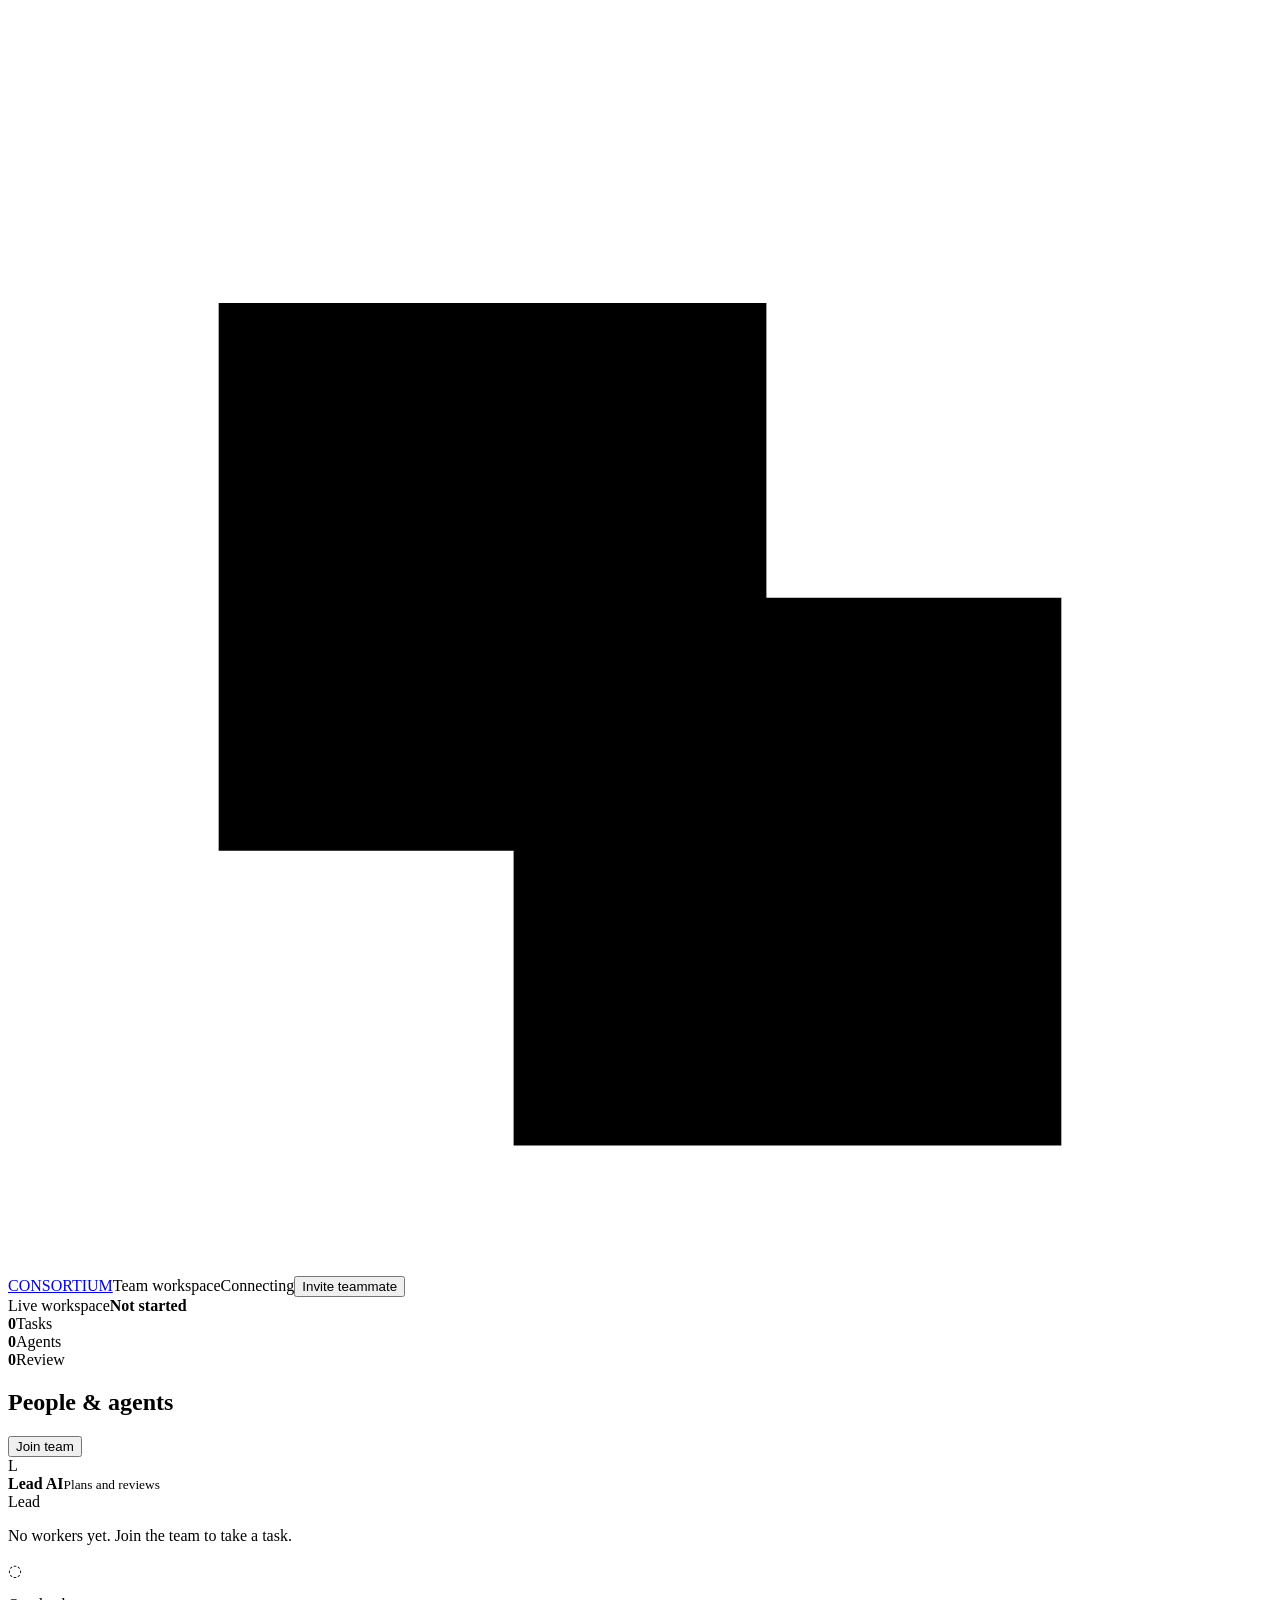
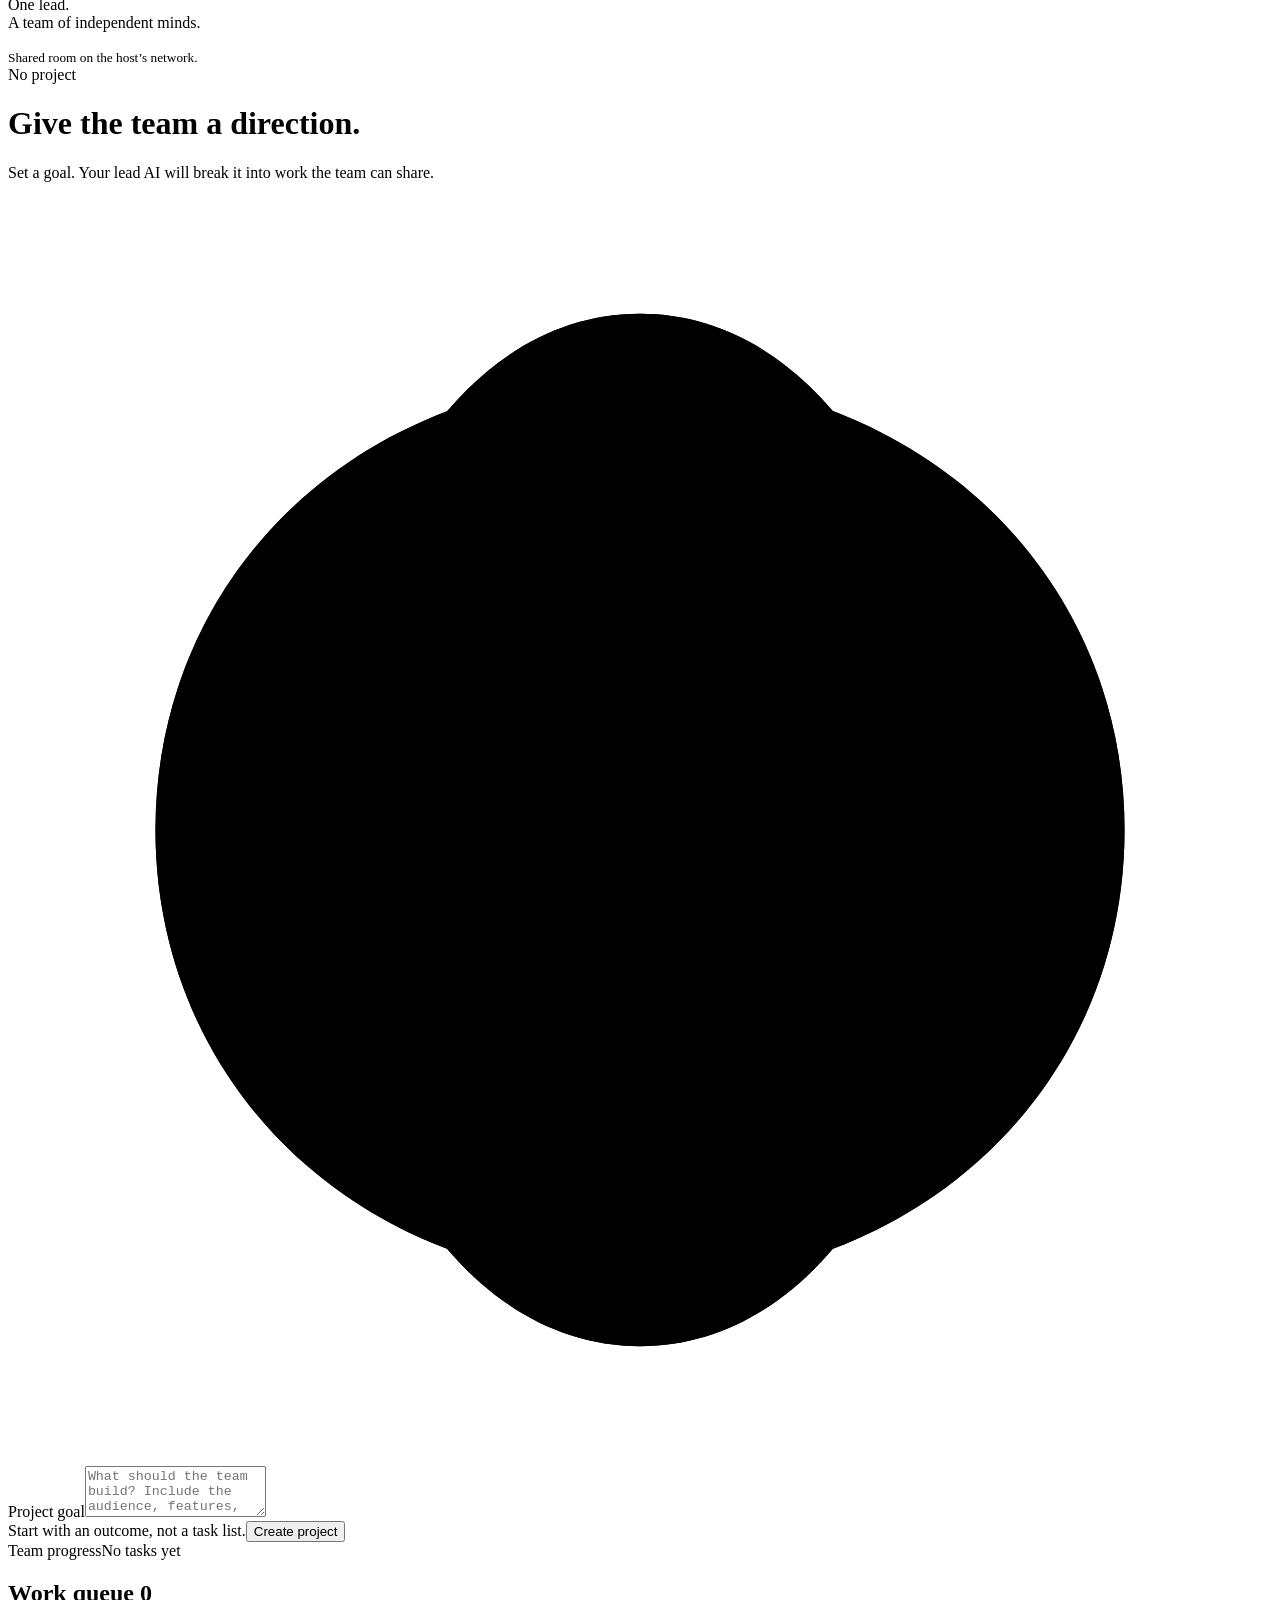
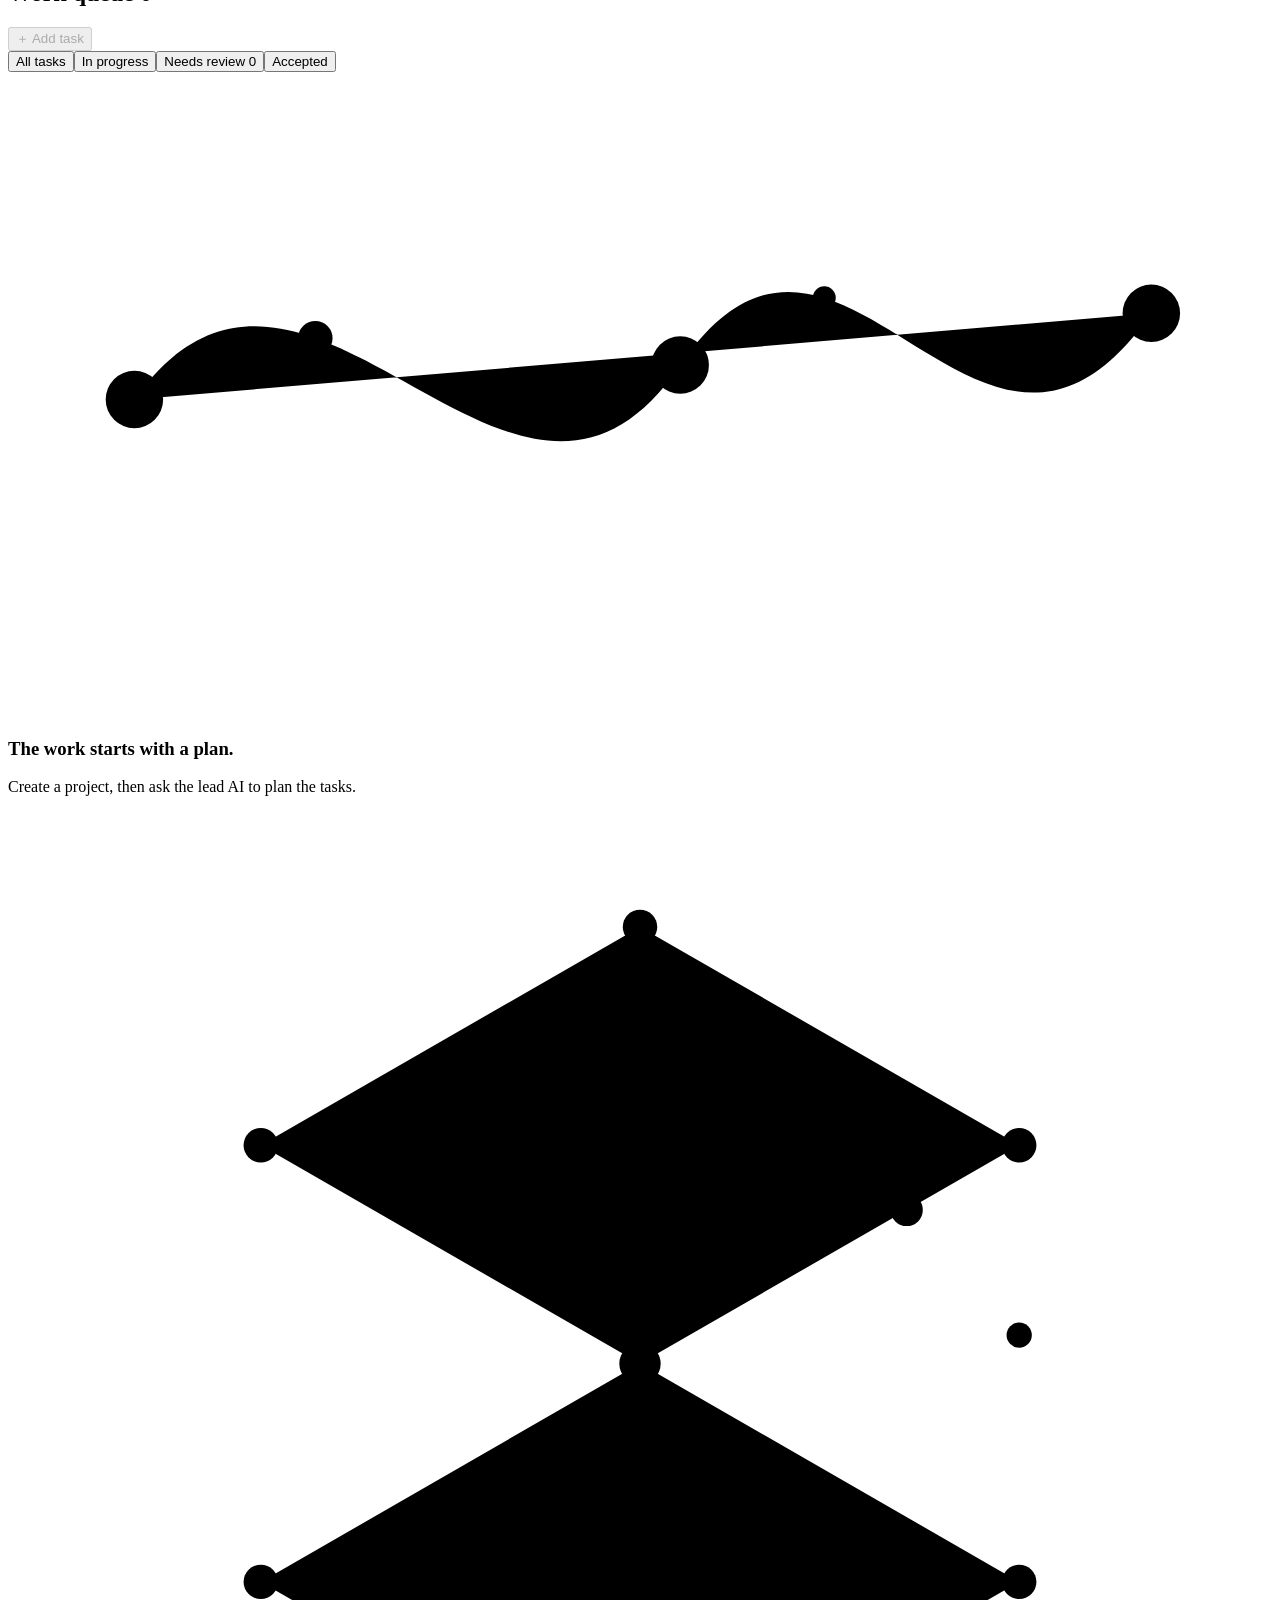
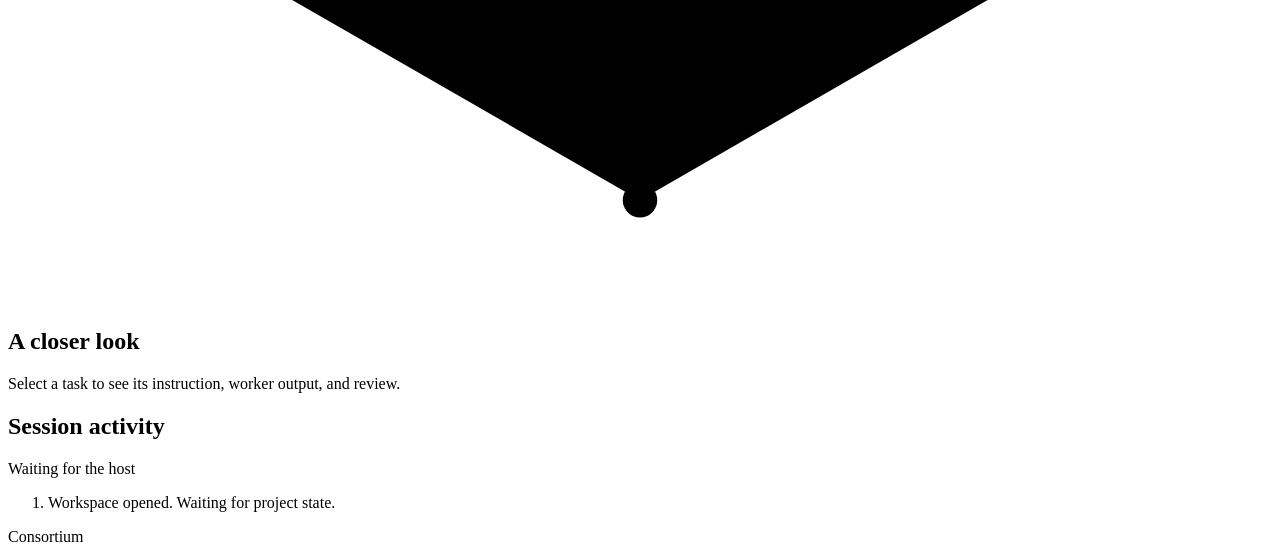
==== commit c79ea62b: "feat: leader can choose/supply the Lead AI for planning (lead_* fields on /api/project/plan + plan-b" ====
--- a/agent-mesh/server/webui/index.html
+++ b/agent-mesh/server/webui/index.html
@@ -6,9 +6,9 @@
 <div id="demo-banner" class="demo-banner" hidden><strong>Sample workspace</strong><span>Local demo. No API calls or real agents.</span><button id="sample-run">Run sample workers</button><a href="./">Connect to backend</a></div>
 <div class="layout">
 <aside class="sidebar"><section class="workspace-glance" aria-label="Workspace overview"><div class="glance-top"><span>Live workspace</span><strong id="overview-state">Not started</strong></div><div class="glance-metrics"><div><strong id="overview-tasks">0</strong><span>Tasks</span></div><div><strong id="worker-count">0</strong><span>Agents</span></div><div><strong id="overview-review">0</strong><span>Review</span></div></div><div class="glance-track" aria-hidden="true"><span id="overview-fill"></span></div></section><section class="team" id="team"><div class="section-heading"><h2>People & agents</h2><button id="join" class="small-button">Join team</button></div><div class="lead-row"><span class="avatar lead-avatar">L</span><div><strong>Lead AI</strong><small>Plans and reviews</small></div><span class="lead-marker">Lead</span></div><div id="workers"></div><p id="worker-empty" class="muted">No workers yet. Join the team to take a task.</p></section><div class="worker-console" id="worker-console" hidden><div class="section-heading"><h2>Your worker</h2><button class="quiet" id="leave">Leave</button></div><p id="my-worker"></p><button class="button secondary" id="claim">Claim next task</button><p class="help" id="worker-help">Use your AI to complete the instruction, then submit the result.</p></div><div class="sidebar-note"><span class="network-mark" aria-hidden="true">◌</span><p>One lead.<br>A team of independent minds.</p><small>Shared room on the host’s network.</small></div></aside>
-<main id="workspace"><div class="project-heading"><div class="project-copy"><span class="project-state" id="project-state">No project</span><h1 id="project-title">Give the team a direction.</h1><p id="project-summary">Set a goal. Your lead AI will break it into work the team can share.</p></div><div class="flow-shape" aria-hidden="true"><svg viewBox="0 0 240 240" focusable="false"><defs><path id="hero-route-a" pathLength="100" d="M120 34C174 34 212 72 212 120C212 168 174 206 120 206C66 206 28 168 28 120C28 72 66 34 120 34Z"/><path id="hero-route-b" pathLength="100" d="M120 22C156 22 181 66 181 120C181 174 156 218 120 218C84 218 59 174 59 120C59 66 84 22 120 22Z"/><path id="hero-route-c" pathLength="100" d="M120 42C184 42 211 80 201 127C191 174 157 205 108 199C59 193 29 157 37 110C45 63 72 42 120 42Z"/></defs><g class="orbit-shell shell-a"><use class="orbit-line" href="#hero-route-a"/><use class="orbit-glint" href="#hero-route-a"/><circle class="orbit-particle" r="2.8"><animateMotion dur="18s" begin="-7s" repeatCount="indefinite"><mpath href="#hero-route-a"/></animateMotion></circle></g><g class="orbit-shell shell-b"><use class="orbit-line" href="#hero-route-b"/><use class="orbit-glint" href="#hero-route-b"/><circle class="orbit-particle muted-particle" r="2.2"><animateMotion dur="24s" begin="-13s" repeatCount="indefinite"><mpath href="#hero-route-b"/></animateMotion></circle></g><g class="orbit-shell shell-c"><use class="orbit-line" href="#hero-route-c"/><use class="orbit-glint" href="#hero-route-c"/><circle class="orbit-particle" r="2.4"><animateMotion dur="31s" begin="-21s" repeatCount="indefinite"><mpath href="#hero-route-c"/></animateMotion></circle></g><g class="flow-kernel"><circle class="kernel-halo" cx="120" cy="120" r="24"/><path d="M102 121C105 101 130 94 143 109C156 124 142 145 121 143C101 141 92 125 102 109"/><circle class="kernel-node" cx="102" cy="121" r="2"/><circle class="kernel-node" cx="143" cy="109" r="2"/><circle class="kernel-node" cx="121" cy="143" r="2"/><circle class="kernel-heart" cx="120" cy="120" r="3.5"/></g></svg></div><div class="project-actions"><button id="export" class="button primary" hidden>Export result</button><button id="pause" class="button secondary" hidden>Pause</button><button id="done" class="button secondary" hidden>Mark done</button></div></div>
+<main id="workspace"><div class="project-heading"><div class="project-copy"><span class="project-state" id="project-state">No project</span><h1 id="project-title">Give the team a direction.</h1><p id="project-summary">Set a goal. Your lead AI will break it into work the team can share.</p></div><div class="flow-shape" aria-hidden="true"><svg viewBox="0 0 240 240" focusable="false"><defs><path id="hero-route-a" pathLength="100" d="M120 34C174 34 212 72 212 120C212 168 174 206 120 206C66 206 28 168 28 120C28 72 66 34 120 34Z"/><path id="hero-route-b" pathLength="100" d="M120 22C156 22 181 66 181 120C181 174 156 218 120 218C84 218 59 174 59 120C59 66 84 22 120 22Z"/><path id="hero-route-c" pathLength="100" d="M120 42C184 42 211 80 201 127C191 174 157 205 108 199C59 193 29 157 37 110C45 63 72 42 120 42Z"/></defs><g class="orbit-shell shell-a"><use class="orbit-line" href="#hero-route-a"/><use class="orbit-glint" href="#hero-route-a"/><circle class="orbit-particle" r="2.8"><animateMotion dur="18s" begin="-7s" repeatCount="indefinite"><mpath href="#hero-route-a"/></animateMotion></circle></g><g class="orbit-shell shell-b"><use class="orbit-line" href="#hero-route-b"/><use class="orbit-glint" href="#hero-route-b"/><circle class="orbit-particle muted-particle" r="2.2"><animateMotion dur="24s" begin="-13s" repeatCount="indefinite"><mpath href="#hero-route-b"/></animateMotion></circle></g><g class="orbit-shell shell-c"><use class="orbit-line" href="#hero-route-c"/><use class="orbit-glint" href="#hero-route-c"/><circle class="orbit-particle" r="2.4"><animateMotion dur="31s" begin="-21s" repeatCount="indefinite"><mpath href="#hero-route-c"/></animateMotion></circle></g><g class="flow-kernel"><circle class="kernel-halo" cx="120" cy="120" r="24"/><path d="M102 121C105 101 130 94 143 109C156 124 142 145 121 143C101 141 92 125 102 109"/><circle class="kernel-node" cx="102" cy="121" r="2"/><circle class="kernel-node" cx="143" cy="109" r="2"/><circle class="kernel-node" cx="121" cy="143" r="2"/><circle class="kernel-heart" cx="120" cy="120" r="3.5"/></g></svg></div><div class="project-actions"><button id="pause" class="button secondary" hidden>Pause</button><button id="done" class="button secondary" hidden>Mark done</button></div></div>
 <section id="goal-section" class="goal-section"><label for="goal">Project goal</label><textarea id="goal" rows="3" placeholder="What should the team build? Include the audience, features, and what a finished result looks like." maxlength="20000"></textarea><div class="goal-bottom"><span id="goal-help">Start with an outcome, not a task list.</span><button id="create" class="button primary">Create project</button></div></section>
-<div class="plan-bar" id="plan-bar" hidden><div><strong>The goal is set.</strong><p>Let the lead AI turn it into an initial task list.</p></div><button id="plan" class="button primary">Plan tasks</button></div>
+<div class="plan-bar" id="plan-bar" hidden><div><strong>The goal is set.</strong><p>Let the lead AI turn it into an initial task list.</p><details class="lead-config"><summary>Lead AI for planning</summary><div class="lead-config-fields"><select id="lead-provider"><option value="">Server default</option><option value="anthropic">Claude / Anthropic</option><option value="openai">OpenAI</option><option value="kimi">Kimi</option><option value="custom">Custom / OpenAI-compatible</option><option value="mock">Template (no AI)</option></select><input id="lead-base-url" type="url" placeholder="Base URL (custom only)" hidden><input id="lead-model" placeholder="Model (optional)"><input id="lead-key" type="password" placeholder="API key (optional; stays with the host)"></div><p class="help">Leave as “Server default” to use the AI the host configured. A key entered here is used only by the host’s server to plan.</p></details></div><button id="plan" class="button primary">Plan tasks</button></div>
 <div class="progress-section"><div class="progress-label"><span>Team progress</span><span id="progress-text">No tasks yet</span></div><div class="progress-track"><span id="progress-fill"></span></div></div>
 <div class="work-area"><section class="queue"><div class="section-heading queue-title"><h2>Work queue <span id="task-count">0</span></h2><button id="add-task" class="quiet" disabled>＋ Add task</button></div><div class="filters" role="group" aria-label="Filter tasks"><button data-filter="all" aria-pressed="true">All tasks</button><button data-filter="assigned" aria-pressed="false">In progress</button><button data-filter="submitted" aria-pressed="false">Needs review <span id="review-count">0</span></button><button data-filter="accepted" aria-pressed="false">Accepted</button></div><div id="task-list" class="task-list"></div><div class="queue-empty" id="queue-empty"><svg class="queue-flow" viewBox="0 0 220 112" aria-hidden="true"><defs><path id="queue-route" pathLength="100" d="M22 57C52 15 88 94 117 51C145 10 169 85 199 42"/></defs><path class="queue-baseline" d="M20 91H200"/><use class="queue-route" href="#queue-route"/><g class="queue-stations"><circle cx="22" cy="57" r="5"/><circle cx="117" cy="51" r="5"/><circle cx="199" cy="42" r="5"/></g><g class="queue-packet"><circle r="3"><animateMotion dur="14s" repeatCount="indefinite"><mpath href="#queue-route"/></animateMotion></circle><circle r="2"><animateMotion dur="14s" begin="-7s" repeatCount="indefinite"><mpath href="#queue-route"/></animateMotion></circle></g></svg><h3>The work starts with a plan.</h3><p>Create a project, then ask the lead AI to plan the tasks.</p></div></section>
 <aside class="inspector" id="inspector" aria-label="Task details"><div id="detail-empty"><svg class="inspector-flow cube-flow" viewBox="0 0 220 190" aria-hidden="true"><defs><path id="cube-top-route" pathLength="100" d="M110 20L176 58L110 96L44 58Z"/><path id="cube-left-route" pathLength="100" d="M44 58L110 96L110 172L44 134Z"/><path id="cube-right-route" pathLength="100" d="M110 96L176 58L176 134L110 172Z"/></defs><g class="cube-edges"><path d="M110 20L176 58L110 96L44 58ZM110 96L176 134L110 172L44 134ZM110 20L110 96M176 58L176 134M110 96L110 172M44 58L44 134"/></g><g class="cube-vertices"><circle cx="110" cy="20" r="3"/><circle cx="176" cy="58" r="3"/><circle cx="110" cy="96" r="3.6"/><circle class="coincident-vertex" cx="110" cy="96" r="1.7"/><circle cx="44" cy="58" r="3"/><circle cx="176" cy="134" r="3"/><circle cx="110" cy="172" r="3"/><circle cx="44" cy="134" r="3"/></g><g class="cube-packets"><circle r="2.8"><animateMotion dur="20s" begin="-4s" repeatCount="indefinite" calcMode="linear"><mpath href="#cube-top-route"/></animateMotion></circle><circle r="2.4"><animateMotion dur="26s" begin="-17s" repeatCount="indefinite" calcMode="linear"><mpath href="#cube-left-route"/></animateMotion></circle><circle r="2.2"><animateMotion dur="32s" begin="-9s" repeatCount="indefinite" calcMode="linear"><mpath href="#cube-right-route"/></animateMotion></circle></g></svg><h2>A closer look</h2><p>Select a task to see its instruction, worker output, and review.</p></div><div id="task-detail" hidden><div class="detail-top"><span id="detail-state" class="state-chip"></span><span id="detail-seq"></span></div><h2 id="detail-title"></h2><p id="detail-worker" class="detail-worker"></p><div id="assign-row" class="assign-row" hidden><label for="assign-select">Assign to</label><select id="assign-select"></select><button id="assign-btn" class="small-button" type="button">Assign</button><button id="connect-cli-btn" class="small-button" type="button">Connect CLI</button></div><button id="take-task" class="button secondary take-task" type="button" hidden>Take this task</button><h3>Instruction</h3><p id="detail-instruction" class="instruction"></p><p id="detail-deps" class="help"></p><div id="output-section" hidden><div class="section-heading"><h3>Worker output</h3><button id="preview-output" class="quiet">Preview HTML</button></div><pre id="detail-output"></pre><iframe id="output-frame" sandbox="allow-scripts" title="Worker HTML output preview" hidden></iframe></div><div id="review-note-section" hidden><h3>Review note</h3><p id="detail-review"></p></div><form id="review-form" hidden><label for="review-note">Review note</label><textarea id="review-note" rows="2" placeholder="What works, or what needs to change?"></textarea><label for="followup">Follow-up instruction <span>optional on rejection</span></label><textarea id="followup" rows="2" placeholder="Describe a correction for a new task"></textarea><div class="review-actions"><button class="button secondary" type="submit" value="rejected">Request changes</button><button class="button primary" type="submit" value="accepted">Accept</button></div></form><form id="submit-form" hidden><label for="worker-output">Your result</label><textarea id="worker-output" rows="7" required placeholder="Paste the result produced by your AI."></textarea><button class="button primary" type="submit">Submit for review</button></form><button id="copy-instruction" class="quiet copy-instruction">Copy instruction</button></div></aside></div>
@@ -18,6 +18,5 @@
 <dialog id="join-dialog"><form id="join-form"><div class="dialog-top"><h2>Join the team</h2><button type="button" class="close" data-close="join-dialog" aria-label="Close join dialog">×</button></div><p>Register the AI you’re working with. You can claim tasks here or run the worker client.</p><label for="owner">Your name</label><input id="owner" required maxlength="60" autocomplete="given-name" placeholder="Derek"><label for="provider">Provider</label><select id="provider"><option value="mock">Mock (demo)</option><option value="anthropic">Claude / Anthropic</option><option value="openai">OpenAI</option><option value="kimi">Kimi</option><option value="custom">Custom / OpenAI-compatible</option><option value="cli">CLI agent / local runner</option></select><p id="provider-help" class="help" hidden></p><div id="credentials" hidden><div id="custom-endpoint" hidden><label for="base-url">Base URL <span>required for automatic custom workers</span></label><input id="base-url" type="url" autocomplete="off" placeholder="https://openrouter.ai/api/v1"></div><label for="key">API key <span>optional</span></label><input type="password" id="key" autocomplete="off" placeholder="Stored in this tab only"><label for="model">Model <span>optional</span></label><input id="model" placeholder="Provider default"><p class="help">Add a key to run tasks automatically in this tab. Leave it blank to claim and submit work manually. The key is never sent to the Consortium host.</p></div><label for="room-code">Room code <span>if the host requires one</span></label><input id="room-code" autocomplete="off"><p id="join-error" class="error" role="alert"></p><button class="button primary" type="submit">Join team</button></form></dialog>
 <dialog id="task-dialog"><form id="task-form"><div class="dialog-top"><h2>Add a task</h2><button type="button" class="close" data-close="task-dialog" aria-label="Close task dialog">×</button></div><label for="task-title">Title</label><input id="task-title" required maxlength="160"><label for="task-instruction">Instruction</label><textarea id="task-instruction" required rows="5"></textarea><label for="dependencies">Depends on <span>Ctrl/Cmd-click for multiple</span></label><select id="dependencies" multiple></select><label for="task-assignee">Assign to <span>optional</span></label><select id="task-assignee"></select><p id="task-error" class="error" role="alert"></p><button class="button primary" type="submit">Add task</button></form></dialog>
 <dialog id="invite-dialog"><div class="dialog-top"><h2>Invite a teammate</h2><button class="close" data-close="invite-dialog" aria-label="Close invite dialog">×</button></div><label for="invite-address">Workspace address</label><input id="invite-address" readonly><p class="help" id="invite-help"></p><button class="button primary" id="copy-address">Copy address</button></dialog>
-<dialog id="export-dialog" class="export-dialog"><div class="dialog-top"><div><span class="export-kicker">Ready to take with you</span><h2>Export result</h2></div><button type="button" class="close" data-close="export-dialog" aria-label="Close export dialog">×</button></div><p id="export-summary">Consortium selected the accepted result that best represents the finished project.</p><div class="export-file"><span class="export-file-mark" aria-hidden="true">↧</span><div><strong id="export-filename">result.html</strong><small id="export-source"></small></div><span id="export-type">HTML</span></div><iframe id="export-preview" class="export-preview" sandbox="allow-scripts" title="Final result preview" hidden></iframe><p id="export-error" class="error" role="alert"></p><div class="export-actions"><button type="button" class="button secondary" id="export-preview-toggle" hidden>Preview</button><button type="button" class="button primary" id="export-download">Download final result</button></div><button type="button" class="export-record" id="export-record">Download project record <span>Tasks, reviews, and project state · JSON</span></button></dialog>
 <dialog id="cli-dialog"><form id="cli-form"><div class="dialog-top"><h2>Connect a CLI agent</h2><button type="button" class="close" data-close="cli-dialog" aria-label="Close CLI dialog">×</button></div><p>Pin this task to a teammate's command-line agent. They run the command below on their computer; their CLI then automatically pulls the tasks you assign — no API key leaves their machine.</p><label for="cli-owner">Teammate name</label><input id="cli-owner" required maxlength="60" placeholder="Bob"><label for="cli-command">Their CLI command <span>runs on their machine</span></label><input id="cli-command" placeholder="claude -p" value="claude -p"><p class="help">Examples: <code>claude -p</code>, <code>aider --message-file -</code>, or any command that reads a prompt on stdin and prints the result.</p><p id="cli-status" class="help"></p><div id="cli-command-box" hidden><label for="cli-generated">Command for your teammate <span>copy &amp; send</span></label><textarea id="cli-generated" rows="6" readonly></textarea><button type="button" class="button secondary" id="cli-copy">Copy command</button></div><p id="cli-error" class="error" role="alert"></p><div class="review-actions"><button type="submit" class="button primary">Pin task &amp; make command</button></div></form></dialog>
 </body></html>
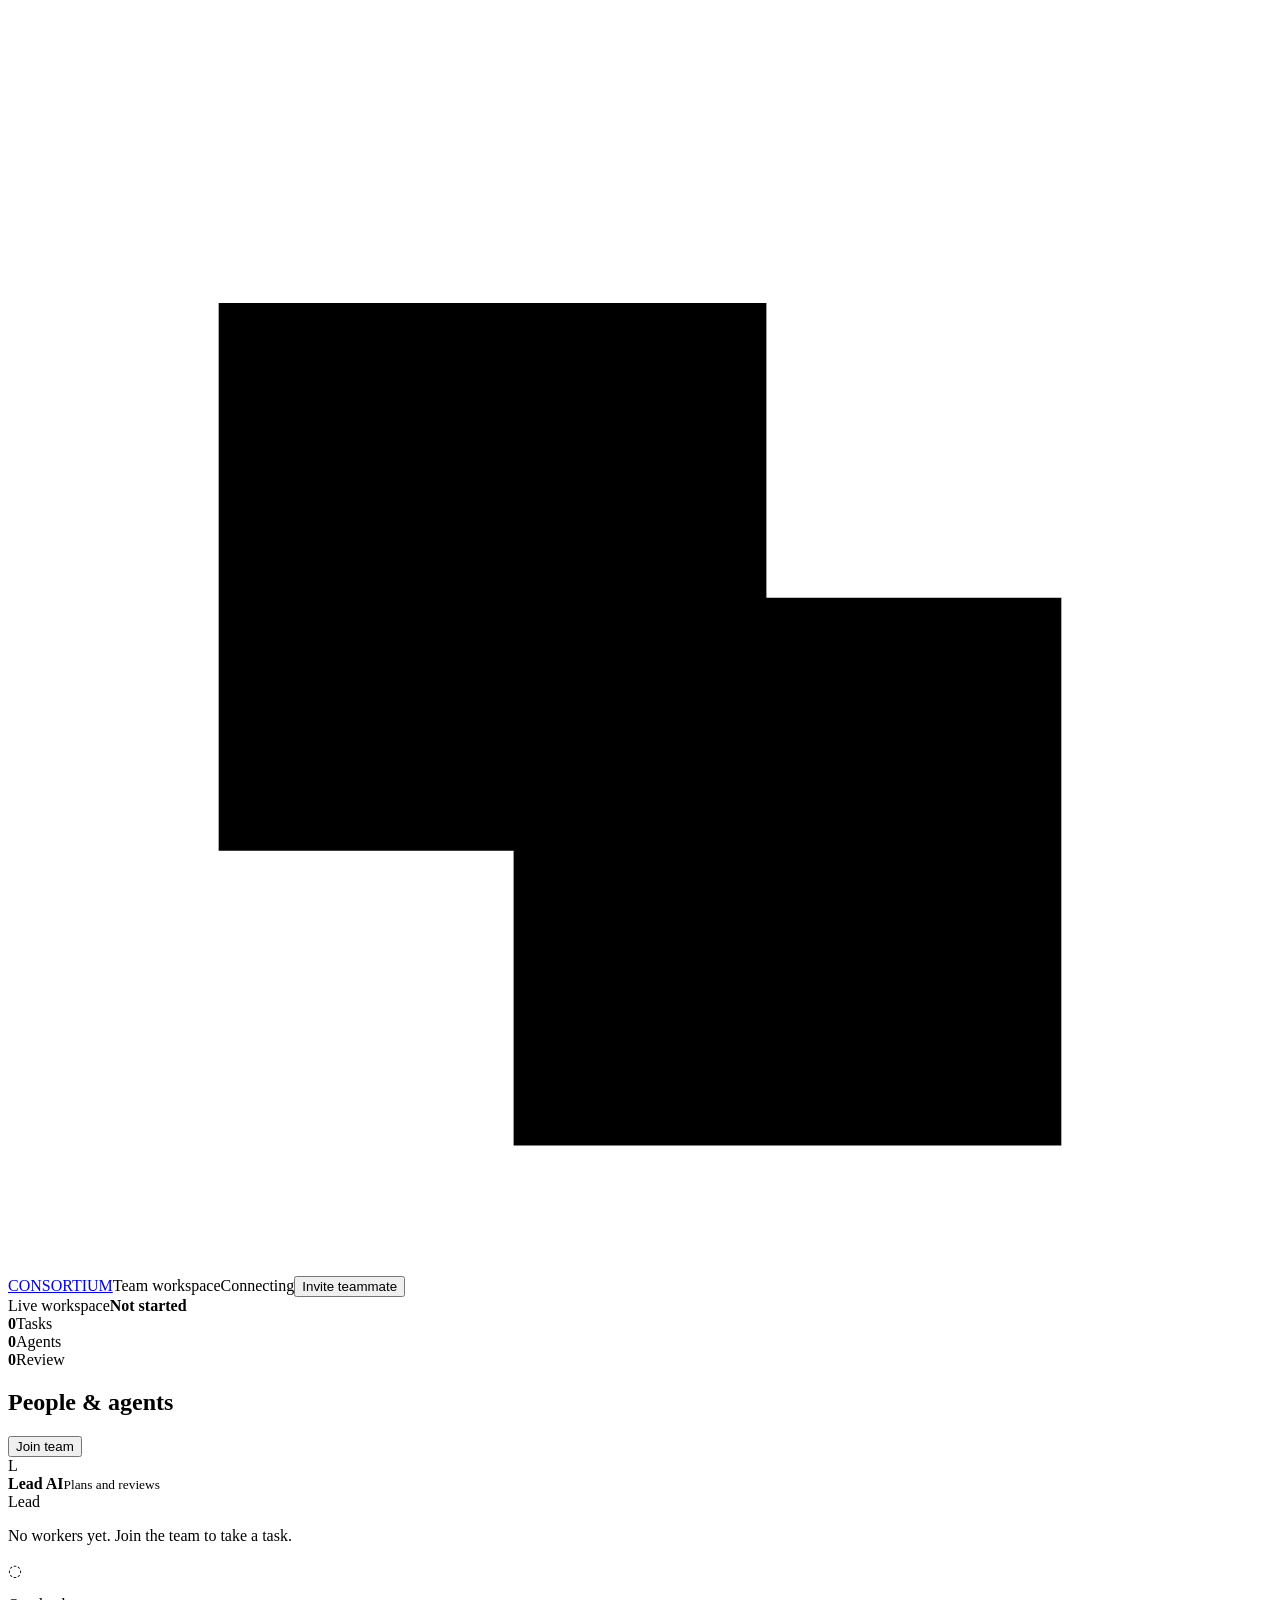
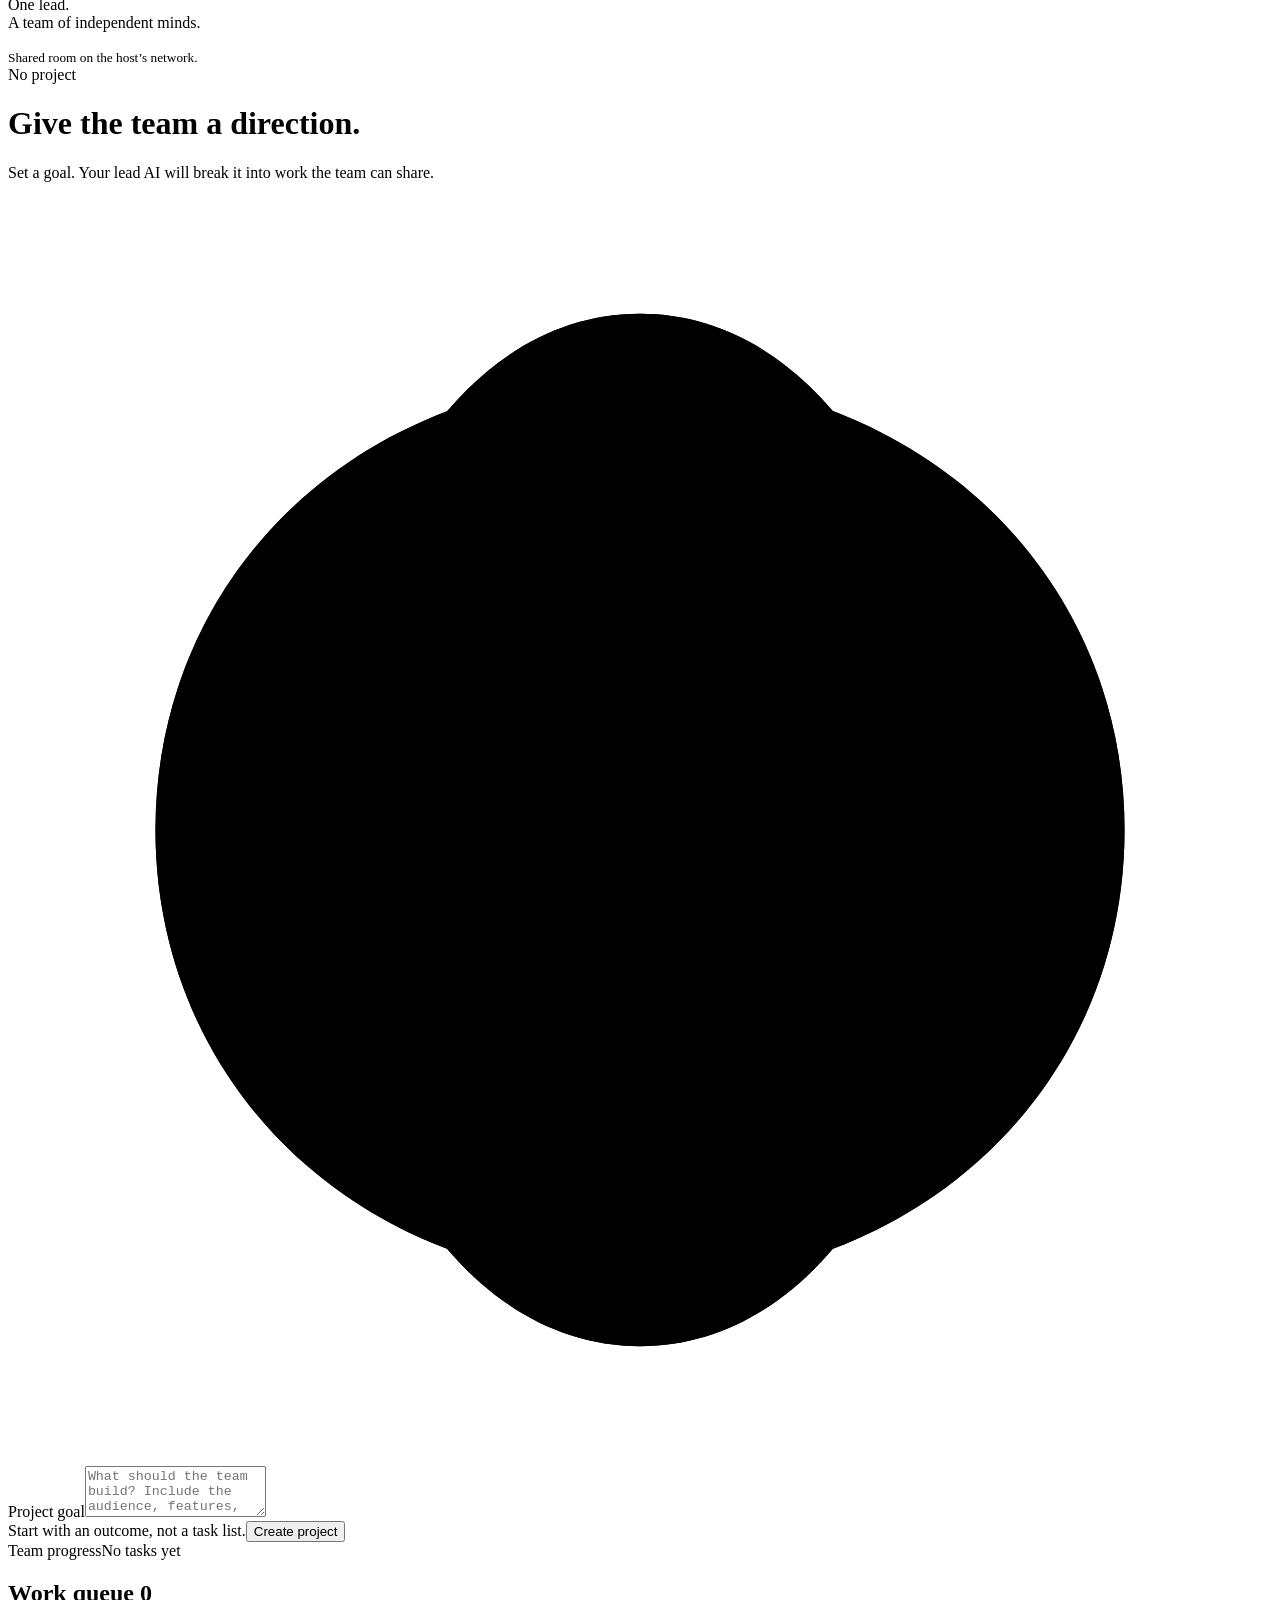
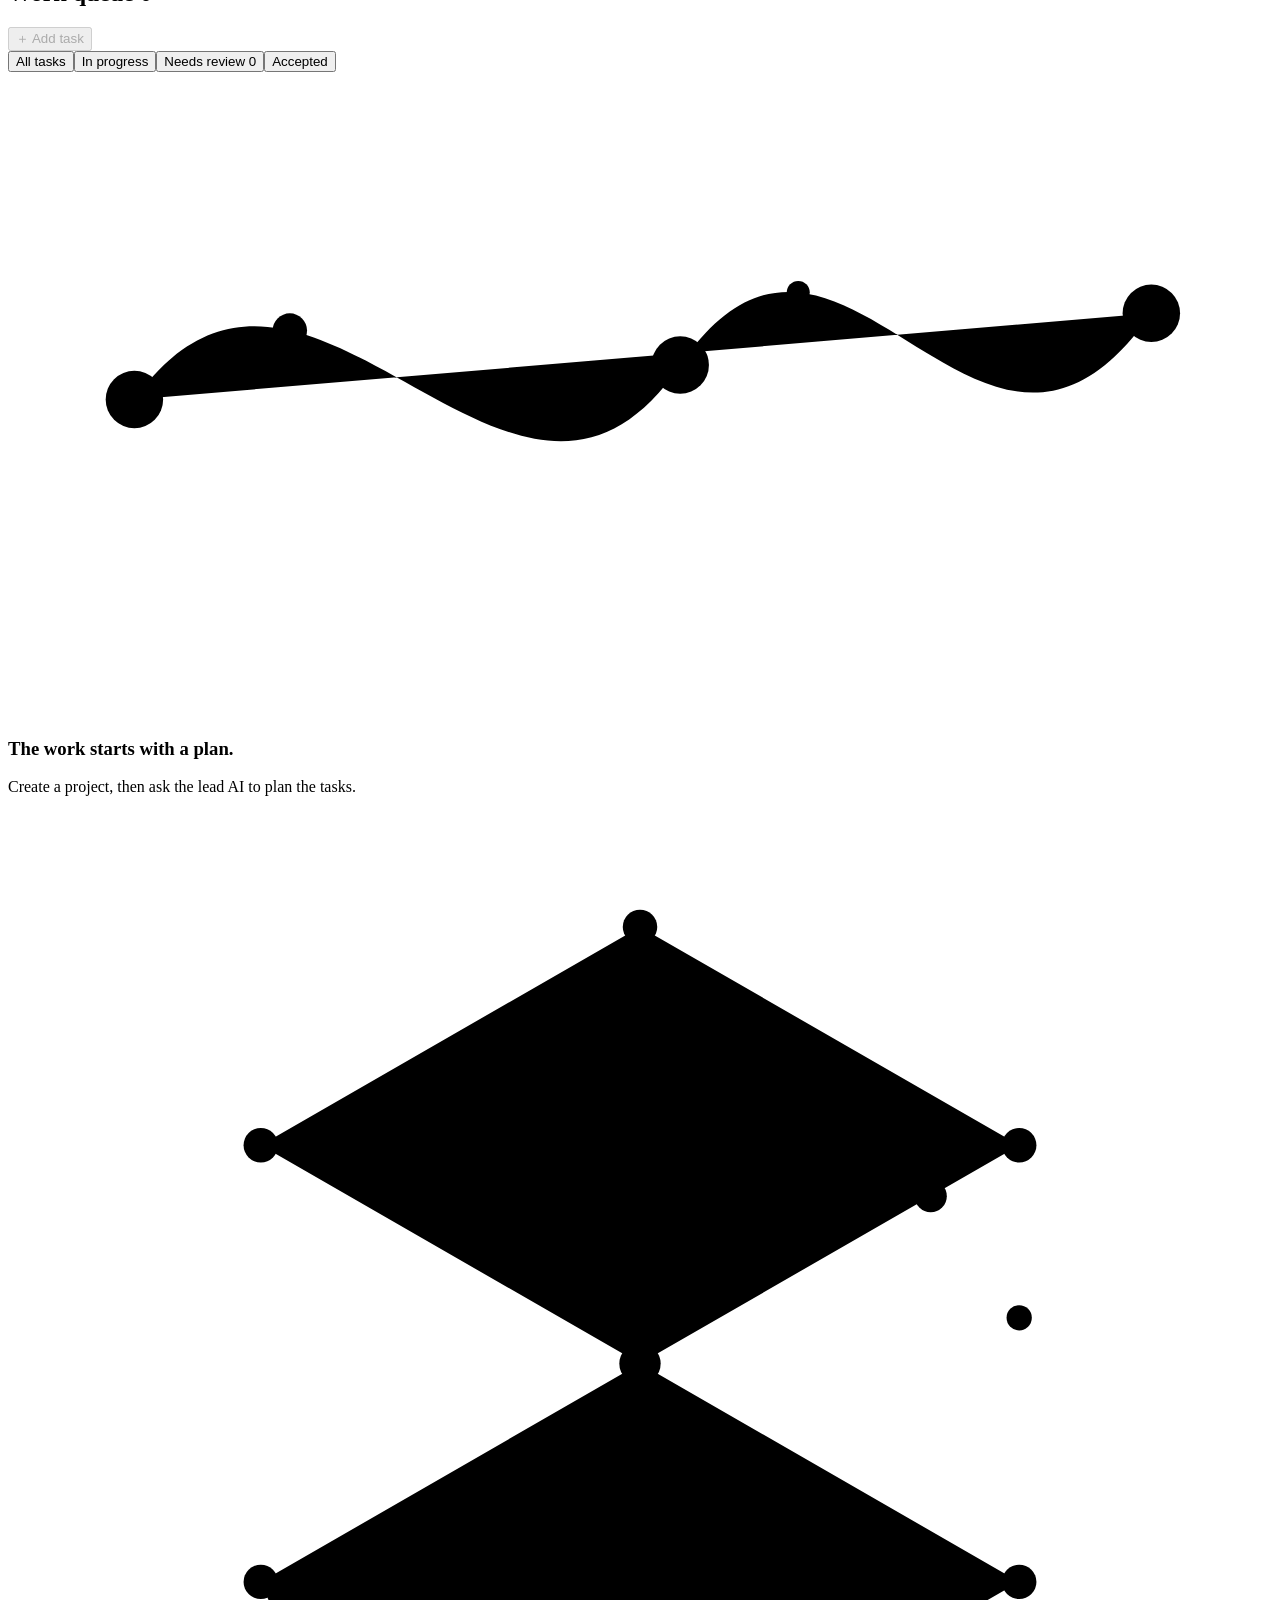
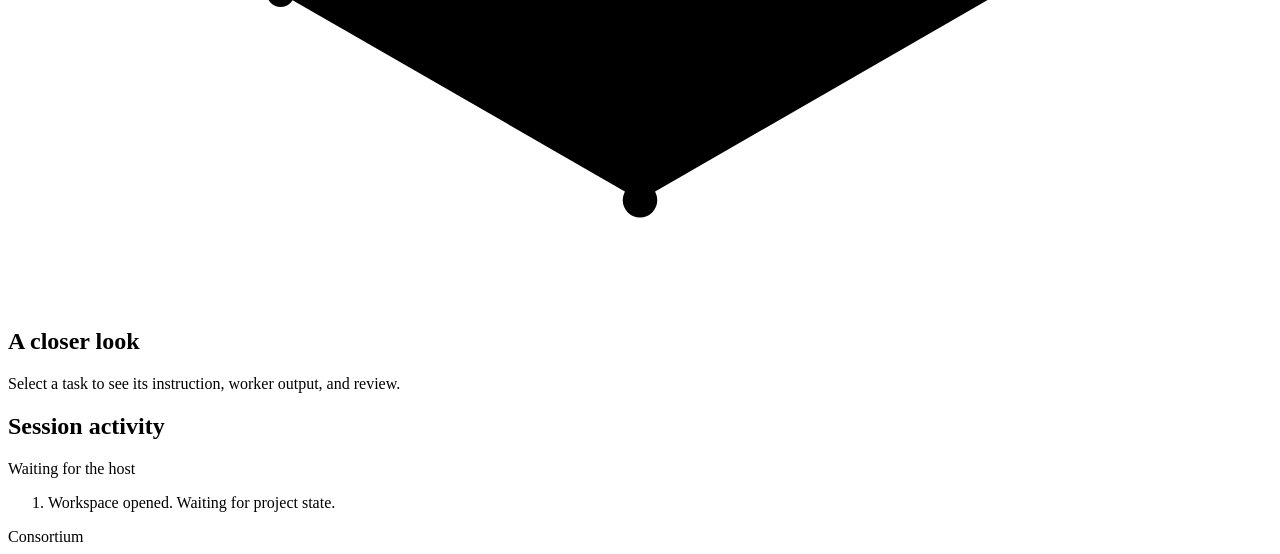
==== commit 25ff878c: "Merge branch 'main' into feat/leader-ai-plan" ====
--- a/agent-mesh/server/webui/index.html
+++ b/agent-mesh/server/webui/index.html
@@ -6,7 +6,7 @@
 <div id="demo-banner" class="demo-banner" hidden><strong>Sample workspace</strong><span>Local demo. No API calls or real agents.</span><button id="sample-run">Run sample workers</button><a href="./">Connect to backend</a></div>
 <div class="layout">
 <aside class="sidebar"><section class="workspace-glance" aria-label="Workspace overview"><div class="glance-top"><span>Live workspace</span><strong id="overview-state">Not started</strong></div><div class="glance-metrics"><div><strong id="overview-tasks">0</strong><span>Tasks</span></div><div><strong id="worker-count">0</strong><span>Agents</span></div><div><strong id="overview-review">0</strong><span>Review</span></div></div><div class="glance-track" aria-hidden="true"><span id="overview-fill"></span></div></section><section class="team" id="team"><div class="section-heading"><h2>People & agents</h2><button id="join" class="small-button">Join team</button></div><div class="lead-row"><span class="avatar lead-avatar">L</span><div><strong>Lead AI</strong><small>Plans and reviews</small></div><span class="lead-marker">Lead</span></div><div id="workers"></div><p id="worker-empty" class="muted">No workers yet. Join the team to take a task.</p></section><div class="worker-console" id="worker-console" hidden><div class="section-heading"><h2>Your worker</h2><button class="quiet" id="leave">Leave</button></div><p id="my-worker"></p><button class="button secondary" id="claim">Claim next task</button><p class="help" id="worker-help">Use your AI to complete the instruction, then submit the result.</p></div><div class="sidebar-note"><span class="network-mark" aria-hidden="true">◌</span><p>One lead.<br>A team of independent minds.</p><small>Shared room on the host’s network.</small></div></aside>
-<main id="workspace"><div class="project-heading"><div class="project-copy"><span class="project-state" id="project-state">No project</span><h1 id="project-title">Give the team a direction.</h1><p id="project-summary">Set a goal. Your lead AI will break it into work the team can share.</p></div><div class="flow-shape" aria-hidden="true"><svg viewBox="0 0 240 240" focusable="false"><defs><path id="hero-route-a" pathLength="100" d="M120 34C174 34 212 72 212 120C212 168 174 206 120 206C66 206 28 168 28 120C28 72 66 34 120 34Z"/><path id="hero-route-b" pathLength="100" d="M120 22C156 22 181 66 181 120C181 174 156 218 120 218C84 218 59 174 59 120C59 66 84 22 120 22Z"/><path id="hero-route-c" pathLength="100" d="M120 42C184 42 211 80 201 127C191 174 157 205 108 199C59 193 29 157 37 110C45 63 72 42 120 42Z"/></defs><g class="orbit-shell shell-a"><use class="orbit-line" href="#hero-route-a"/><use class="orbit-glint" href="#hero-route-a"/><circle class="orbit-particle" r="2.8"><animateMotion dur="18s" begin="-7s" repeatCount="indefinite"><mpath href="#hero-route-a"/></animateMotion></circle></g><g class="orbit-shell shell-b"><use class="orbit-line" href="#hero-route-b"/><use class="orbit-glint" href="#hero-route-b"/><circle class="orbit-particle muted-particle" r="2.2"><animateMotion dur="24s" begin="-13s" repeatCount="indefinite"><mpath href="#hero-route-b"/></animateMotion></circle></g><g class="orbit-shell shell-c"><use class="orbit-line" href="#hero-route-c"/><use class="orbit-glint" href="#hero-route-c"/><circle class="orbit-particle" r="2.4"><animateMotion dur="31s" begin="-21s" repeatCount="indefinite"><mpath href="#hero-route-c"/></animateMotion></circle></g><g class="flow-kernel"><circle class="kernel-halo" cx="120" cy="120" r="24"/><path d="M102 121C105 101 130 94 143 109C156 124 142 145 121 143C101 141 92 125 102 109"/><circle class="kernel-node" cx="102" cy="121" r="2"/><circle class="kernel-node" cx="143" cy="109" r="2"/><circle class="kernel-node" cx="121" cy="143" r="2"/><circle class="kernel-heart" cx="120" cy="120" r="3.5"/></g></svg></div><div class="project-actions"><button id="pause" class="button secondary" hidden>Pause</button><button id="done" class="button secondary" hidden>Mark done</button></div></div>
+<main id="workspace"><div class="project-heading"><div class="project-copy"><span class="project-state" id="project-state">No project</span><h1 id="project-title">Give the team a direction.</h1><p id="project-summary">Set a goal. Your lead AI will break it into work the team can share.</p></div><div class="flow-shape" aria-hidden="true"><svg viewBox="0 0 240 240" focusable="false"><defs><path id="hero-route-a" pathLength="100" d="M120 34C174 34 212 72 212 120C212 168 174 206 120 206C66 206 28 168 28 120C28 72 66 34 120 34Z"/><path id="hero-route-b" pathLength="100" d="M120 22C156 22 181 66 181 120C181 174 156 218 120 218C84 218 59 174 59 120C59 66 84 22 120 22Z"/><path id="hero-route-c" pathLength="100" d="M120 42C184 42 211 80 201 127C191 174 157 205 108 199C59 193 29 157 37 110C45 63 72 42 120 42Z"/></defs><g class="orbit-shell shell-a"><use class="orbit-line" href="#hero-route-a"/><use class="orbit-glint" href="#hero-route-a"/><circle class="orbit-particle" r="2.8"><animateMotion dur="18s" begin="-7s" repeatCount="indefinite"><mpath href="#hero-route-a"/></animateMotion></circle></g><g class="orbit-shell shell-b"><use class="orbit-line" href="#hero-route-b"/><use class="orbit-glint" href="#hero-route-b"/><circle class="orbit-particle muted-particle" r="2.2"><animateMotion dur="24s" begin="-13s" repeatCount="indefinite"><mpath href="#hero-route-b"/></animateMotion></circle></g><g class="orbit-shell shell-c"><use class="orbit-line" href="#hero-route-c"/><use class="orbit-glint" href="#hero-route-c"/><circle class="orbit-particle" r="2.4"><animateMotion dur="31s" begin="-21s" repeatCount="indefinite"><mpath href="#hero-route-c"/></animateMotion></circle></g><g class="flow-kernel"><circle class="kernel-halo" cx="120" cy="120" r="24"/><path d="M102 121C105 101 130 94 143 109C156 124 142 145 121 143C101 141 92 125 102 109"/><circle class="kernel-node" cx="102" cy="121" r="2"/><circle class="kernel-node" cx="143" cy="109" r="2"/><circle class="kernel-node" cx="121" cy="143" r="2"/><circle class="kernel-heart" cx="120" cy="120" r="3.5"/></g></svg></div><div class="project-actions"><button id="export" class="button primary" hidden>Export result</button><button id="pause" class="button secondary" hidden>Pause</button><button id="done" class="button secondary" hidden>Mark done</button></div></div>
 <section id="goal-section" class="goal-section"><label for="goal">Project goal</label><textarea id="goal" rows="3" placeholder="What should the team build? Include the audience, features, and what a finished result looks like." maxlength="20000"></textarea><div class="goal-bottom"><span id="goal-help">Start with an outcome, not a task list.</span><button id="create" class="button primary">Create project</button></div></section>
 <div class="plan-bar" id="plan-bar" hidden><div><strong>The goal is set.</strong><p>Let the lead AI turn it into an initial task list.</p><details class="lead-config"><summary>Lead AI for planning</summary><div class="lead-config-fields"><select id="lead-provider"><option value="">Server default</option><option value="anthropic">Claude / Anthropic</option><option value="openai">OpenAI</option><option value="kimi">Kimi</option><option value="custom">Custom / OpenAI-compatible</option><option value="mock">Template (no AI)</option></select><input id="lead-base-url" type="url" placeholder="Base URL (custom only)" hidden><input id="lead-model" placeholder="Model (optional)"><input id="lead-key" type="password" placeholder="API key (optional; stays with the host)"></div><p class="help">Leave as “Server default” to use the AI the host configured. A key entered here is used only by the host’s server to plan.</p></details></div><button id="plan" class="button primary">Plan tasks</button></div>
 <div class="progress-section"><div class="progress-label"><span>Team progress</span><span id="progress-text">No tasks yet</span></div><div class="progress-track"><span id="progress-fill"></span></div></div>
@@ -18,5 +18,6 @@
 <dialog id="join-dialog"><form id="join-form"><div class="dialog-top"><h2>Join the team</h2><button type="button" class="close" data-close="join-dialog" aria-label="Close join dialog">×</button></div><p>Register the AI you’re working with. You can claim tasks here or run the worker client.</p><label for="owner">Your name</label><input id="owner" required maxlength="60" autocomplete="given-name" placeholder="Derek"><label for="provider">Provider</label><select id="provider"><option value="mock">Mock (demo)</option><option value="anthropic">Claude / Anthropic</option><option value="openai">OpenAI</option><option value="kimi">Kimi</option><option value="custom">Custom / OpenAI-compatible</option><option value="cli">CLI agent / local runner</option></select><p id="provider-help" class="help" hidden></p><div id="credentials" hidden><div id="custom-endpoint" hidden><label for="base-url">Base URL <span>required for automatic custom workers</span></label><input id="base-url" type="url" autocomplete="off" placeholder="https://openrouter.ai/api/v1"></div><label for="key">API key <span>optional</span></label><input type="password" id="key" autocomplete="off" placeholder="Stored in this tab only"><label for="model">Model <span>optional</span></label><input id="model" placeholder="Provider default"><p class="help">Add a key to run tasks automatically in this tab. Leave it blank to claim and submit work manually. The key is never sent to the Consortium host.</p></div><label for="room-code">Room code <span>if the host requires one</span></label><input id="room-code" autocomplete="off"><p id="join-error" class="error" role="alert"></p><button class="button primary" type="submit">Join team</button></form></dialog>
 <dialog id="task-dialog"><form id="task-form"><div class="dialog-top"><h2>Add a task</h2><button type="button" class="close" data-close="task-dialog" aria-label="Close task dialog">×</button></div><label for="task-title">Title</label><input id="task-title" required maxlength="160"><label for="task-instruction">Instruction</label><textarea id="task-instruction" required rows="5"></textarea><label for="dependencies">Depends on <span>Ctrl/Cmd-click for multiple</span></label><select id="dependencies" multiple></select><label for="task-assignee">Assign to <span>optional</span></label><select id="task-assignee"></select><p id="task-error" class="error" role="alert"></p><button class="button primary" type="submit">Add task</button></form></dialog>
 <dialog id="invite-dialog"><div class="dialog-top"><h2>Invite a teammate</h2><button class="close" data-close="invite-dialog" aria-label="Close invite dialog">×</button></div><label for="invite-address">Workspace address</label><input id="invite-address" readonly><p class="help" id="invite-help"></p><button class="button primary" id="copy-address">Copy address</button></dialog>
+<dialog id="export-dialog" class="export-dialog"><div class="dialog-top"><div><span class="export-kicker">Ready to take with you</span><h2>Export result</h2></div><button type="button" class="close" data-close="export-dialog" aria-label="Close export dialog">×</button></div><p id="export-summary">Consortium selected the accepted result that best represents the finished project.</p><div class="export-file"><span class="export-file-mark" aria-hidden="true">↧</span><div><strong id="export-filename">result.html</strong><small id="export-source"></small></div><span id="export-type">HTML</span></div><iframe id="export-preview" class="export-preview" sandbox="allow-scripts" title="Final result preview" hidden></iframe><p id="export-error" class="error" role="alert"></p><div class="export-actions"><button type="button" class="button secondary" id="export-preview-toggle" hidden>Preview</button><button type="button" class="button primary" id="export-download">Download final result</button></div><button type="button" class="export-record" id="export-record">Download project record <span>Tasks, reviews, and project state · JSON</span></button></dialog>
 <dialog id="cli-dialog"><form id="cli-form"><div class="dialog-top"><h2>Connect a CLI agent</h2><button type="button" class="close" data-close="cli-dialog" aria-label="Close CLI dialog">×</button></div><p>Pin this task to a teammate's command-line agent. They run the command below on their computer; their CLI then automatically pulls the tasks you assign — no API key leaves their machine.</p><label for="cli-owner">Teammate name</label><input id="cli-owner" required maxlength="60" placeholder="Bob"><label for="cli-command">Their CLI command <span>runs on their machine</span></label><input id="cli-command" placeholder="claude -p" value="claude -p"><p class="help">Examples: <code>claude -p</code>, <code>aider --message-file -</code>, or any command that reads a prompt on stdin and prints the result.</p><p id="cli-status" class="help"></p><div id="cli-command-box" hidden><label for="cli-generated">Command for your teammate <span>copy &amp; send</span></label><textarea id="cli-generated" rows="6" readonly></textarea><button type="button" class="button secondary" id="cli-copy">Copy command</button></div><p id="cli-error" class="error" role="alert"></p><div class="review-actions"><button type="submit" class="button primary">Pin task &amp; make command</button></div></form></dialog>
 </body></html>
